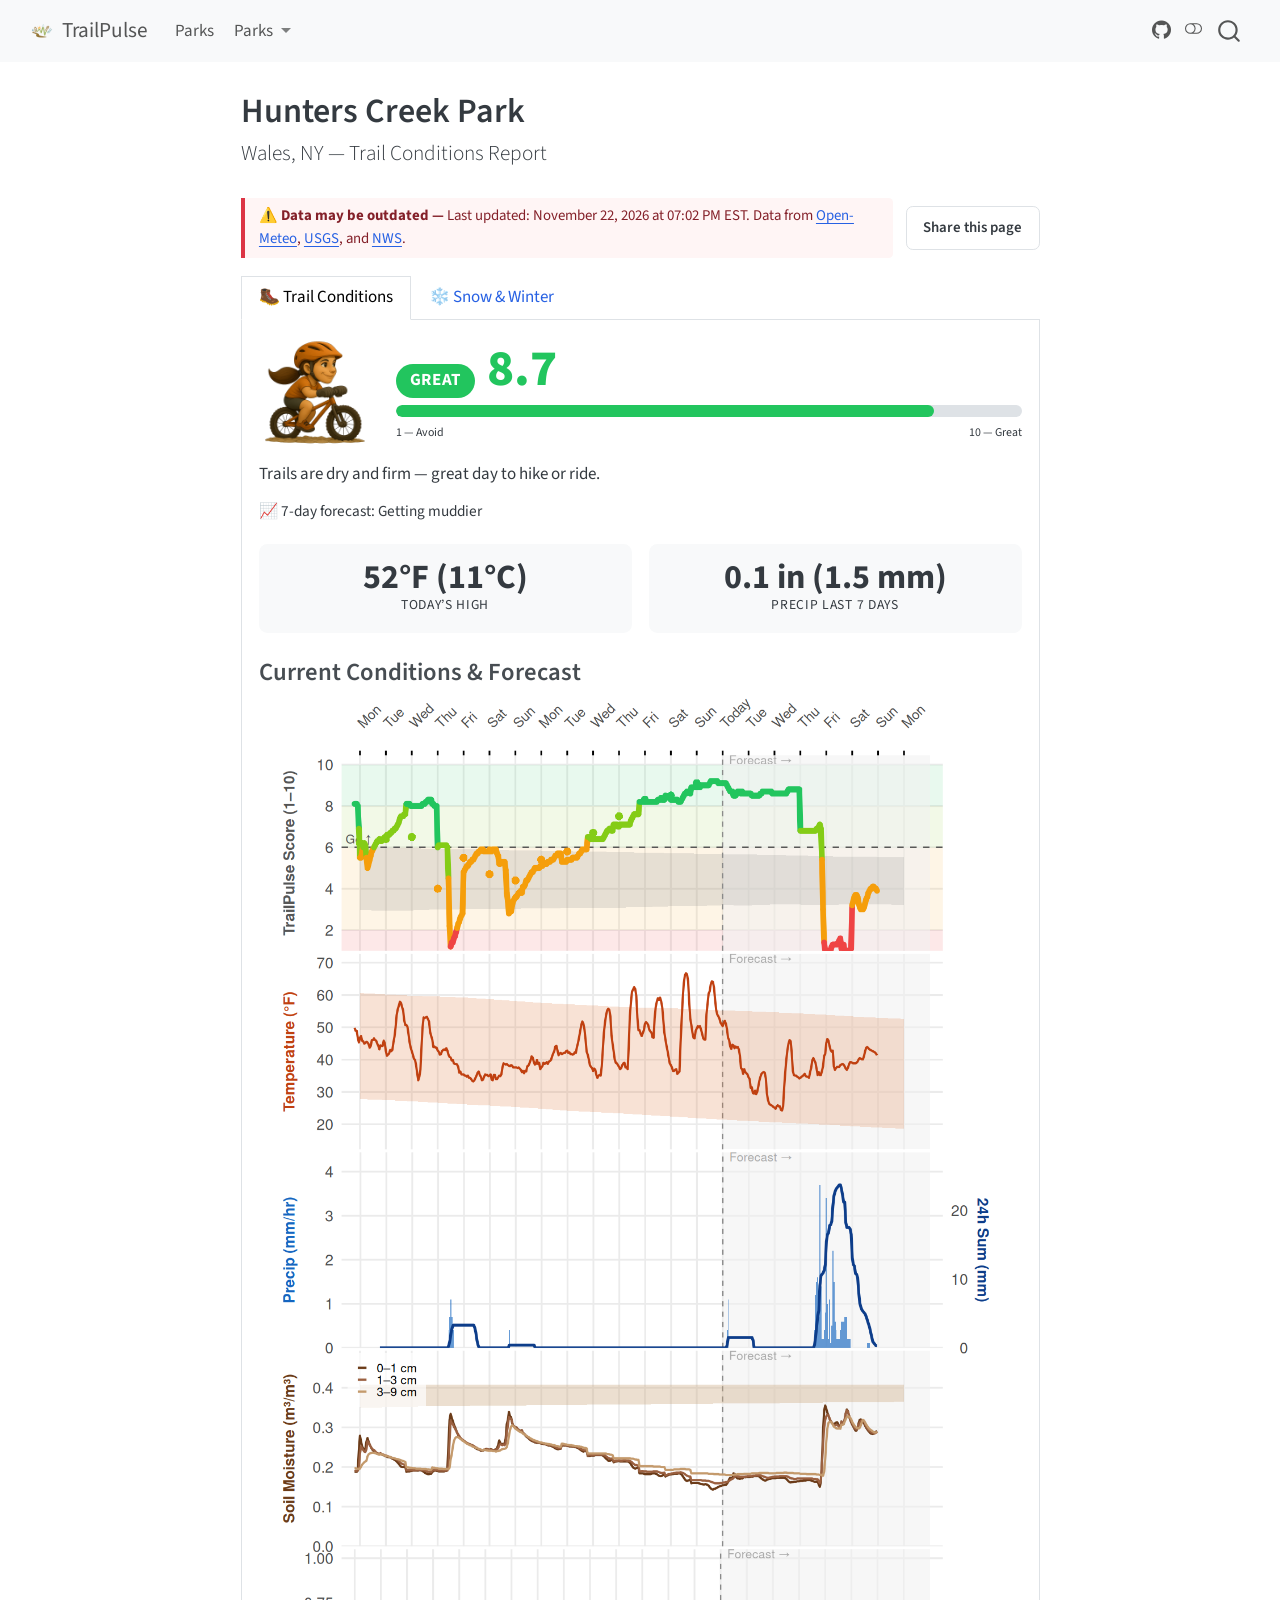
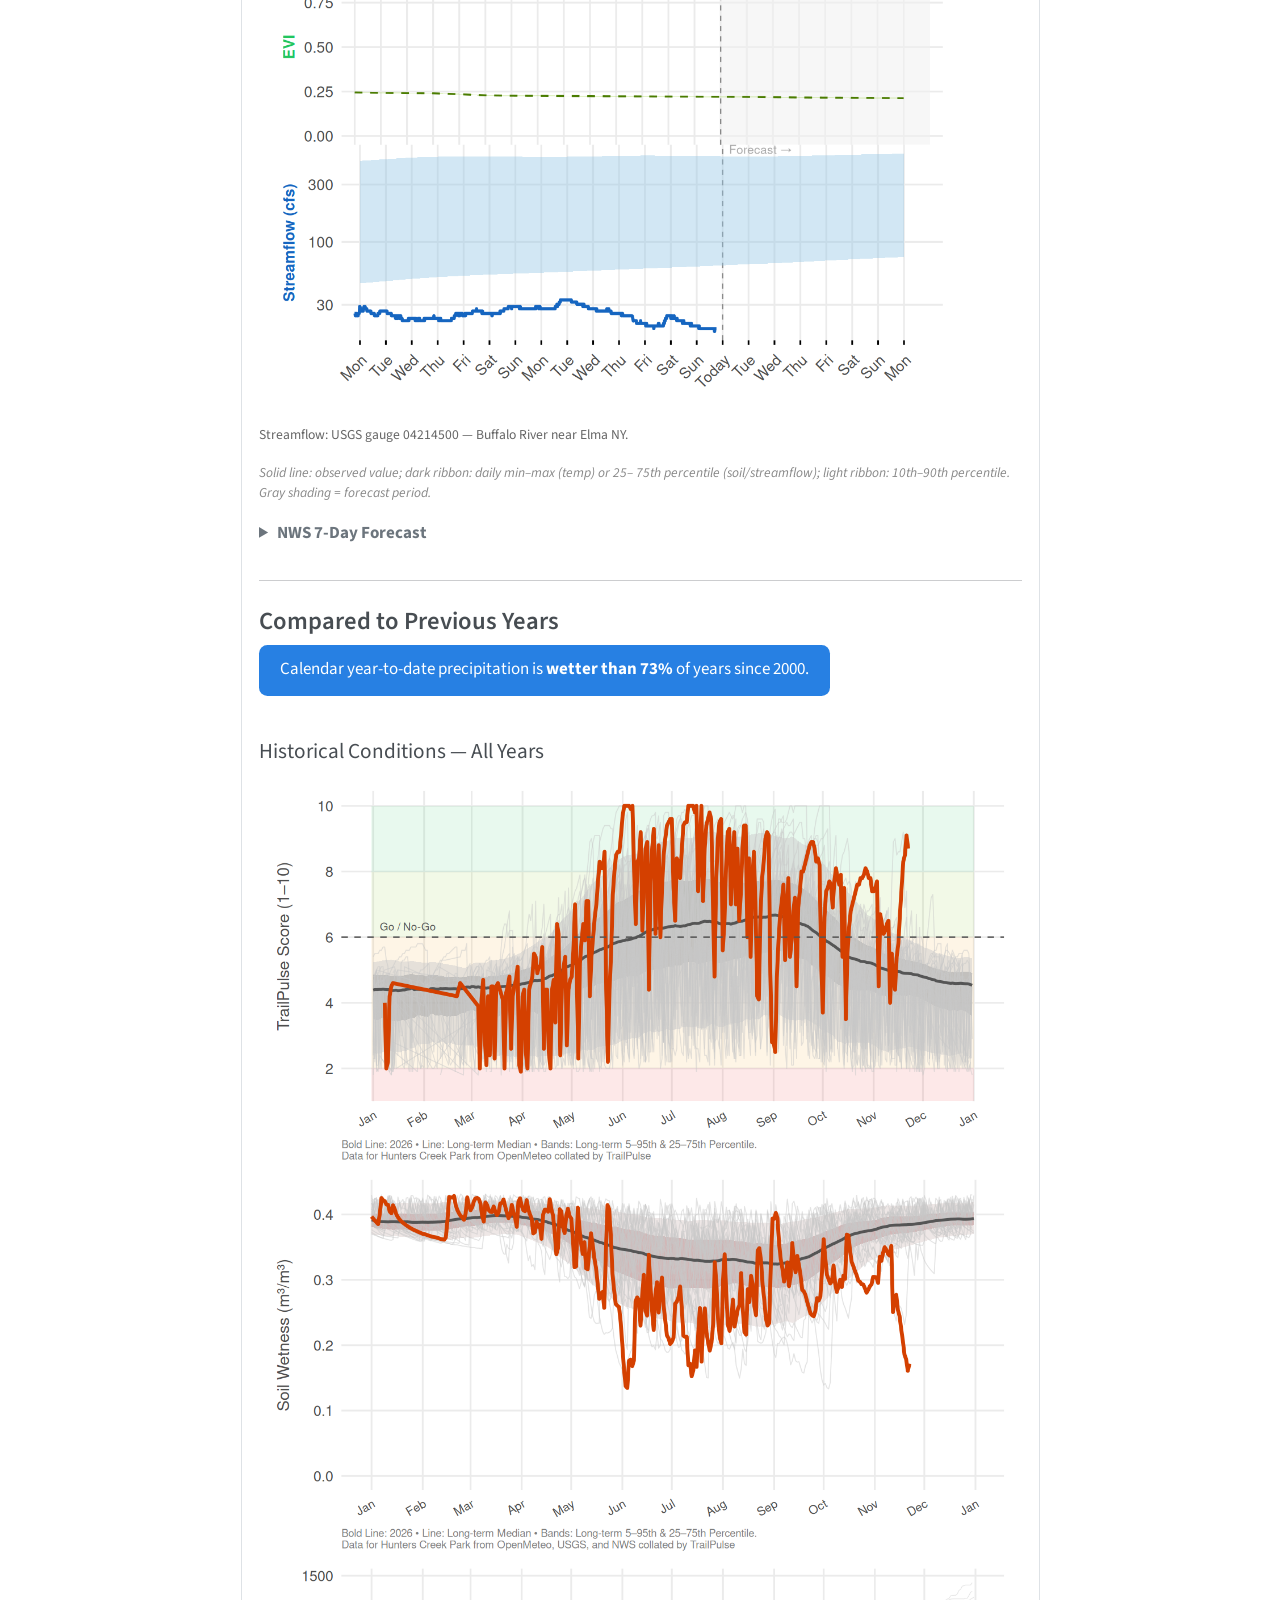
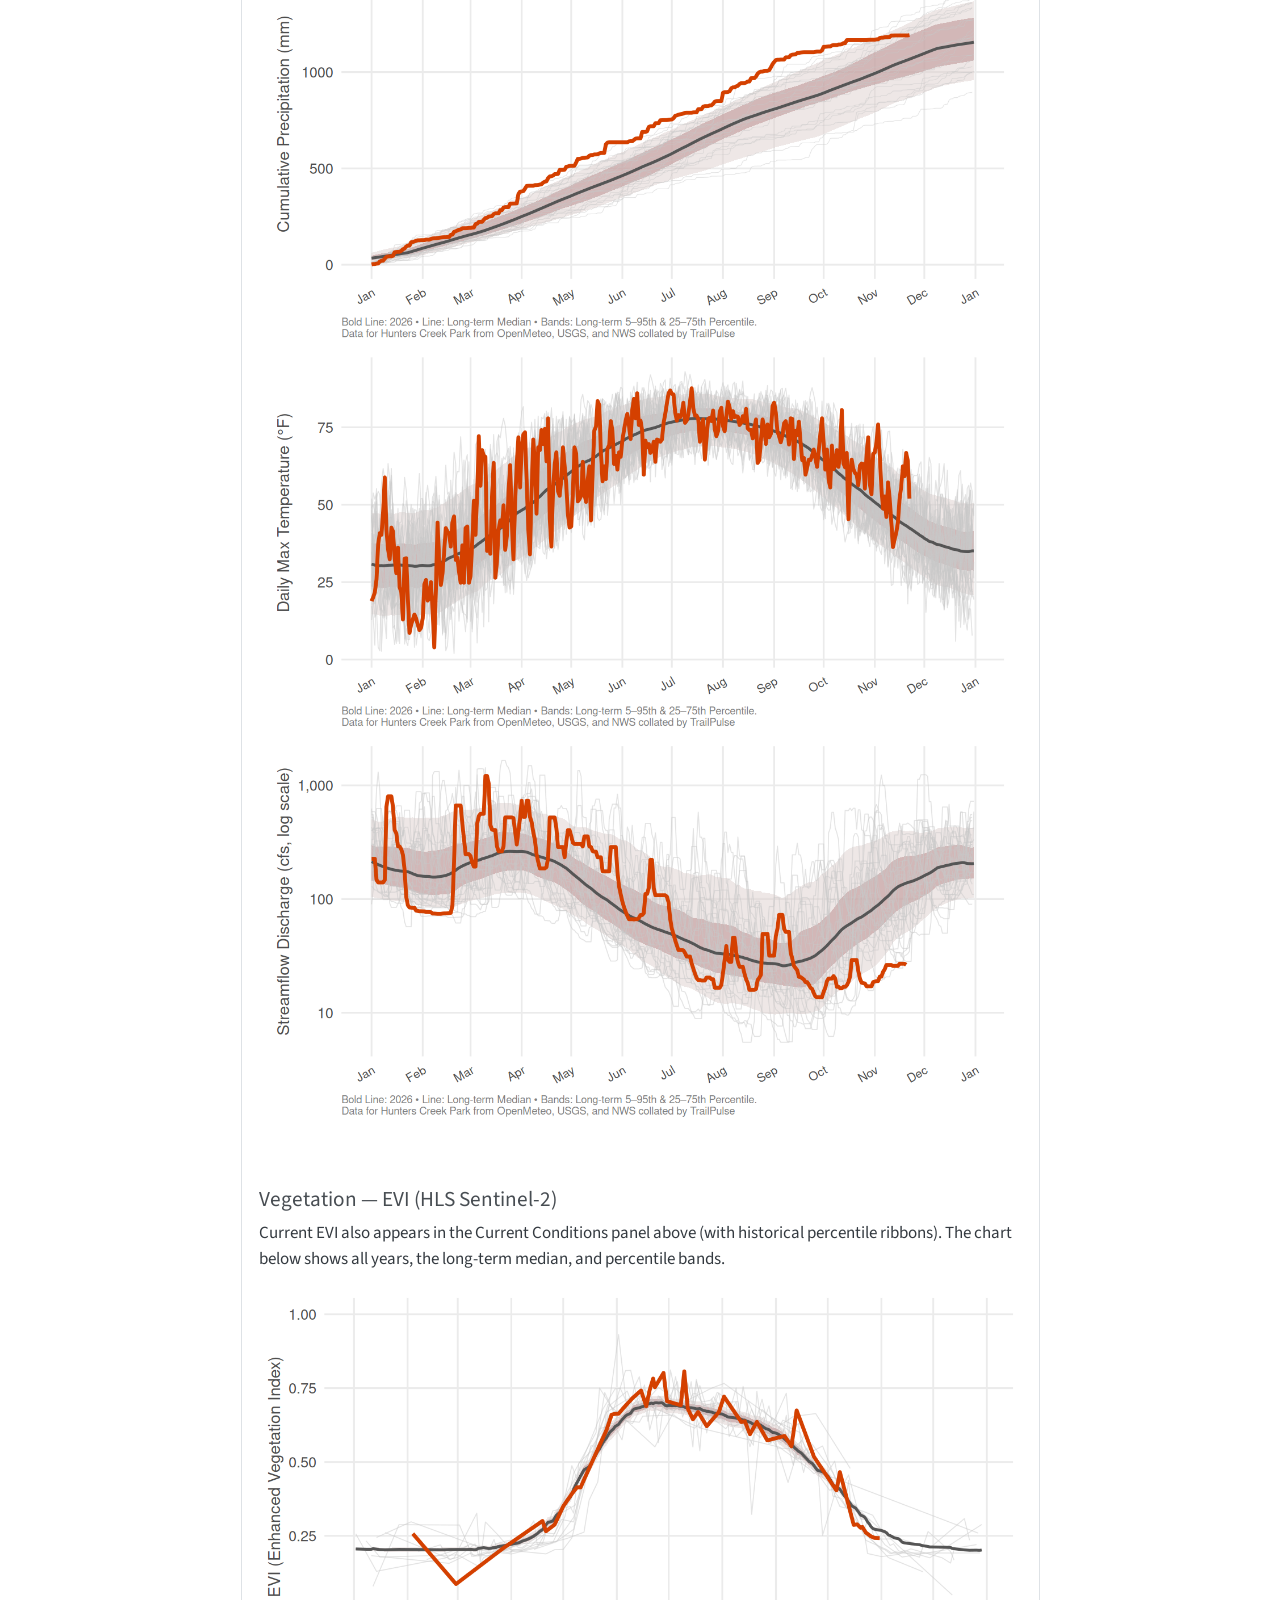
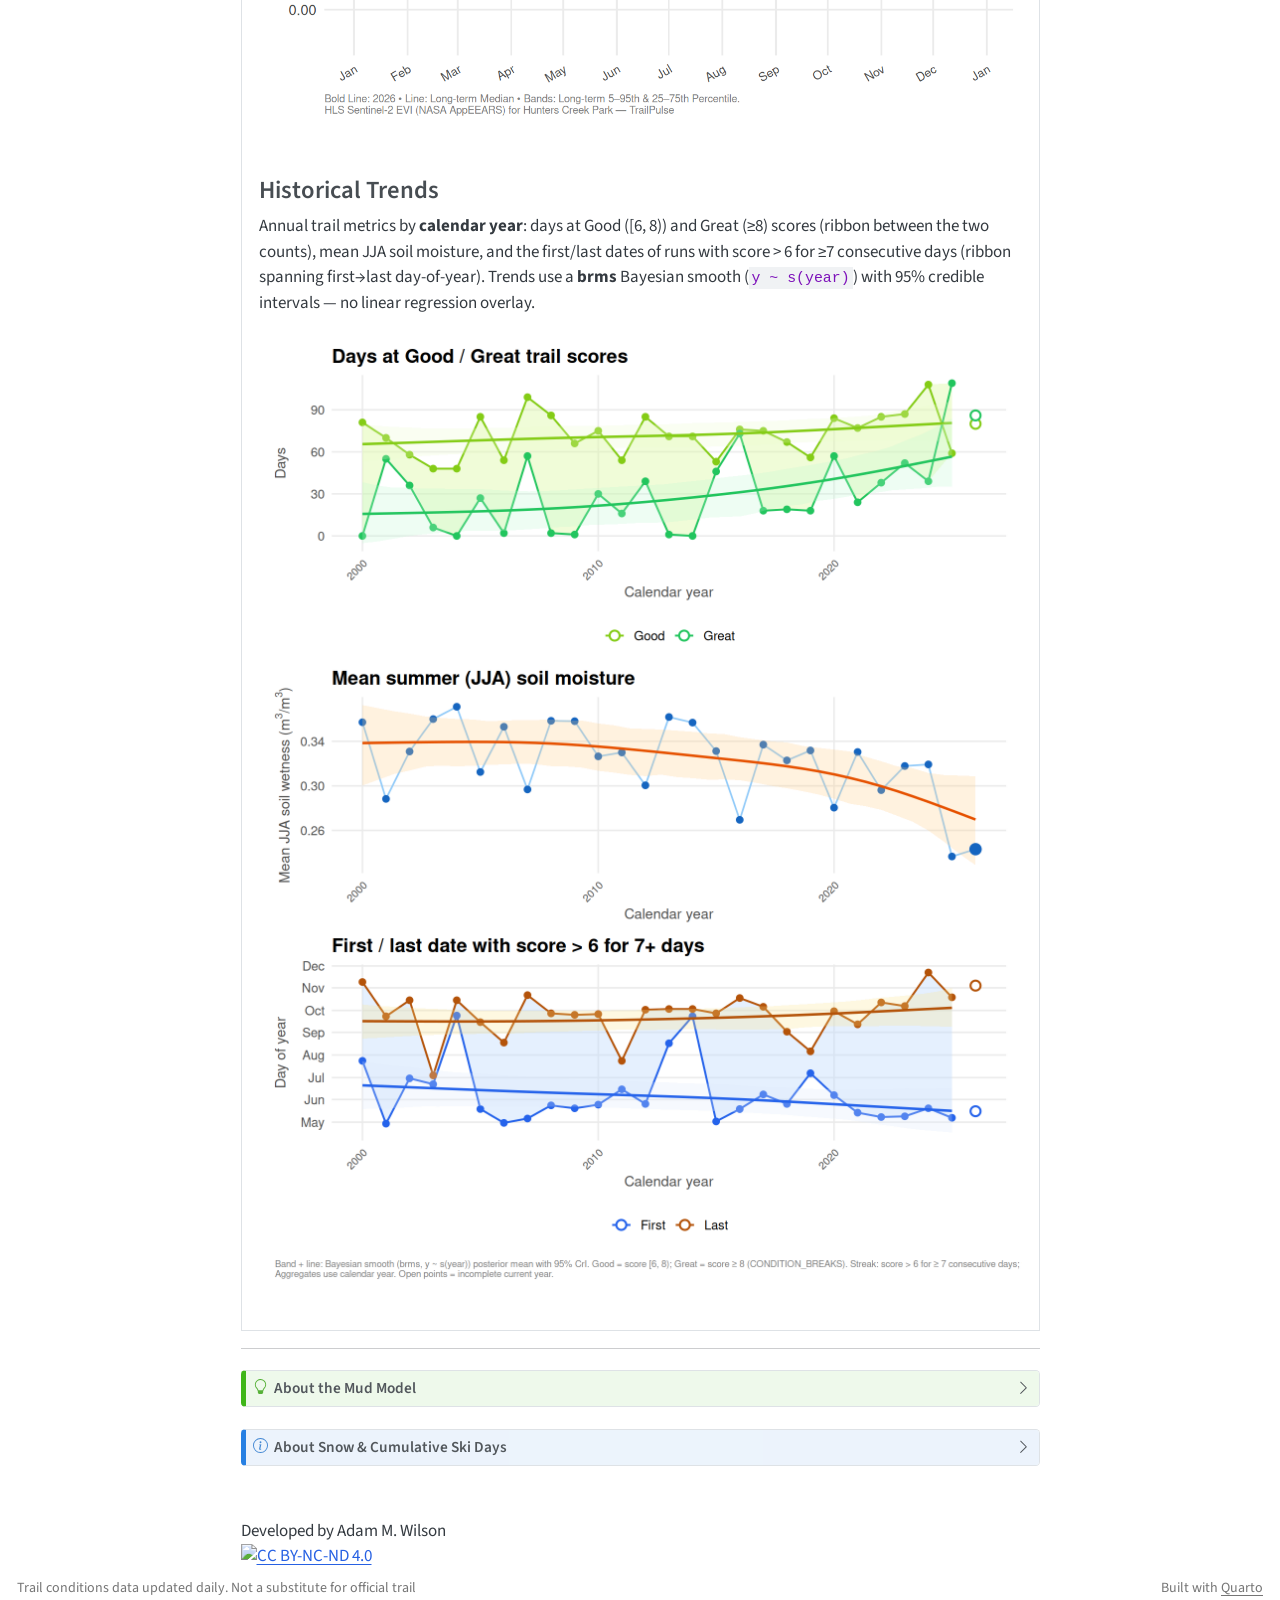
==== parks/hunters-creek/index.html @ b217d34c "Built site for gh-pages" ====
<!DOCTYPE html>
<html xmlns="http://www.w3.org/1999/xhtml" lang="en" xml:lang="en"><head>

<meta charset="utf-8">
<meta name="generator" content="quarto-1.11.9">

<meta name="viewport" content="width=device-width, initial-scale=1.0, user-scalable=yes">


<title>Hunters Creek Park – TrailPulse</title>
<style>
/* Default styles provided by pandoc.
** See https://pandoc.org/MANUAL.html#variables-for-html for config info.
*/
span.smallcaps{font-variant: small-caps;}
div.columns{display: flex; gap: 1.5em;}
div.column{flex: auto;}
@media screen {
div.columns{gap: min(4vw, 1.5em);}
div.column{overflow-x: auto;}
}
div.hanging-indent{margin-left: 1.5em; text-indent: -1.5em;}
ul.task-list{list-style: none;}
ul.task-list li input[type="checkbox"] {
  width: 0.8em;
  margin: 0 0.8em 0.2em -1em; /* quarto-specific, see https://github.com/quarto-dev/quarto-cli/issues/4556 */ 
  vertical-align: middle;
}
</style>


<script src="../../site_libs/quarto-nav/quarto-nav.js"></script>
<script src="../../site_libs/quarto-nav/headroom.min.js"></script>
<script src="../../site_libs/clipboard/clipboard.min.js"></script>
<script src="../../site_libs/quarto-search/autocomplete.umd.js"></script>
<script src="../../site_libs/quarto-search/fuse.min.js"></script>
<script src="../../site_libs/quarto-search/quarto-search.js"></script>
<meta name="quarto:offset" content="../../">
<link href="../../img/favicon.png" rel="icon" type="image/png">
<script src="../../site_libs/quarto-html/quarto.js" type="module"></script>
<script src="../../site_libs/quarto-html/tabsets/tabsets.js" type="module"></script>
<script src="../../site_libs/quarto-html/scrollable-regions/scrollable-regions.js" type="module"></script>
<script src="../../site_libs/quarto-html/popper.min.js"></script>
<script src="../../site_libs/quarto-html/tippy.umd.min.js"></script>
<script src="../../site_libs/quarto-html/anchor.min.js"></script>
<link href="../../site_libs/quarto-html/tippy.css" rel="stylesheet">
<link href="../../site_libs/quarto-html/quarto-syntax-highlighting-63b5708e65d6cd79cd7618c58d0c21e7.css" rel="stylesheet" class="quarto-color-scheme" id="quarto-text-highlighting-styles">
<link href="../../site_libs/quarto-html/quarto-syntax-highlighting-dark-447e42e69aaa9833c0ba1b986f430b20.css" rel="stylesheet" class="quarto-color-scheme quarto-color-alternate" id="quarto-text-highlighting-styles">
<link href="../../site_libs/quarto-html/quarto-syntax-highlighting-63b5708e65d6cd79cd7618c58d0c21e7.css" rel="stylesheet" class="quarto-color-scheme-extra" id="quarto-text-highlighting-styles">
<script src="../../site_libs/bootstrap/bootstrap.min.js"></script>
<link href="../../site_libs/bootstrap/bootstrap-icons.css" rel="stylesheet">
<link href="../../site_libs/bootstrap/bootstrap-ea67d19c76e621e4bbc67ae8277c98bb.min.css" rel="stylesheet" append-hash="true" class="quarto-color-scheme" id="quarto-bootstrap" data-mode="light">
<link href="../../site_libs/bootstrap/bootstrap-dark-d78374ffb415f58d4677e92c01d567e3.min.css" rel="stylesheet" append-hash="true" class="quarto-color-scheme quarto-color-alternate" id="quarto-bootstrap" data-mode="dark">
<link href="../../site_libs/bootstrap/bootstrap-ea67d19c76e621e4bbc67ae8277c98bb.min.css" rel="stylesheet" append-hash="true" class="quarto-color-scheme-extra" id="quarto-bootstrap" data-mode="light">
<script id="quarto-search-options" type="application/json">{
  "location": "navbar",
  "copy-button": false,
  "collapse-after": 3,
  "panel-placement": "end",
  "type": "overlay",
  "limit": 50,
  "keyboard-shortcut": [
    "f",
    "/",
    "s"
  ],
  "show-item-context": false,
  "language": {
    "search-no-results-text": "No results",
    "search-matching-documents-text": "matching documents",
    "search-copy-link-title": "Copy link to search",
    "search-hide-matches-text": "Hide additional matches",
    "search-more-match-text": "more match in this document",
    "search-more-matches-text": "more matches in this document",
    "search-clear-button-title": "Clear",
    "search-text-placeholder": "",
    "search-detached-cancel-button-title": "Cancel",
    "search-submit-button-title": "Submit",
    "search-label": "Search"
  }
}</script>
<script async="" src="https://www.googletagmanager.com/gtag/js?id=G-FHSPP71LBP"></script>

<script type="text/javascript">

window.dataLayer = window.dataLayer || [];
function gtag(){dataLayer.push(arguments);}
gtag('js', new Date());
gtag('config', 'G-FHSPP71LBP', { 'anonymize_ip': true});
</script>
<style>
/* ── TrailPulse custom styles ── */
/* Source of truth for site CSS (_quarto.yml include-in-header).
   Keep include/styles.css in sync when editing. */

/* ── Hero section ── */
.tp-hero {
  display: flex;
  align-items: center;
  gap: 1.5rem;
  margin-bottom: 1.5rem;
}

.tp-hero .tp-face {
  flex-shrink: 0;
}

.tp-hero-text h2 {
  margin-top: 0;
  font-size: 2rem;
}

/* ── Mud/snow level badge ── */
.tp-level-badge {
  display: inline-block;
  padding: 0.35em 0.9em;
  border-radius: 2em;
  font-weight: 700;
  font-size: 1.1em;
  letter-spacing: 0.04em;
  text-transform: uppercase;
  color: #fff;
}

/* Mud level colors */
.mud-0  { background: #d4a96a; } /* Bone Dry   */
.mud-1  { background: #c9a060; } /* Dusty      */
.mud-2  { background: #b8864a; } /* Firm       */
.mud-3  { background: #a06c34; } /* Tacky      */
.mud-4  { background: #8b5a2b; } /* Soft       */
.mud-5  { background: #7a4a22; } /* Muddy      */
.mud-6  { background: #6b3b18; } /* Very Muddy */
.mud-7  { background: #5a2e10; } /* Impassable */

/* Snow level colors */
.snow-0 { background: #b0bec5; } /* Bare       */
.snow-1 { background: #90a4ae; } /* Dusting    */
.snow-2 { background: #64b5f6; } /* Skiable    */
.snow-3 { background: #1e88e5; } /* Good       */
.snow-4 { background: #0d47a1; } /* Powder Day */

/* ── 7-day mini face strip ── */
.tp-forecast-strip {
  display: flex;
  gap: 0.5rem;
  justify-content: space-around;
  flex-wrap: wrap;
  margin: 1rem 0;
}

.tp-forecast-strip--scroll {
  flex-wrap: nowrap;
  justify-content: flex-start;
  width: max-content;
  min-width: 100%;
  margin: 0;
}

.tp-forecast-day {
  display: flex;
  flex-direction: column;
  align-items: center;
  font-size: 0.75rem;
  gap: 0.25rem;
  flex-shrink: 0;
}

.tp-forecast-day .day-label {
  font-weight: 600;
  color: var(--bs-secondary);
}

.tp-forecast-day .mud-label {
  font-size: 0.65rem;
  color: var(--bs-secondary);
}

/* Horizontal scroll wrapper for NWS / forecast strips */
.tp-hscroll {
  overflow-x: auto;
  -webkit-overflow-scrolling: touch;
  margin: 1rem 0;
  padding-bottom: 0.25rem;
}

/* ── Stat badges ── */
.tp-stat-row {
  display: flex;
  gap: 1rem;
  flex-wrap: wrap;
  margin-top: 0.5rem;
}

.tp-stat-box {
  background: var(--bs-light);
  border-radius: 0.5rem;
  padding: 1rem 1.25rem;
  text-align: center;
  flex: 1 1 140px;
  min-width: 120px;
}

.tp-stat-box .stat-value {
  font-size: 2rem;
  font-weight: 700;
  line-height: 1;
}

.tp-stat-box .stat-label {
  font-size: 0.8rem;
  color: var(--bs-secondary);
  text-transform: uppercase;
  letter-spacing: 0.05em;
}

/* ── Percentile badge ── */
.tp-percentile {
  background: var(--bs-primary);
  color: white;
  border-radius: 0.5rem;
  padding: 0.75rem 1.25rem;
  display: inline-block;
  font-size: 1rem;
}

/* ── Forecast boundary line in dygraphs ── */
.dygraph-annotation-container > div {
  border-left: 2px dashed #666 !important;
}

/* ── Park cards on landing page ── */
.tp-park-grid {
  display: grid;
  grid-template-columns: repeat(auto-fill, minmax(min(100%, 280px), 1fr));
  gap: 1.25rem;
  margin-top: 1.5rem;
}

.tp-park-card {
  border: 1px solid var(--bs-border-color);
  border-radius: 0.75rem;
  padding: 1.25rem;
  text-decoration: none;
  color: inherit;
  display: block;
  transition: box-shadow 0.2s;
}

.tp-park-card:hover {
  box-shadow: 0 4px 16px rgba(0,0,0,0.12);
  text-decoration: none;
  color: inherit;
}

.tp-park-card .park-name {
  font-size: 1.2rem;
  font-weight: 700;
  margin-bottom: 0.25rem;
}

.tp-park-card .park-location {
  font-size: 0.85rem;
  color: var(--bs-secondary);
  margin-bottom: 0.75rem;
}

/* ── NWS forecast cards ── */
.nws-forecast-card {
  min-width: 80px;
  max-width: 100px;
  border: 1px solid var(--bs-border-color);
  border-radius: 0.5rem;
  padding: 0.4rem 0.3rem;
  text-align: center;
  display: flex;
  flex-direction: column;
  align-items: center;
  gap: 0.15rem;
  font-size: 0.75rem;
  flex-shrink: 0;
}
.nws-forecast-card .nws-period-name {
  font-weight: 600;
  font-size: 0.8rem;
  color: var(--bs-body-color);
}
.nws-forecast-card .nws-temp {
  font-size: 0.85rem;
  font-weight: 500;
  line-height: 1.2;
}
.nws-forecast-card .nws-precip { color: #1565C0; font-size: 0.75rem; }
.nws-forecast-card .nws-wind   { color: var(--bs-secondary); font-size: 0.7rem; }
.nws-forecast-card .nws-desc {
  font-size: 0.65rem;
  color: var(--bs-secondary);
  max-width: 90px;
  overflow-wrap: break-word;
}
.nws-forecast-card img { width: 48px; height: 48px; border-radius: 4px; }

/* ── Condition card (hero redesign) ── */
.tp-condition-card {
  display: flex;
  flex-direction: column;
  gap: 0.75rem;
  margin-bottom: 1.5rem;
}

.tp-condition-main {
  display: flex;
  align-items: center;
  gap: 1.5rem;
  flex-wrap: wrap;
}

.tp-condition-main > svg {
  width: 160px;
  max-width: 100%;
  height: auto;
  flex-shrink: 0;
}

.tp-score-col {
  flex: 1;
  min-width: 200px;
  display: flex;
  flex-direction: column;
  gap: 0.4rem;
}

.tp-score-header {
  display: flex;
  align-items: baseline;
  gap: 0.75rem;
  flex-wrap: wrap;
}

.tp-score-num {
  font-size: 3rem;
  font-weight: 800;
  line-height: 1;
}

.tp-label-pill {
  display: inline-block;
  padding: 0.25em 0.8em;
  border-radius: 999px;
  font-weight: 700;
  font-size: 1rem;
  text-transform: uppercase;
  letter-spacing: 0.04em;
  color: #fff;
}

.tp-score-bar-bg {
  height: 12px;
  min-height: 12px;
  width: 100%;
  border-radius: 6px;
  background: #dee2e6;
  overflow: hidden;
  flex-shrink: 0;
}

.tp-score-bar-fill {
  height: 12px;
  border-radius: 6px;
  transition: width 0.3s ease;
}

.tp-score-endpoints {
  display: flex;
  justify-content: space-between;
  font-size: 0.7rem;
  color: var(--bs-secondary);
}

/* Condition context row */
.tp-context-row {
  font-size: 0.9rem;
  color: var(--bs-secondary);
}

/* ── Page toolbar: update banner + share ── */
.tp-page-toolbar {
  display: flex;
  align-items: stretch;
  gap: 0.75rem;
  flex-wrap: wrap;
  margin-bottom: 1rem;
}

.tp-page-toolbar .tp-update-banner {
  flex: 1 1 16rem;
  margin-bottom: 0;
}

.tp-share-btn {
  flex: 0 0 auto;
  align-self: center;
  appearance: none;
  border: 1px solid var(--bs-border-color, #ced4da);
  background: var(--bs-body-bg, #fff);
  color: var(--bs-body-color, #212529);
  border-radius: 0.4rem;
  padding: 0.55rem 0.95rem;
  font-size: 0.875rem;
  font-weight: 600;
  line-height: 1.2;
  cursor: pointer;
  min-height: 44px;
  touch-action: manipulation;
}

.tp-share-btn:hover,
.tp-share-btn:focus-visible {
  border-color: var(--bs-primary, #0d6efd);
  color: var(--bs-primary, #0d6efd);
  outline: none;
}

.tp-share-btn:focus-visible {
  box-shadow: 0 0 0 3px rgba(13, 110, 253, 0.25);
}

.tp-share-btn.tp-share-copied {
  border-color: #16a34a;
  color: #15803d;
  background: #dcfce7;
}

/* ── Last-updated banner ── */
.tp-update-banner {
  padding: 0.45rem 0.85rem;
  border-left: 4px solid #0d6efd;
  background: #f0f6ff;
  border-radius: 0 0.25rem 0.25rem 0;
  margin-bottom: 1rem;
  font-size: 0.875rem;
}

.tp-update-banner.tp-stale {
  border-left-color: #dc3545;
  background: #fff5f5;
  color: #842029;
}

.tp-update-banner.tp-stale::before {
  content: "⚠️ Data may be outdated — ";
  font-weight: 700;
}

/* Charts / figures — never overflow viewport */
.cell-output-display,
.quarto-figure,
.figure {
  max-width: 100%;
  overflow-x: auto;
}

.cell-output-display img,
.quarto-figure img,
img.figure-img,
.plotly {
  max-width: 100%;
  height: auto;
}

svg.ggplot,
.cell-output-display svg {
  max-width: 100%;
  height: auto;
}

/* Dark mode overrides */
[data-bs-theme="dark"] .tp-score-bar-bg { background: #495057; }
[data-bs-theme="dark"] .tp-update-banner { background: #1a2840; border-left-color: #4d9fff; }
[data-bs-theme="dark"] .tp-update-banner.tp-stale { background: #3b1219; border-left-color: #f87171; color: #fca5a5; }
[data-bs-theme="dark"] .tp-stat-box { background: var(--bs-secondary-bg, #343a40); }
[data-bs-theme="dark"] .tp-share-btn {
  background: var(--bs-secondary-bg, #343a40);
  border-color: #6c757d;
  color: var(--bs-body-color, #dee2e6);
}
[data-bs-theme="dark"] .tp-share-btn.tp-share-copied {
  background: #14532d;
  border-color: #22c55e;
  color: #86efac;
}

/* ── Phone ── */
@media (max-width: 576px) {
  .tp-condition-main {
    flex-direction: column;
    align-items: flex-start;
    gap: 0.75rem;
  }

  .tp-condition-main > svg {
    width: 88px;
    max-width: 88px;
  }

  .tp-score-col {
    min-width: 0;
    width: 100%;
  }

  .tp-score-num {
    font-size: 2rem;
  }

  .tp-label-pill {
    font-size: 0.85rem;
  }

  .tp-stat-box {
    flex: 1 1 calc(50% - 0.5rem);
    padding: 0.75rem 0.85rem;
  }

  .tp-stat-box .stat-value {
    font-size: 1.35rem;
  }

  .tp-stat-box .stat-label {
    font-size: 0.7rem;
  }

  .tp-percentile {
    display: block;
    width: 100%;
    box-sizing: border-box;
  }

  .tp-forecast-day svg {
    width: 56px !important;
    height: auto !important;
  }

  .tp-page-toolbar {
    flex-direction: column;
    align-items: stretch;
  }

  .tp-share-btn {
    width: 100%;
  }

  .tp-hero-text h2 {
    font-size: 1.5rem;
  }
}

/* ── Tablet ── */
@media (min-width: 577px) and (max-width: 992px) {
  .tp-score-num {
    font-size: 2.5rem;
  }

  .tp-condition-main > svg {
    width: 130px;
  }
}
</style>
<meta property="og:title" content="Hunters Creek Park — Great (8.7/10)">
<meta property="og:description" content="Trail conditions · High 52°F · 0 mm rain (7d) · Getting muddier · Updated Nov 23, 2026">
<meta name="twitter:title" content="Hunters Creek Park — Great (8.7/10)">
<meta name="twitter:description" content="Trail conditions · High 52°F · 0 mm rain (7d) · Getting muddier · Updated Nov 23, 2026">
<meta name="description" content="Trail conditions · High 52°F · 0 mm rain (7d) · Getting muddier · Updated Nov 23, 2026">


<meta property="og:title" content="Hunters Creek Park – TrailPulse">
<meta property="og:description" content="Wales, NY — Trail Conditions Report">
<meta property="og:image" content="https://adammwilson.github.io/TrailPulse/parks/hunters-creek/og-card.png">
<meta property="og:site_name" content="TrailPulse">
<meta property="og:image:height" content="630">
<meta property="og:image:width" content="1200">
<meta name="twitter:title" content="Hunters Creek Park – TrailPulse">
<meta name="twitter:description" content="Wales, NY — Trail Conditions Report">
<meta name="twitter:image" content="https://adammwilson.github.io/TrailPulse/parks/hunters-creek/og-card.png">
<meta name="twitter:card" content="summary_large_image">
</head>

<body class="nav-fixed fullcontent quarto-light"><a id="quarto-skip-link" class="visually-hidden-focusable" href="#quarto-document-content">Skip to main content</a><script id="quarto-html-before-body" type="application/javascript">
    const toggleBodyColorMode = (bsSheetEl) => {
      const mode = bsSheetEl.getAttribute("data-mode");
      const bodyEl = window.document.querySelector("body");
      if (mode === "dark") {
        bodyEl.classList.add("quarto-dark");
        bodyEl.classList.remove("quarto-light");
      } else {
        bodyEl.classList.add("quarto-light");
        bodyEl.classList.remove("quarto-dark");
      }
    }
    const toggleBodyColorPrimary = () => {
      const bsSheetEl = window.document.querySelector("link#quarto-bootstrap:not([rel=disabled-stylesheet])");
      if (bsSheetEl) {
        toggleBodyColorMode(bsSheetEl);
      }
    }
    const setColorSchemeToggle = (alternate) => {
      const toggles = window.document.querySelectorAll('.quarto-color-scheme-toggle');
      for (let i=0; i < toggles.length; i++) {
        const toggle = toggles[i];
        if (toggle) {
          toggle.setAttribute("aria-checked", alternate ? "true" : "false");
          if (alternate) {
            toggle.classList.add("alternate");
          } else {
            toggle.classList.remove("alternate");
          }
        }
      }
    };
    const toggleColorMode = (alternate) => {
      // Switch the stylesheets
      const primaryStylesheets = window.document.querySelectorAll('link.quarto-color-scheme:not(.quarto-color-alternate)');
      const alternateStylesheets = window.document.querySelectorAll('link.quarto-color-scheme.quarto-color-alternate');
      manageTransitions('#quarto-margin-sidebar .nav-link', false);
      if (alternate) {
        // note: dark is layered on light, we don't disable primary!
        enableStylesheet(alternateStylesheets);
        for (const sheetNode of alternateStylesheets) {
          if (sheetNode.id === "quarto-bootstrap") {
            toggleBodyColorMode(sheetNode);
          }
        }
      } else {
        disableStylesheet(alternateStylesheets);
        enableStylesheet(primaryStylesheets)
        toggleBodyColorPrimary();
      }
      manageTransitions('#quarto-margin-sidebar .nav-link', true);
      // Switch the toggles
      setColorSchemeToggle(alternate)
    }
    // Hack to workaround the fact that safari doesn't
    // properly recolor the scrollbar when toggling (#1455).
    // Not run on load: stylesheets are set before first paint there, and
    // scrolling would undo the scroll to a URL fragment (#14973).
    // The one pixel nudge keeps the reader where they were.
    const refreshSafariScrollbar = () => {
      if (navigator.userAgent.indexOf('Safari') > 0 && navigator.userAgent.indexOf('Chrome') == -1) {
        manageTransitions("body", false);
        const scrollY = window.scrollY;
        window.scrollTo(0, scrollY > 0 ? scrollY - 1 : 1);
        setTimeout(() => {
          window.scrollTo(0, scrollY);
          manageTransitions("body", true);
        }, 40);
      }
    }
    const disableStylesheet = (stylesheets) => {
      for (let i=0; i < stylesheets.length; i++) {
        const stylesheet = stylesheets[i];
        stylesheet.rel = 'disabled-stylesheet';
      }
    }
    const enableStylesheet = (stylesheets) => {
      for (let i=0; i < stylesheets.length; i++) {
        const stylesheet = stylesheets[i];
        if(stylesheet.rel !== 'stylesheet') { // for Chrome, which will still FOUC without this check
          stylesheet.rel = 'stylesheet';
        }
      }
    }
    const manageTransitions = (selector, allowTransitions) => {
      const els = window.document.querySelectorAll(selector);
      for (let i=0; i < els.length; i++) {
        const el = els[i];
        if (allowTransitions) {
          el.classList.remove('notransition');
        } else {
          el.classList.add('notransition');
        }
      }
    }
    const isFileUrl = () => {
      return window.location.protocol === 'file:';
    }
    const hasAlternateSentinel = () => {
      let styleSentinel = getColorSchemeSentinel();
      if (styleSentinel !== null) {
        return styleSentinel === "alternate";
      } else {
        return false;
      }
    }
    const setStyleSentinel = (alternate) => {
      const value = alternate ? "alternate" : "default";
      if (!isFileUrl()) {
        window.localStorage.setItem("quarto-color-scheme", value);
      } else {
        localAlternateSentinel = value;
      }
    }
    const getColorSchemeSentinel = () => {
      if (!isFileUrl()) {
        const storageValue = window.localStorage.getItem("quarto-color-scheme");
        return storageValue != null ? storageValue : localAlternateSentinel;
      } else {
        return localAlternateSentinel;
      }
    }
    const toggleGiscusIfUsed = (isAlternate, darkModeDefault) => {
      const baseTheme = document.querySelector('#giscus-base-theme')?.value ?? 'light';
      const alternateTheme = document.querySelector('#giscus-alt-theme')?.value ?? 'dark';
      let newTheme = '';
      if(authorPrefersDark) {
        newTheme = isAlternate ? baseTheme : alternateTheme;
      } else {
        newTheme = isAlternate ? alternateTheme : baseTheme;
      }
      const changeGiscusTheme = () => {
        // From: https://github.com/giscus/giscus/issues/336
        const sendMessage = (message) => {
          const iframe = document.querySelector('iframe.giscus-frame');
          if (!iframe) return;
          iframe.contentWindow.postMessage({ giscus: message }, 'https://giscus.app');
        }
        sendMessage({
          setConfig: {
            theme: newTheme
          }
        });
      }
      const isGiscussLoaded = window.document.querySelector('iframe.giscus-frame') !== null;
      if (isGiscussLoaded) {
        changeGiscusTheme();
      }
    };
    const authorPrefersDark = false;
    const darkModeDefault = authorPrefersDark;
      document.querySelector('link#quarto-text-highlighting-styles.quarto-color-scheme-extra').rel = 'disabled-stylesheet';
      document.querySelector('link#quarto-bootstrap.quarto-color-scheme-extra').rel = 'disabled-stylesheet';
    let localAlternateSentinel = darkModeDefault ? 'alternate' : 'default';
    // Dark / light mode switch
    window.quartoToggleColorScheme = () => {
      // Read the current dark / light value
      let toAlternate = !hasAlternateSentinel();
      toggleColorMode(toAlternate);
      refreshSafariScrollbar();
      setStyleSentinel(toAlternate);
      toggleGiscusIfUsed(toAlternate, darkModeDefault);
      window.dispatchEvent(new Event('resize'));
    };
    // Switch to dark mode if need be
    if (hasAlternateSentinel()) {
      toggleColorMode(true);
    } else {
      toggleColorMode(false);
    }
  </script>

<div id="quarto-search-results"></div>
  <header id="quarto-header" class="headroom fixed-top">
    <nav class="navbar navbar-expand-lg " data-bs-theme="dark" aria-label="Site">
      <div class="navbar-container container-fluid">
      <div class="navbar-brand-container mx-auto">
    <a href="../../index.html" class="navbar-brand navbar-brand-logo">
    <img src="../../img/logo.png" alt="TrailPulse" class="navbar-logo light-content">
    <img src="../../img/logo.png" alt="TrailPulse" class="navbar-logo dark-content">
    </a>
    <a class="navbar-brand" href="../../index.html">
    <span class="navbar-title">TrailPulse</span>
    </a>
  </div>
          <button class="navbar-toggler" type="button" data-bs-toggle="collapse" data-bs-target="#navbarCollapse" aria-controls="navbarCollapse" aria-expanded="false" aria-label="Toggle navigation" onclick="if (window.quartoToggleHeadroom) { window.quartoToggleHeadroom(); }">
  <span class="navbar-toggler-icon"></span>
</button>
          <div class="collapse navbar-collapse" id="navbarCollapse">
            <ul class="navbar-nav navbar-nav-scroll me-auto">
  <li class="nav-item">
    <a class="nav-link" href="../../index.html"> 
<span class="menu-text">Parks</span></a>
  </li>  
  <li class="nav-item dropdown ">
    <a class="nav-link dropdown-toggle" href="#" id="nav-menu-parks" role="link" data-bs-toggle="dropdown" aria-expanded="false">
 <span class="menu-text">Parks</span>
    </a>
    <ul class="dropdown-menu" aria-labelledby="nav-menu-parks">    
        <li>
    <a class="dropdown-item" href="../../parks/hunters-creek/index.html">
 <span class="dropdown-text">Hunters Creek Park</span></a>
  </li>  
        <li>
    <a class="dropdown-item" href="../../parks/sprague-brook/index.html">
 <span class="dropdown-text">Sprague Brook Park</span></a>
  </li>  
    </ul>
  </li>
</ul>
            <ul class="navbar-nav navbar-nav-scroll ms-auto">
  <li class="nav-item compact">
    <a class="nav-link" href="https://github.com/adammwilson/TrailPulse"> <i class="bi bi-github" role="img">
</i> 
<span class="menu-text"></span></a>
  </li>  
</ul>
          </div> <!-- /navcollapse -->
            <div class="quarto-navbar-tools">
  <button type="button" role="switch" aria-checked="false" class="quarto-color-scheme-toggle quarto-navigation-tool  px-1" onclick="window.quartoToggleColorScheme(); return false;" title="Toggle dark mode" aria-label="Toggle dark mode"><i class="bi"></i></button>
</div>
            <div id="quarto-search" class="" title="Search"></div>
      </div> <!-- /container-fluid -->
    </nav>
</header>
<!-- content -->
<div id="quarto-content" class="quarto-container page-columns page-rows-contents page-layout-article page-navbar">
<!-- sidebar -->
<!-- margin-sidebar -->
    
<!-- main -->
<main class="content" id="quarto-document-content" tabindex="-1">


<header id="title-block-header" class="quarto-title-block default">
<div class="quarto-title">
<h1 class="title">Hunters Creek Park</h1>
<p class="subtitle lead">Wales, NY — Trail Conditions Report</p>
</div>



<div class="quarto-title-meta">

    
  
    
  </div>
  


</header>


<div class="tp-page-toolbar">
<div class="tp-update-banner" data-rendered-at="1795392131">
Last updated: November 22, 2026 at 07:02 PM EST. Data from <a href="https://open-meteo.com">Open-Meteo</a>, <a href="https://waterdata.usgs.gov">USGS</a>, and <a href="https://www.weather.gov">NWS</a>.
</div>
<button type="button" class="tp-share-btn" id="tp-share-btn" aria-label="Copy link to this park page">
Share this page
</button>
</div>
<div class="tabset-margin-container"></div><div class="panel-tabset">
<ul class="nav nav-tabs" role="tablist"><li class="nav-item" role="presentation"><a class="nav-link active" id="tabset-1-1-tab" data-bs-toggle="tab" data-bs-target="#tabset-1-1" role="tab" aria-controls="tabset-1-1" aria-selected="true" href="">🥾 Trail Conditions</a></li><li class="nav-item" role="presentation"><a class="nav-link" id="tabset-1-2-tab" data-bs-toggle="tab" data-bs-target="#tabset-1-2" role="tab" aria-controls="tabset-1-2" aria-selected="false" href="">❄️ Snow &amp; Winter</a></li></ul>
<div class="tab-content">
<div id="tabset-1-1" class="tab-pane active" role="tabpanel" aria-labelledby="tabset-1-1-tab">
<div class="tp-condition-card">
<div class="tp-condition-main">
<img src="../../img/mudface/mudface01.png" alt="Great" style="width:112px;height:112px;object-fit:contain;">
<div class="tp-score-col">
<div class="tp-score-header">
<span class="tp-label-pill" style="background:#22c55e">Great</span><span class="tp-score-num" style="color:#22c55e">8.7</span>
</div>
<div class="tp-score-bar-bg">
<div class="tp-score-bar-fill" style="width:86%;background:#22c55e">

</div>
</div>
<div class="tp-score-endpoints">
<span>1 — Avoid</span><span>10 — Great</span>
</div>
</div>
</div>
<p style="margin:0">
Trails are dry and firm — great day to hike or ride.
</p>
<div class="tp-context-row">
📈 7-day forecast: Getting muddier
</div>
<div class="tp-stat-row">
<div class="tp-stat-box">
<div class="stat-value">
52°F (11°C)
</div>
<div class="stat-label">
Today’s High
</div>
</div>
<div class="tp-stat-box">
<div class="stat-value">
0.1 in (1.5 mm)
</div>
<div class="stat-label">
Precip Last 7 Days
</div>
</div>
</div>
</div>
<section id="current-conditions-forecast" class="level3">
<h3 class="anchored" data-anchor-id="current-conditions-forecast">Current Conditions &amp; Forecast</h3>
<div class="cell">
<div class="cell-output-display">
<div>
<figure class="figure">
<p><img src="index_files/figure-html/current-conditions-1.png" class="img-fluid figure-img" style="width:100.0%"></p>
</figure>
</div>
</div>
</div>
<p style="font-size:0.8em;color:#666;margin-top:-0.25rem;">
Streamflow: USGS gauge 04214500 — Buffalo River near Elma NY.
</p>
<p style="font-size:0.8em;color:#888;margin-top:0.2rem;">
<em>Solid line: observed value; dark ribbon: daily min–max (temp) or 25– 75th percentile (soil/streamflow); light ribbon: 10th–90th percentile. Gray shading = forecast period.</em>
</p>
<div class="cell">
<div class="cell-output-display">
<details>
<summary>
<strong>NWS 7-Day Forecast</strong>
</summary>
<div style="margin-top:0.75rem;">
<div class="tp-hscroll">
<div class="tp-forecast-strip tp-forecast-strip--scroll">
<div class="nws-forecast-card">
<div class="nws-period-name">Monday</div>
<img src="https://api.weather.gov/icons/land/day/rain_showers,20/rain_showers,30?size=medium" width="48px" height="48px" alt="Chance Rain Showers" onerror="this.style.display='none'">
<div class="nws-temp">
46°F
<br>
8°C
</div>
<div class="nws-precip">💧 31%</div>
<div class="nws-wind">7 to 10 mph</div>
<div class="nws-desc">Chance Rain Showers</div>
</div>
<div class="nws-forecast-card">
<div class="nws-period-name">Tuesday</div>
<img src="https://api.weather.gov/icons/land/day/sct?size=medium" width="48px" height="48px" alt="Mostly Sunny" onerror="this.style.display='none'">
<div class="nws-temp">
36°F
<br>
2°C
</div>
<div class="nws-precip">💧 12%</div>
<div class="nws-wind">5 mph</div>
<div class="nws-desc">Mostly Sunny</div>
</div>
<div class="nws-forecast-card">
<div class="nws-period-name">Wednesday</div>
<img src="https://api.weather.gov/icons/land/day/sct?size=medium" width="48px" height="48px" alt="Mostly Sunny" onerror="this.style.display='none'">
<div class="nws-temp">
42°F
<br>
6°C
</div>
<div class="nws-wind">2 to 6 mph</div>
<div class="nws-desc">Mostly Sunny</div>
</div>
<div class="nws-forecast-card">
<div class="nws-period-name">Thanksgiving Day</div>
<img src="https://api.weather.gov/icons/land/day/snow,20/snow,60?size=medium" width="48px" height="48px" alt="Rain And Snow Likely" onerror="this.style.display='none'">
<div class="nws-temp">
41°F
<br>
5°C
</div>
<div class="nws-precip">💧 62%</div>
<div class="nws-wind">7 mph</div>
<div class="nws-desc">Rain And Snow Likely</div>
</div>
<div class="nws-forecast-card">
<div class="nws-period-name">Friday</div>
<img src="https://api.weather.gov/icons/land/day/snow,80/snow,50?size=medium" width="48px" height="48px" alt="Rain And Snow then Chance Rain And Snow Showers" onerror="this.style.display='none'">
<div class="nws-temp">
42°F
<br>
6°C
</div>
<div class="nws-precip">💧 77%</div>
<div class="nws-wind">3 to 8 mph</div>
<div class="nws-desc">Rain And Snow then Chance Rain And Snow Showers</div>
</div>
<div class="nws-forecast-card">
<div class="nws-period-name">Saturday</div>
<img src="https://api.weather.gov/icons/land/day/snow,20/snow,30?size=medium" width="48px" height="48px" alt="Chance Rain And Snow Showers" onerror="this.style.display='none'">
<div class="nws-temp">
44°F
<br>
7°C
</div>
<div class="nws-precip">💧 27%</div>
<div class="nws-wind">7 mph</div>
<div class="nws-desc">Chance Rain And Snow Showers</div>
</div>
<div class="nws-forecast-card">
<div class="nws-period-name">Sunday</div>
<img src="https://api.weather.gov/icons/land/day/rain_showers,40/rain_showers,30?size=medium" width="48px" height="48px" alt="Chance Rain Showers" onerror="this.style.display='none'">
<div class="nws-temp">
45°F
<br>
7°C
</div>
<div class="nws-precip">💧 36%</div>
<div class="nws-wind">5 to 8 mph</div>
<div class="nws-desc">Chance Rain Showers</div>
</div>
</div>
</div>
</div>
</details>
</div>
</div>
<hr>
</section>
<section id="compared-to-previous-years" class="level3">
<h3 class="anchored" data-anchor-id="compared-to-previous-years">Compared to Previous Years</h3>
<div class="tp-percentile" style="margin-bottom:1rem;">
Calendar year-to-date precipitation is <strong>wetter than 73%</strong> of years since 2000.
</div>
<section id="historical-conditions-all-years" class="level4">
<h4 class="anchored" data-anchor-id="historical-conditions-all-years">Historical Conditions — All Years</h4>
<div class="cell">
<div class="cell-output-display">
<div>
<figure class="figure">
<p><img src="index_files/figure-html/historical-conditions-1.png" class="img-fluid figure-img" style="width:100.0%"></p>
</figure>
</div>
</div>
</div>
</section>
<section id="vegetation-evi-hls-sentinel-2" class="level4">
<h4 class="anchored" data-anchor-id="vegetation-evi-hls-sentinel-2">Vegetation — EVI (HLS Sentinel-2)</h4>
<p>Current EVI also appears in the Current Conditions panel above (with historical percentile ribbons). The chart below shows all years, the long-term median, and percentile bands.</p>
<div class="cell">
<div class="cell-output-display">
<div>
<figure class="figure">
<p><img src="index_files/figure-html/evi-annual-1.png" class="img-fluid figure-img" style="width:100.0%"></p>
</figure>
</div>
</div>
</div>
</section>
</section>
<section id="historical-trends" class="level3">
<h3 class="anchored" data-anchor-id="historical-trends">Historical Trends</h3>
<p>Annual trail metrics by <strong>calendar year</strong>: days at Good ([6, 8)) and Great (≥8) scores (ribbon between the two counts), mean JJA soil moisture, and the first/last dates of runs with score &gt; 6 for ≥7 consecutive days (ribbon spanning first→last day-of-year). Trends use a <strong>brms</strong> Bayesian smooth (<code>y ~ s(year)</code>) with 95% credible intervals — no linear regression overlay.</p>
<div class="cell">
<div class="cell-output-display">
<div>
<figure class="figure">
<p><img src="index_files/figure-html/historical-trail-trends-1.png" class="img-fluid figure-img" style="width:100.0%"></p>
</figure>
</div>
</div>
</div>
</section>
</div>
<div id="tabset-1-2" class="tab-pane" role="tabpanel" aria-labelledby="tabset-1-2-tab">
<div class="tp-condition-card">
<div class="tp-condition-main">
<img src="../../img/snowface/snowface04.png" alt="Poor/Avoid" style="width:112px;height:112px;object-fit:contain;">
<div class="tp-score-col">
<div class="tp-score-header">
<span class="tp-label-pill" style="background:#ef4444">Avoid</span><span class="tp-score-num" style="color:#ef4444">1</span>
</div>
<div class="tp-score-bar-bg">
<div class="tp-score-bar-fill" style="width:0%;background:#ef4444">

</div>
</div>
<div class="tp-score-endpoints">
<span>1 — Avoid</span><span>10 — Great</span>
</div>
</div>
</div>
<p style="margin:0">
No snow on the ground currently.
</p>
<div class="tp-stat-row">
<div class="tp-stat-box">
<div class="stat-value">
0 cm / 0 in
</div>
<div class="stat-label">
Snow Depth Now
</div>
</div>
<div class="tp-stat-box">
<div class="stat-value">
0 cm / 0 in
</div>
<div class="stat-label">
Season Total
</div>
</div>
<div class="tp-stat-box">
<div class="stat-value">
0
</div>
<div class="stat-label">
Cumulative Ski Days (≥10 cm / 4 in)
</div>
</div>
</div>
</div>
<section id="day-window-7-day-forecast" class="level3">
<h3 class="anchored" data-anchor-id="day-window-7-day-forecast">14-Day Window + 7-Day Forecast</h3>
<div class="cell">
<div class="cell-output-display">
<div>
<figure class="figure">
<p><img src="index_files/figure-html/snow-forecast-chart-1.png" class="img-fluid figure-img" style="width:100.0%"></p>
</figure>
</div>
</div>
</div>
<div class="cell">
<div class="cell-output-display">
<details>
<summary>
<strong>NWS 7-Day Forecast</strong>
</summary>
<div style="margin-top:0.75rem;">
<div class="tp-hscroll">
<div class="tp-forecast-strip tp-forecast-strip--scroll">
<div class="nws-forecast-card">
<div class="nws-period-name">Monday</div>
<img src="https://api.weather.gov/icons/land/day/rain_showers,20/rain_showers,30?size=medium" width="48px" height="48px" alt="Chance Rain Showers" onerror="this.style.display='none'">
<div class="nws-temp">
46°F
<br>
8°C
</div>
<div class="nws-precip">💧 31%</div>
<div class="nws-wind">7 to 10 mph</div>
<div class="nws-desc">Chance Rain Showers</div>
</div>
<div class="nws-forecast-card">
<div class="nws-period-name">Tuesday</div>
<img src="https://api.weather.gov/icons/land/day/sct?size=medium" width="48px" height="48px" alt="Mostly Sunny" onerror="this.style.display='none'">
<div class="nws-temp">
36°F
<br>
2°C
</div>
<div class="nws-precip">💧 12%</div>
<div class="nws-wind">5 mph</div>
<div class="nws-desc">Mostly Sunny</div>
</div>
<div class="nws-forecast-card">
<div class="nws-period-name">Wednesday</div>
<img src="https://api.weather.gov/icons/land/day/sct?size=medium" width="48px" height="48px" alt="Mostly Sunny" onerror="this.style.display='none'">
<div class="nws-temp">
42°F
<br>
6°C
</div>
<div class="nws-wind">2 to 6 mph</div>
<div class="nws-desc">Mostly Sunny</div>
</div>
<div class="nws-forecast-card">
<div class="nws-period-name">Thanksgiving Day</div>
<img src="https://api.weather.gov/icons/land/day/snow,20/snow,60?size=medium" width="48px" height="48px" alt="Rain And Snow Likely" onerror="this.style.display='none'">
<div class="nws-temp">
41°F
<br>
5°C
</div>
<div class="nws-precip">💧 62%</div>
<div class="nws-wind">7 mph</div>
<div class="nws-desc">Rain And Snow Likely</div>
</div>
<div class="nws-forecast-card">
<div class="nws-period-name">Friday</div>
<img src="https://api.weather.gov/icons/land/day/snow,80/snow,50?size=medium" width="48px" height="48px" alt="Rain And Snow then Chance Rain And Snow Showers" onerror="this.style.display='none'">
<div class="nws-temp">
42°F
<br>
6°C
</div>
<div class="nws-precip">💧 77%</div>
<div class="nws-wind">3 to 8 mph</div>
<div class="nws-desc">Rain And Snow then Chance Rain And Snow Showers</div>
</div>
<div class="nws-forecast-card">
<div class="nws-period-name">Saturday</div>
<img src="https://api.weather.gov/icons/land/day/snow,20/snow,30?size=medium" width="48px" height="48px" alt="Chance Rain And Snow Showers" onerror="this.style.display='none'">
<div class="nws-temp">
44°F
<br>
7°C
</div>
<div class="nws-precip">💧 27%</div>
<div class="nws-wind">7 mph</div>
<div class="nws-desc">Chance Rain And Snow Showers</div>
</div>
<div class="nws-forecast-card">
<div class="nws-period-name">Sunday</div>
<img src="https://api.weather.gov/icons/land/day/rain_showers,40/rain_showers,30?size=medium" width="48px" height="48px" alt="Chance Rain Showers" onerror="this.style.display='none'">
<div class="nws-temp">
45°F
<br>
7°C
</div>
<div class="nws-precip">💧 36%</div>
<div class="nws-wind">5 to 8 mph</div>
<div class="nws-desc">Chance Rain Showers</div>
</div>
</div>
</div>
</div>
</details>
</div>
</div>
<hr>
</section>
<section id="compared-to-previous-winters" class="level3">
<h3 class="anchored" data-anchor-id="compared-to-previous-winters">Compared to Previous Winters</h3>
<p style="font-size:0.85em;color:#666;margin-bottom:0.75rem;">
Winter season aggregates use <strong>Sep–May</strong> (not calendar year). Trail-tab precip percentiles remain calendar YTD.
</p>
<div class="tp-percentile" style="margin-bottom:1rem;">
Season-to-date snowfall is <strong>less snowy than 0%</strong> of winters since 2000.
</div>
<div class="tp-percentile" style="margin-bottom:1rem;">
0 cumulative ski days (≥10 cm / 4 in) so far — more than <strong>0%</strong> of seasons by this date.
</div>
<section id="cumulative-snowfall-all-seasons" class="level4">
<h4 class="anchored" data-anchor-id="cumulative-snowfall-all-seasons">Cumulative Snowfall — All Seasons</h4>
<div class="cell">
<div class="cell-output-display">
<div>
<figure class="figure">
<p><img src="index_files/figure-html/snowfall-spaghetti-1.png" class="img-fluid figure-img" style="width:100.0%"></p>
</figure>
</div>
</div>
</div>
</section>
<section id="mean-7-day-snowfall-all-seasons" class="level4">
<h4 class="anchored" data-anchor-id="mean-7-day-snowfall-all-seasons">Mean 7-Day Snowfall — All Seasons</h4>
<div class="cell">
<div class="cell-output-display">
<div>
<figure class="figure">
<p><img src="index_files/figure-html/snowfall-7d-spaghetti-1.png" class="img-fluid figure-img" style="width:100.0%"></p>
</figure>
</div>
</div>
</div>
</section>
<section id="mean-7-day-snow-depth-all-seasons" class="level4">
<h4 class="anchored" data-anchor-id="mean-7-day-snow-depth-all-seasons">Mean 7-Day Snow Depth — All Seasons</h4>
<div class="cell">
<div class="cell-output-display">
<div>
<figure class="figure">
<p><img src="index_files/figure-html/snow-depth-7d-spaghetti-1.png" class="img-fluid figure-img" style="width:100.0%"></p>
</figure>
</div>
</div>
</div>
</section>
<section id="cumulative-ski-days-all-seasons" class="level4">
<h4 class="anchored" data-anchor-id="cumulative-ski-days-all-seasons">Cumulative Ski Days — All Seasons</h4>
<div class="cell">
<div class="cell-output-display">
<div>
<figure class="figure">
<p><img src="index_files/figure-html/ski-days-spaghetti-1.png" class="img-fluid figure-img" style="width:100.0%"></p>
</figure>
</div>
</div>
</div>
</section>
<section id="snow-depth-snowfall-by-winter" class="level4">
<h4 class="anchored" data-anchor-id="snow-depth-snowfall-by-winter">Snow Depth &amp; Snowfall by Winter</h4>
<div class="cell">
<div class="cell-output-display">
<div>
<figure class="figure">
<p><img src="index_files/figure-html/snow-season-facets-1.png" class="img-fluid figure-img" style="width:100.0%"></p>
</figure>
</div>
</div>
</div>
</section>
</section>
<section id="historical-trends-1" class="level3">
<h3 class="anchored" data-anchor-id="historical-trends-1">Historical Trends</h3>
<p>Winter-season (Sep–May) annual metrics with a Bayesian <strong>brms</strong> smooth (<code>y ~ s(year)</code>, 95% CrI) only — no linear regression. Panels (top→bottom): total snowfall; days with snow on the ground (depth &gt; 0); cumulative ski days (≥ park threshold); peak depth; mean DJFM (Dec–Mar) depth; White Holidays mean depth (Dec 25–Jan 2); first→last day with snow &gt; 10 cm (ribbon). Current incomplete season is shown as a point but excluded from the smooths.</p>
<div class="cell">
<div class="cell-output-display">
<div>
<figure class="figure">
<p><img src="index_files/figure-html/historical-ski-trends-1.png" class="img-fluid figure-img" style="width:100.0%"></p>
</figure>
</div>
</div>
</div>
</section>
</div>
</div>
</div>
<hr>
<div class="callout callout-style-default callout-tip callout-titled">
<div class="callout-header d-flex align-content-center collapsed" data-bs-toggle="collapse" data-bs-target=".callout-1-contents" aria-controls="callout-1" aria-expanded="false" aria-label="Toggle callout">
<div class="callout-icon-container">
<i class="callout-icon"></i>
</div>
<div class="callout-title-container flex-fill">
<span class="screen-reader-only">Tip</span>About the Mud Model
</div>
<div class="callout-btn-toggle d-inline-block border-0 py-1 ps-1 pe-0 float-end"><i class="callout-toggle"></i></div>
</div>
<div id="callout-1" class="callout-1-contents callout-collapse collapse">
<div class="callout-body-container callout-body">
<p>Trail muddiness is estimated from a weighted composite of the top 9 cm of soil moisture (ERA5-Land reanalysis for history, Open-Meteo model for forecast days).</p>
<p><strong>Scoring:</strong> A site-specific scale factor is applied to soil wetness, then a logistic sigmoid converts it to an internal 0–10 mud index (0 = bone dry, 10 = impassable). A precipitation boost applies when rainfall exceeds 5 mm in the prior 24 h. The displayed <strong>1–10 trail condition score</strong> inverts the mud index (score = 11 − mud index), so 10 = Great conditions and 1 = Avoid.</p>
<p><strong>Frozen:</strong> flagged when the 3-day rolling mean of shallow soil temperature (0–7 cm) drops to or below 0°C; single cold air-temperature spikes alone do not trigger it.</p>
<p>Calibration parameters (<code>midpoint</code>, <code>steepness</code>, <code>precip_boost</code>, <code>soil_moisture_scale</code>) are set per park in <code>data/parks.yml</code>. The model has not been validated against field observations — treat scores as estimates, especially near level boundaries.</p>
</div>
</div>
</div>
<div class="callout callout-style-default callout-note callout-titled">
<div class="callout-header d-flex align-content-center collapsed" data-bs-toggle="collapse" data-bs-target=".callout-2-contents" aria-controls="callout-2" aria-expanded="false" aria-label="Toggle callout">
<div class="callout-icon-container">
<i class="callout-icon"></i>
</div>
<div class="callout-title-container flex-fill">
<span class="screen-reader-only">Note</span>About Snow &amp; Cumulative Ski Days
</div>
<div class="callout-btn-toggle d-inline-block border-0 py-1 ps-1 pe-0 float-end"><i class="callout-toggle"></i></div>
</div>
<div id="callout-2" class="callout-2-contents callout-collapse collapse">
<div class="callout-body-container callout-body">
<p>Winter stats use the park snow season from <code>data/parks.yml</code> (default <strong>Sep–May</strong>). A <strong>day with snow</strong> (Historical Trends) is any day with mean snow depth <strong>&gt; 0 cm</strong>. A <strong>ski day</strong> counts toward <strong>cumulative ski days</strong> when daily mean snow depth is at or above the park threshold (default <strong>10 cm / 4 in</strong>, park-configurable). <strong>White Holidays</strong> = mean depth Dec 25–Jan 2; <strong>DJFM</strong> = mean depth Dec–Mar. First/last cover days use depth <strong>&gt; 10 cm</strong>. Condition labels use the Avoid→Great snow-score scale (Good typically needs ~10+ cm). Season labels use the September start year (e.g.&nbsp;2024–25).</p>
</div>
</div>
</div>



</main> <!-- /main -->
<!-- give the footer some space -->
<br>
<br>

<footer id="site-footer">
  <div id="footer1"> Developed by Adam M. Wilson</div>
  <div id="footer2">
  <a rel="license" property="http://creativecommons.org/ns#license" href="https://creativecommons.org/licenses/by-nc-nd/4.0/"><img src="https://licensebuttons.net/l/by-nc-nd/4.0/88x31.png" alt="CC BY-NC-ND 4.0"></a>
  </div>
</footer>

<script>
(function () {
  var banner = document.querySelector('.tp-update-banner');
  if (!banner) return;
  var renderedAt = parseInt(banner.getAttribute('data-rendered-at'), 10);
  if (!renderedAt) return;
  var ageHours = (Date.now() / 1000 - renderedAt) / 3600;
  if (ageHours > 24) {
    banner.classList.add('tp-stale');
  }
})();

/* Park panel-tabset: #snow / #trail hash (also ?tab=), seasonal default, Share URL */
(function () {
  var panel = document.querySelector('.panel-tabset');
  if (!panel) return;

  function tabKeyFromText(text) {
    text = text || '';
    if (/Snow/i.test(text)) return 'snow';
    if (/Trail/i.test(text)) return 'trail';
    return null;
  }

  function findTabLink(key) {
    var links = panel.querySelectorAll('.nav-link');
    for (var i = 0; i < links.length; i++) {
      if (tabKeyFromText(links[i].textContent) === key) return links[i];
    }
    return null;
  }

  function activeTabKey() {
    var active = panel.querySelector('.nav-link.active');
    return tabKeyFromText(active && active.textContent) || 'trail';
  }

  function tabFromLocation() {
    var h = (window.location.hash || '').replace(/^#/, '').toLowerCase();
    if (h === 'snow' || h === 'trail') return h;
    try {
      var q = new URLSearchParams(window.location.search).get('tab');
      if (q) {
        q = String(q).toLowerCase();
        if (q === 'snow' || q === 'trail') return q;
      }
    } catch (e) { /* ignore */ }
    return null;
  }

  function setTabHash(key, replace) {
    if (key !== 'snow' && key !== 'trail') return;
    var hash = '#' + key;
    if (window.location.hash === hash) return;
    try {
      if (replace) {
        history.replaceState(null, '', hash);
      } else {
        history.pushState(null, '', hash);
      }
    } catch (e) {
      window.location.hash = key;
    }
  }

  function activateTab(key, syncHash) {
    var link = findTabLink(key);
    if (!link) return;
    if (!link.classList.contains('active')) {
      link.click();
    }
    if (syncHash) setTabHash(key, true);
  }

  function applyInitialTab() {
    var fromUrl = tabFromLocation();
    if (fromUrl) {
      activateTab(fromUrl, true);
      return;
    }
    if (window.TP_DEFAULT_SNOW_TAB) {
      activateTab('snow', true);
      return;
    }
    setTabHash(activeTabKey(), true);
  }

  function onTabShown(ev) {
    var t = ev.target;
    if (!t || !panel.contains(t)) return;
    var key = tabKeyFromText(t.textContent);
    if (key) setTabHash(key, true);
  }

  panel.addEventListener('shown.bs.tab', onTabShown);
  panel.addEventListener('click', function (ev) {
    var link = ev.target && ev.target.closest ? ev.target.closest('.nav-link') : null;
    if (!link || !panel.contains(link)) return;
    var key = tabKeyFromText(link.textContent);
    if (key) {
      window.setTimeout(function () { setTabHash(key, true); }, 0);
    }
  });

  window.addEventListener('hashchange', function () {
    var key = tabFromLocation();
    if (key) activateTab(key, false);
  });

  if (document.readyState === 'loading') {
    document.addEventListener('DOMContentLoaded', applyInitialTab);
  } else {
    applyInitialTab();
  }

  window.TP_activeParkTab = activeTabKey;
})();

/* Share this page — copy absolute park URL including current tab hash */
(function () {
  var btn = document.getElementById('tp-share-btn');
  if (!btn) return;
  var idleLabel = btn.textContent;

  function parkShareUrl() {
    var origin = window.location.origin;
    var path = window.location.pathname || '/';
    path = path.replace(/index\.html?$/i, '');
    if (path.charAt(path.length - 1) !== '/') path += '/';
    var tab = (typeof window.TP_activeParkTab === 'function')
      ? window.TP_activeParkTab()
      : ((window.location.hash || '').replace(/^#/, '') || 'trail');
    if (tab !== 'snow' && tab !== 'trail') tab = 'trail';
    var hash = '#' + tab;
    if (origin && origin !== 'null') return origin + path + hash;
    var base = window.location.href.split('#')[0].split('?')[0];
    return base.replace(/index\.html?$/i, '') + hash;
  }

  function setFeedback(text, ok) {
    btn.textContent = text;
    btn.classList.toggle('tp-share-copied', !!ok);
    window.setTimeout(function () {
      btn.textContent = idleLabel;
      btn.classList.remove('tp-share-copied');
    }, 2000);
  }

  function fallbackCopy(text) {
    var ta = document.createElement('textarea');
    ta.value = text;
    ta.setAttribute('readonly', '');
    ta.style.position = 'fixed';
    ta.style.left = '-9999px';
    document.body.appendChild(ta);
    ta.select();
    var ok = false;
    try { ok = document.execCommand('copy'); } catch (e) { ok = false; }
    document.body.removeChild(ta);
    return ok;
  }

  btn.addEventListener('click', function () {
    var url = parkShareUrl();
    if (navigator.clipboard && navigator.clipboard.writeText) {
      navigator.clipboard.writeText(url).then(function () {
        setFeedback('Link copied', true);
      }).catch(function () {
        var ok = fallbackCopy(url);
        setFeedback(ok ? 'Link copied' : 'Copy failed', ok);
      });
      return;
    }
    var ok = fallbackCopy(url);
    setFeedback(ok ? 'Link copied' : 'Copy failed', ok);
  });
})();
</script>
<script id="quarto-html-after-body" type="application/javascript">
  window.document.addEventListener("DOMContentLoaded", function (event) {
    // Ensure there is a toggle, if there isn't float one in the top right
    if (window.document.querySelector('.quarto-color-scheme-toggle') === null) {
      const toggle = window.document.createElement('button');
      toggle.type = "button";
      toggle.setAttribute("role", "switch");
      toggle.setAttribute("aria-checked", "false");
      toggle.classList.add('top-right');
      toggle.classList.add('quarto-color-scheme-toggle');
      toggle.setAttribute("aria-label", "Toggle dark mode");
      toggle.onclick = function() { try { window.quartoToggleColorScheme(); } catch {} return false; };
      const i = window.document.createElement("i");
      i.classList.add('bi');
      toggle.appendChild(i);
      // Put the toggle in a landmark of its own, so that landmark navigation
      // can reach it.
      //
      // The container is always a fresh direct child of body, and the toggle is
      // never moved into page furniture that the theme or the author controls.
      // The toggle is positioned against the page, so any ancestor that
      // establishes a containing block captures it: a positioned element or a
      // grid for position: absolute, and transform, filter, will-change or
      // contain for position: fixed. A direct child of body has none of these
      // to inherit, and the shift when one appears is silent and visual.
      //
      // ARIA says a document should have at most one banner, and axe reports a
      // duplicate whether or not the banners carry distinct labels. So use a
      // header when the page has no banner yet, and a named region otherwise.
      //
      // A header is a banner wherever it sits, unless it is inside sectioning
      // content, so this cannot just look at the children of body: a custom
      // page layout wraps the title block header in a plain div. An explicit
      // role="banner" always counts.
      const sectioning = 'article, aside, main, nav, section, [role="article"], [role="complementary"], [role="main"], [role="navigation"], [role="region"]';
      const hasBanner = Array.from(
        window.document.querySelectorAll('header:not([role]), [role="banner"]')
      ).some(function(el) {
        return el.hasAttribute("role") || el.closest(sectioning) === null;
      });
      const container = window.document.createElement(hasBanner ? "div" : "header");
      if (hasBanner) {
        container.setAttribute("role", "region");
        container.setAttribute("aria-label", "Toggle dark mode");
      }
      container.classList.add('quarto-color-scheme-toggle-container');
      container.appendChild(toggle);
      window.document.body.appendChild(container);
    }
    setColorSchemeToggle(hasAlternateSentinel())
    const icon = "";
    const anchorJS = new window.AnchorJS();
    anchorJS.options = {
      placement: 'right',
      icon: icon
    };
    anchorJS.add('.anchored');
    const isCodeAnnotation = (el) => {
      for (const clz of el.classList) {
        if (clz.startsWith('code-annotation-')) {                     
          return true;
        }
      }
      return false;
    }
    const onCopySuccess = function(e) {
      // button target
      const button = e.trigger;
      // don't keep focus
      button.blur();
      // flash "checked"
      button.classList.add('code-copy-button-checked');
      var currentTitle = button.getAttribute("title");
      button.setAttribute("title", "Copied!");
      let tooltip;
      if (window.bootstrap) {
        button.setAttribute("data-bs-toggle", "tooltip");
        button.setAttribute("data-bs-placement", "left");
        button.setAttribute("data-bs-title", "Copied!");
        tooltip = new bootstrap.Tooltip(button, 
          { trigger: "manual", 
            customClass: "code-copy-button-tooltip",
            offset: [0, -8]});
        tooltip.show();    
      }
      setTimeout(function() {
        if (tooltip) {
          tooltip.hide();
          button.removeAttribute("data-bs-title");
          button.removeAttribute("data-bs-toggle");
          button.removeAttribute("data-bs-placement");
        }
        button.setAttribute("title", currentTitle);
        button.classList.remove('code-copy-button-checked');
      }, 1000);
      // clear code selection
      e.clearSelection();
    }
    const getTextToCopy = function(trigger) {
      const outerScaffold = trigger.parentElement.cloneNode(true);
      const codeEl = outerScaffold.querySelector('code');
      for (const childEl of codeEl.children) {
        if (isCodeAnnotation(childEl)) {
          childEl.remove();
        }
      }
      return codeEl.innerText;
    }
    const clipboard = new window.ClipboardJS('.code-copy-button:not([data-in-quarto-modal])', {
      text: getTextToCopy
    });
    clipboard.on('success', onCopySuccess);
    if (window.document.getElementById('quarto-embedded-source-code-modal')) {
      const clipboardModal = new window.ClipboardJS('.code-copy-button[data-in-quarto-modal]', {
        text: getTextToCopy,
        container: window.document.getElementById('quarto-embedded-source-code-modal')
      });
      clipboardModal.on('success', onCopySuccess);
    }
      var localhostRegex = new RegExp(/^(?:http|https):\/\/localhost\:?[0-9]*\//);
      var mailtoRegex = new RegExp(/^mailto:/);
        var filterRegex = new RegExp("https:\/\/adammwilson\.github\.io\/TrailPulse");
      var isInternal = (href) => {
          return filterRegex.test(href) || localhostRegex.test(href) || mailtoRegex.test(href);
      }
      // Inspect non-navigation links and adorn them if external
      window.quartoDecorateExternalLinks = function (root) {
     var links = (root || window.document).querySelectorAll('a[href]:not(.nav-link):not(.navbar-brand):not(.toc-action):not(.sidebar-link):not(.sidebar-item-toggle):not(.pagination-link):not(.no-external):not([aria-hidden]):not(.dropdown-item):not(.quarto-navigation-tool):not(.about-link)');
      for (var i=0; i<links.length; i++) {
        const link = links[i];
        if (!isInternal(link.href)) {
          // undo the damage that might have been done by quarto-nav.js in the case of
          // links that we want to consider external
          if (link.dataset.originalHref !== undefined) {
            link.href = link.dataset.originalHref;
          }
          if (!link.classList.contains('no-external-icon')) {
          }
        }
      }
      };
      window.quartoDecorateExternalLinks(window.document);
    // Esc closes the popup (WCAG 1.4.13) and focus leaving both trigger and
    // popup closes it (WCAG 2.4.11); tippy handles neither for interactive popups.
    const hideOnEscAndFocusOut = {
      name: 'hideOnEscAndFocusOut',
      defaultValue: true,
      fn(instance) {
        const dismiss = () => {
          // A show scheduled by the trigger delay would otherwise reopen it
          instance.clearDelayTimeouts();
          instance.hide();
        };
        const onKeyDown = (event) => {
          if (event.key !== 'Escape') {
            return;
          }
          // Keep Esc from also reaching page handlers (e.g. reveal.js overview),
          // except an open reveal.js slide menu, which Esc should close too.
          // The menu handles keys only when its keyboard option is on.
          const menuHandlesEsc = window.Reveal?.getPlugin?.('menu')?.isOpen() &&
            window.Reveal.getConfig().menu?.keyboard !== false;
          if (!menuHandlesEsc) {
            event.stopPropagation();
          }
          if (instance.popper.contains(window.document.activeElement)) {
            // Disabled while refocusing so the focus trigger does not reopen it
            instance.disable();
            instance.reference.focus();
            instance.enable();
          }
          dismiss();
        };
        const onFocusOut = (event) => {
          const target = event.relatedTarget;
          if (target && !instance.reference.contains(target) &&
              !instance.popper.contains(target)) {
            dismiss();
          }
        };
        // On the trigger too: a click trigger (code-annotations: select) has no
        // blur handling. Attached for the instance's lifetime so leaving the
        // trigger also cancels a show still pending on the trigger delay.
        instance.reference.addEventListener('focusout', onFocusOut);
        return {
          onShow() {
            window.document.addEventListener('keydown', onKeyDown, true);
            instance.popper.addEventListener('focusout', onFocusOut);
          },
          onHide() {
            window.document.removeEventListener('keydown', onKeyDown, true);
            instance.popper.removeEventListener('focusout', onFocusOut);
          },
          onDestroy() {
            instance.reference.removeEventListener('focusout', onFocusOut);
          },
        };
      },
    };
    function tippyHover(el, contentFn, onTriggerFn, onUntriggerFn) {
      const config = {
        allowHTML: true,
        maxWidth: 500,
        delay: 100,
        arrow: false,
        appendTo: function(el) {
            return el.parentElement;
        },
        interactive: true,
        interactiveBorder: 10,
        theme: 'quarto',
        placement: 'bottom-start',
        plugins: [hideOnEscAndFocusOut],
      };
      if (contentFn) {
        config.content = contentFn;
      }
      if (onTriggerFn) {
        config.onTrigger = onTriggerFn;
      }
      if (onUntriggerFn) {
        config.onUntrigger = onUntriggerFn;
      }
      window.tippy(el, config); 
    }
    const noterefs = window.document.querySelectorAll('a[role="doc-noteref"]');
    for (var i=0; i<noterefs.length; i++) {
      const ref = noterefs[i];
      tippyHover(ref, function() {
        // use id or data attribute instead here
        let href = ref.getAttribute('data-footnote-href') || ref.getAttribute('href');
        try { href = new URL(href).hash; } catch {}
        const id = href.replace(/^#\/?/, "");
        const note = window.document.getElementById(id);
        if (note) {
          return note.innerHTML;
        } else {
          return "";
        }
      });
    }
    const xrefs = window.document.querySelectorAll('a.quarto-xref');
    const processXRef = (id, note) => {
      // Strip column container classes
      const stripColumnClz = (el) => {
        el.classList.remove("page-full", "page-columns");
        if (el.children) {
          for (const child of el.children) {
            stripColumnClz(child);
          }
        }
      }
      stripColumnClz(note)
      if (id === null || id.startsWith('sec-')) {
        // Special case sections, only their first couple elements
        const container = document.createElement("div");
        if (note.children && note.children.length > 2) {
          container.appendChild(note.children[0].cloneNode(true));
          for (let i = 1; i < note.children.length; i++) {
            const child = note.children[i];
            if (child.tagName === "P" && child.innerText === "") {
              continue;
            } else {
              container.appendChild(child.cloneNode(true));
              break;
            }
          }
          if (window.Quarto?.typesetMath) {
            window.Quarto.typesetMath(container);
          }
          return container.innerHTML
        } else {
          if (window.Quarto?.typesetMath) {
            window.Quarto.typesetMath(note);
          }
          return note.innerHTML;
        }
      } else {
        // Remove any anchor links if they are present
        const anchorLink = note.querySelector('a.anchorjs-link');
        if (anchorLink) {
          anchorLink.remove();
        }
        if (window.Quarto?.typesetMath) {
          window.Quarto.typesetMath(note);
        }
        if (note.classList.contains("callout")) {
          return note.outerHTML;
        } else {
          return note.innerHTML;
        }
      }
    }
    for (var i=0; i<xrefs.length; i++) {
      const xref = xrefs[i];
      tippyHover(xref, undefined, function(instance) {
        instance.disable();
        let url = xref.getAttribute('href');
        let hash = undefined; 
        if (url.startsWith('#')) {
          hash = url;
        } else {
          try { hash = new URL(url).hash; } catch {}
        }
        if (hash) {
          const id = hash.replace(/^#\/?/, "");
          const note = window.document.getElementById(id);
          if (note !== null) {
            try {
              const html = processXRef(id, note.cloneNode(true));
              instance.setContent(html);
            } finally {
              instance.enable();
              instance.show();
            }
          } else {
            // See if we can fetch this
            fetch(url.split('#')[0])
            .then(res => res.text())
            .then(html => {
              const parser = new DOMParser();
              const htmlDoc = parser.parseFromString(html, "text/html");
              const note = htmlDoc.getElementById(id);
              if (note !== null) {
                const html = processXRef(id, note);
                instance.setContent(html);
              } 
            }).finally(() => {
              instance.enable();
              instance.show();
            });
          }
        } else {
          // See if we can fetch a full url (with no hash to target)
          // This is a special case and we should probably do some content thinning / targeting
          fetch(url)
          .then(res => res.text())
          .then(html => {
            const parser = new DOMParser();
            const htmlDoc = parser.parseFromString(html, "text/html");
            const note = htmlDoc.querySelector('main.content');
            if (note !== null) {
              // This should only happen for chapter cross references
              // (since there is no id in the URL)
              // remove the first header
              if (note.children.length > 0 && note.children[0].tagName === "HEADER") {
                note.children[0].remove();
              }
              const html = processXRef(null, note);
              instance.setContent(html);
            } 
          }).finally(() => {
            instance.enable();
            instance.show();
          });
        }
      }, function(instance) {
      });
    }
        let selectedAnnoteEl;
        const selectorForAnnotation = ( cell, annotation) => {
          let cellAttr = 'data-code-cell="' + cell + '"';
          let lineAttr = 'data-code-annotation="' +  annotation + '"';
          const selector = 'span[' + cellAttr + '][' + lineAttr + ']';
          return selector;
        }
        const selectCodeLines = (annoteEl) => {
          const doc = window.document;
          const targetCell = annoteEl.getAttribute("data-target-cell");
          const targetAnnotation = annoteEl.getAttribute("data-target-annotation");
          const annoteSpan = window.document.querySelector(selectorForAnnotation(targetCell, targetAnnotation));
          const lines = annoteSpan.getAttribute("data-code-lines").split(",");
          const lineIds = lines.map((line) => {
            return targetCell + "-" + line;
          })
          // Each band is positioned against its own containing block, which is
          // not the offsetParent of the lines, so place it from client rects.
          const placeBand = (band, firstEl, lastEl, codeBlock) => {
            const container = band.offsetParent;
            if (container === null) {
              return;
            }
            const containerRect = container.getBoundingClientRect();
            // Reveal.js scales slides with a transform, so convert client
            // pixels back to the CSS pixels of the container.
            const scale = containerRect.height / container.offsetHeight || 1;
            const firstRect = firstEl.getBoundingClientRect();
            const lastRect = lastEl.getBoundingClientRect();
            const top = (firstRect.top - containerRect.top) / scale - container.clientTop + container.scrollTop;
            const height = (lastRect.bottom - firstRect.top) / scale;
            band.style.top = top - 2 + "px";
            band.style.height = height + 4 + "px";
            if (codeBlock) {
              // Without the copy button wrapper, the containing block is wider
              // than the code block, so span the code block explicitly.
              const blockRect = codeBlock.getBoundingClientRect();
              band.style.left = (blockRect.left - containerRect.left) / scale - container.clientLeft + container.scrollLeft + "px";
              band.style.width = blockRect.width / scale + "px";
            }
          };
          if (lineIds.length > 0) {
            const el = window.document.getElementById(lineIds[0]);
            const lastEl = window.document.getElementById(lineIds[lineIds.length - 1]);
            const parent = el.parentElement.parentElement;
            // cook up a div (if necessary) and position it
            let div = window.document.getElementById("code-annotation-line-highlight");
            if (div === null) {
              div = window.document.createElement("div");
              div.setAttribute("id", "code-annotation-line-highlight");
              div.style.position = 'absolute';
              parent.appendChild(div);
            }
            placeBand(div, el, lastEl, parent.closest("div.sourceCode") || parent);
            let gutterDiv = window.document.getElementById("code-annotation-line-highlight-gutter");
            if (gutterDiv === null) {
              gutterDiv = window.document.createElement("div");
              gutterDiv.setAttribute("id", "code-annotation-line-highlight-gutter");
              gutterDiv.style.position = 'absolute';
              const codeCell = window.document.getElementById(targetCell);
              const gutter = codeCell.querySelector('.code-annotation-gutter');
              gutter.appendChild(gutterDiv);
            }
            placeBand(gutterDiv, el, lastEl);
            selectedAnnoteEl = annoteEl;
          }
        };
        const unselectCodeLines = () => {
          const elementsIds = ["code-annotation-line-highlight", "code-annotation-line-highlight-gutter"];
          elementsIds.forEach((elId) => {
            const div = window.document.getElementById(elId);
            if (div) {
              div.remove();
            }
          });
          selectedAnnoteEl = undefined;
        };
          // Handle positioning of the toggle
      window.addEventListener(
        "resize",
        throttle(() => {
          elRect = undefined;
          if (selectedAnnoteEl) {
            selectCodeLines(selectedAnnoteEl);
          }
        }, 10)
      );
      function throttle(fn, ms) {
      let throttle = false;
      let timer;
        return (...args) => {
          if(!throttle) { // first call gets through
              fn.apply(this, args);
              throttle = true;
          } else { // all the others get throttled
              if(timer) clearTimeout(timer); // cancel #2
              timer = setTimeout(() => {
                fn.apply(this, args);
                timer = throttle = false;
              }, ms);
          }
        };
      }
        // Attach click handler to the DT
        const annoteDls = window.document.querySelectorAll('dt[data-target-cell]');
        for (const annoteDlNode of annoteDls) {
          annoteDlNode.addEventListener('click', (event) => {
            const clickedEl = event.target;
            if (clickedEl !== selectedAnnoteEl) {
              unselectCodeLines();
              const activeEl = window.document.querySelector('dt[data-target-cell].code-annotation-active');
              if (activeEl) {
                activeEl.classList.remove('code-annotation-active');
              }
              selectCodeLines(clickedEl);
              clickedEl.classList.add('code-annotation-active');
            } else {
              // Unselect the line
              unselectCodeLines();
              clickedEl.classList.remove('code-annotation-active');
            }
          });
        }
    const findCites = (el) => {
      const parentEl = el.parentElement;
      if (parentEl) {
        const cites = parentEl.dataset.cites;
        if (cites) {
          return {
            el,
            cites: cites.split(' ')
          };
        } else {
          return findCites(el.parentElement)
        }
      } else {
        return undefined;
      }
    };
    var bibliorefs = window.document.querySelectorAll('a[role="doc-biblioref"]');
    for (var i=0; i<bibliorefs.length; i++) {
      const ref = bibliorefs[i];
      const citeInfo = findCites(ref);
      if (citeInfo) {
        tippyHover(citeInfo.el, function() {
          var popup = window.document.createElement('div');
          citeInfo.cites.forEach(function(cite) {
            var citeDiv = window.document.createElement('div');
            citeDiv.classList.add('hanging-indent');
            citeDiv.classList.add('csl-entry');
            var biblioDiv = window.document.getElementById('ref-' + cite);
            if (biblioDiv) {
              citeDiv.innerHTML = biblioDiv.innerHTML;
            }
            popup.appendChild(citeDiv);
          });
          return popup.innerHTML;
        });
      }
    }
  });
  </script>
  <script type="application/javascript">
  window.quartoScrollableRegionsLabels = {"code":"Scrollable code","output":"Scrollable output"};
  </script>
</div> <!-- /content -->
<footer class="footer">
  <div class="nav-footer">
    <div class="nav-footer-left">
<p>Trail conditions data updated daily. Not a substitute for official trail status.</p>
</div>   
    <div class="nav-footer-center">
      &nbsp;
    </div>
    <div class="nav-footer-right">
<p>Built with <a href="https://quarto.org">Quarto</a></p>
</div>
  </div>
</footer>




</body></html>
---- site_libs/quarto-html/tippy.css ----
.tippy-box[data-animation=fade][data-state=hidden]{opacity:0}[data-tippy-root]{max-width:calc(100vw - 10px)}.tippy-box{position:relative;background-color:#333;color:#fff;border-radius:4px;font-size:14px;line-height:1.4;white-space:normal;outline:0;transition-property:transform,visibility,opacity}.tippy-box[data-placement^=top]>.tippy-arrow{bottom:0}.tippy-box[data-placement^=top]>.tippy-arrow:before{bottom:-7px;left:0;border-width:8px 8px 0;border-top-color:initial;transform-origin:center top}.tippy-box[data-placement^=bottom]>.tippy-arrow{top:0}.tippy-box[data-placement^=bottom]>.tippy-arrow:before{top:-7px;left:0;border-width:0 8px 8px;border-bottom-color:initial;transform-origin:center bottom}.tippy-box[data-placement^=left]>.tippy-arrow{right:0}.tippy-box[data-placement^=left]>.tippy-arrow:before{border-width:8px 0 8px 8px;border-left-color:initial;right:-7px;transform-origin:center left}.tippy-box[data-placement^=right]>.tippy-arrow{left:0}.tippy-box[data-placement^=right]>.tippy-arrow:before{left:-7px;border-width:8px 8px 8px 0;border-right-color:initial;transform-origin:center right}.tippy-box[data-inertia][data-state=visible]{transition-timing-function:cubic-bezier(.54,1.5,.38,1.11)}.tippy-arrow{width:16px;height:16px;color:#333}.tippy-arrow:before{content:"";position:absolute;border-color:transparent;border-style:solid}.tippy-content{position:relative;padding:5px 9px;z-index:1}
---- site_libs/quarto-html/quarto-syntax-highlighting-63b5708e65d6cd79cd7618c58d0c21e7.css ----
/* quarto syntax highlight colors */
:root {
  --quarto-hl-ot-color: #003B4F;
  --quarto-hl-at-color: #657422;
  --quarto-hl-ss-color: #20794D;
  --quarto-hl-an-color: #5E5E5E;
  --quarto-hl-fu-color: #4758AB;
  --quarto-hl-st-color: #20794D;
  --quarto-hl-cf-color: #003B4F;
  --quarto-hl-op-color: #5E5E5E;
  --quarto-hl-er-color: #AD0000;
  --quarto-hl-bn-color: #AD0000;
  --quarto-hl-al-color: #AD0000;
  --quarto-hl-va-color: #111111;
  --quarto-hl-bu-color: inherit;
  --quarto-hl-ex-color: inherit;
  --quarto-hl-pp-color: #AD0000;
  --quarto-hl-in-color: #5E5E5E;
  --quarto-hl-vs-color: #20794D;
  --quarto-hl-wa-color: #5E5E5E;
  --quarto-hl-do-color: #5E5E5E;
  --quarto-hl-im-color: #00769E;
  --quarto-hl-ch-color: #20794D;
  --quarto-hl-dt-color: #AD0000;
  --quarto-hl-fl-color: #AD0000;
  --quarto-hl-co-color: #5E5E5E;
  --quarto-hl-cv-color: #5E5E5E;
  --quarto-hl-cn-color: #8f5902;
  --quarto-hl-sc-color: #5E5E5E;
  --quarto-hl-dv-color: #AD0000;
  --quarto-hl-kw-color: #003B4F;
}

/* other quarto variables */
:root {
  --quarto-font-monospace: SFMono-Regular, Menlo, Monaco, Consolas, "Liberation Mono", "Courier New", monospace;
}

/* syntax highlight based on Pandoc's rules */
pre > code.sourceCode > span {
  color: #003B4F;
}

code.sourceCode > span {
  color: #003B4F;
}

div.sourceCode,
div.sourceCode pre.sourceCode {
  color: #003B4F;
}

/* Normal */
code span {
  color: #003B4F;
}

/* Alert */
code span.al {
  color: #AD0000;
  font-style: inherit;
}

/* Annotation */
code span.an {
  color: #5E5E5E;
  font-style: inherit;
}

/* Attribute */
code span.at {
  color: #657422;
  font-style: inherit;
}

/* BaseN */
code span.bn {
  color: #AD0000;
  font-style: inherit;
}

/* BuiltIn */
code span.bu {
  font-style: inherit;
}

/* ControlFlow */
code span.cf {
  color: #003B4F;
  font-weight: bold;
  font-style: inherit;
}

/* Char */
code span.ch {
  color: #20794D;
  font-style: inherit;
}

/* Constant */
code span.cn {
  color: #8f5902;
  font-style: inherit;
}

/* Comment */
code span.co {
  color: #5E5E5E;
  font-style: inherit;
}

/* CommentVar */
code span.cv {
  color: #5E5E5E;
  font-style: italic;
}

/* Documentation */
code span.do {
  color: #5E5E5E;
  font-style: italic;
}

/* DataType */
code span.dt {
  color: #AD0000;
  font-style: inherit;
}

/* DecVal */
code span.dv {
  color: #AD0000;
  font-style: inherit;
}

/* Error */
code span.er {
  color: #AD0000;
  font-style: inherit;
}

/* Extension */
code span.ex {
  font-style: inherit;
}

/* Float */
code span.fl {
  color: #AD0000;
  font-style: inherit;
}

/* Function */
code span.fu {
  color: #4758AB;
  font-style: inherit;
}

/* Import */
code span.im {
  color: #00769E;
  font-style: inherit;
}

/* Information */
code span.in {
  color: #5E5E5E;
  font-style: inherit;
}

/* Keyword */
code span.kw {
  color: #003B4F;
  font-weight: bold;
  font-style: inherit;
}

/* Operator */
code span.op {
  color: #5E5E5E;
  font-style: inherit;
}

/* Other */
code span.ot {
  color: #003B4F;
  font-style: inherit;
}

/* Preprocessor */
code span.pp {
  color: #AD0000;
  font-style: inherit;
}

/* SpecialChar */
code span.sc {
  color: #5E5E5E;
  font-style: inherit;
}

/* SpecialString */
code span.ss {
  color: #20794D;
  font-style: inherit;
}

/* String */
code span.st {
  color: #20794D;
  font-style: inherit;
}

/* Variable */
code span.va {
  color: #111111;
  font-style: inherit;
}

/* VerbatimString */
code span.vs {
  color: #20794D;
  font-style: inherit;
}

/* Warning */
code span.wa {
  color: #5E5E5E;
  font-style: italic;
}

.prevent-inlining {
  content: "</";
}

/*# sourceMappingURL=054cc16b9e9817627be6994582d2ffb5.css.map */
---- site_libs/quarto-html/quarto-syntax-highlighting-dark-447e42e69aaa9833c0ba1b986f430b20.css ----
/* quarto syntax highlight colors */
:root {
  --quarto-hl-al-color: #f07178;
  --quarto-hl-an-color: #d4d0ab;
  --quarto-hl-at-color: #00e0e0;
  --quarto-hl-bn-color: #d4d0ab;
  --quarto-hl-bu-color: #abe338;
  --quarto-hl-ch-color: #abe338;
  --quarto-hl-co-color: #f8f8f2;
  --quarto-hl-cv-color: #ffd700;
  --quarto-hl-cn-color: #ffd700;
  --quarto-hl-cf-color: #ffa07a;
  --quarto-hl-dt-color: #ffa07a;
  --quarto-hl-dv-color: #d4d0ab;
  --quarto-hl-do-color: #f8f8f2;
  --quarto-hl-er-color: #f07178;
  --quarto-hl-ex-color: #00e0e0;
  --quarto-hl-fl-color: #d4d0ab;
  --quarto-hl-fu-color: #ffa07a;
  --quarto-hl-im-color: #abe338;
  --quarto-hl-in-color: #d4d0ab;
  --quarto-hl-kw-color: #ffa07a;
  --quarto-hl-op-color: #ffa07a;
  --quarto-hl-ot-color: #00e0e0;
  --quarto-hl-pp-color: #dcc6e0;
  --quarto-hl-re-color: #00e0e0;
  --quarto-hl-sc-color: #abe338;
  --quarto-hl-ss-color: #abe338;
  --quarto-hl-st-color: #abe338;
  --quarto-hl-va-color: #00e0e0;
  --quarto-hl-vs-color: #abe338;
  --quarto-hl-wa-color: #dcc6e0;
}

/* other quarto variables */
:root {
  --quarto-font-monospace: SFMono-Regular, Menlo, Monaco, Consolas, "Liberation Mono", "Courier New", monospace;
}

/* syntax highlight based on Pandoc's rules */
pre > code.sourceCode > span {
  color: #f8f8f2;
}

code.sourceCode > span {
  color: #f8f8f2;
}

div.sourceCode,
div.sourceCode pre.sourceCode {
  color: #f8f8f2;
}

/* Normal */
code span {
  color: #f8f8f2;
}

/* Alert */
code span.al {
  color: #f07178;
}

/* Annotation */
code span.an {
  color: #d4d0ab;
}

/* Attribute */
code span.at {
  color: #00e0e0;
}

/* BaseN */
code span.bn {
  color: #d4d0ab;
}

/* BuiltIn */
code span.bu {
  color: #abe338;
}

/* ControlFlow */
code span.cf {
  font-weight: bold;
  color: #ffa07a;
}

/* Char */
code span.ch {
  color: #abe338;
}

/* Constant */
code span.cn {
  color: #ffd700;
}

/* Comment */
code span.co {
  font-style: italic;
  color: #f8f8f2;
}

/* CommentVar */
code span.cv {
  color: #ffd700;
}

/* Documentation */
code span.do {
  color: #f8f8f2;
}

/* DataType */
code span.dt {
  color: #ffa07a;
}

/* DecVal */
code span.dv {
  color: #d4d0ab;
}

/* Error */
code span.er {
  color: #f07178;
  text-decoration: underline;
}

/* Extension */
code span.ex {
  font-weight: bold;
  color: #00e0e0;
}

/* Float */
code span.fl {
  color: #d4d0ab;
}

/* Function */
code span.fu {
  color: #ffa07a;
}

/* Import */
code span.im {
  color: #abe338;
}

/* Information */
code span.in {
  color: #d4d0ab;
}

/* Keyword */
code span.kw {
  font-weight: bold;
  color: #ffa07a;
}

/* Operator */
code span.op {
  color: #ffa07a;
}

/* Other */
code span.ot {
  color: #00e0e0;
}

/* Preprocessor */
code span.pp {
  color: #dcc6e0;
}

/* RegionMarker */
code span.re {
  background-color: #f8f8f2;
  color: #00e0e0;
}

/* SpecialChar */
code span.sc {
  color: #abe338;
}

/* SpecialString */
code span.ss {
  color: #abe338;
}

/* String */
code span.st {
  color: #abe338;
}

/* Variable */
code span.va {
  color: #00e0e0;
}

/* VerbatimString */
code span.vs {
  color: #abe338;
}

/* Warning */
code span.wa {
  color: #dcc6e0;
}

.prevent-inlining {
  content: "</";
}

/*# sourceMappingURL=be8e1111c2b710f7c3a4926ffa2967aa.css.map */
---- site_libs/quarto-html/quarto-syntax-highlighting-63b5708e65d6cd79cd7618c58d0c21e7.css ----
/* quarto syntax highlight colors */
:root {
  --quarto-hl-ot-color: #003B4F;
  --quarto-hl-at-color: #657422;
  --quarto-hl-ss-color: #20794D;
  --quarto-hl-an-color: #5E5E5E;
  --quarto-hl-fu-color: #4758AB;
  --quarto-hl-st-color: #20794D;
  --quarto-hl-cf-color: #003B4F;
  --quarto-hl-op-color: #5E5E5E;
  --quarto-hl-er-color: #AD0000;
  --quarto-hl-bn-color: #AD0000;
  --quarto-hl-al-color: #AD0000;
  --quarto-hl-va-color: #111111;
  --quarto-hl-bu-color: inherit;
  --quarto-hl-ex-color: inherit;
  --quarto-hl-pp-color: #AD0000;
  --quarto-hl-in-color: #5E5E5E;
  --quarto-hl-vs-color: #20794D;
  --quarto-hl-wa-color: #5E5E5E;
  --quarto-hl-do-color: #5E5E5E;
  --quarto-hl-im-color: #00769E;
  --quarto-hl-ch-color: #20794D;
  --quarto-hl-dt-color: #AD0000;
  --quarto-hl-fl-color: #AD0000;
  --quarto-hl-co-color: #5E5E5E;
  --quarto-hl-cv-color: #5E5E5E;
  --quarto-hl-cn-color: #8f5902;
  --quarto-hl-sc-color: #5E5E5E;
  --quarto-hl-dv-color: #AD0000;
  --quarto-hl-kw-color: #003B4F;
}

/* other quarto variables */
:root {
  --quarto-font-monospace: SFMono-Regular, Menlo, Monaco, Consolas, "Liberation Mono", "Courier New", monospace;
}

/* syntax highlight based on Pandoc's rules */
pre > code.sourceCode > span {
  color: #003B4F;
}

code.sourceCode > span {
  color: #003B4F;
}

div.sourceCode,
div.sourceCode pre.sourceCode {
  color: #003B4F;
}

/* Normal */
code span {
  color: #003B4F;
}

/* Alert */
code span.al {
  color: #AD0000;
  font-style: inherit;
}

/* Annotation */
code span.an {
  color: #5E5E5E;
  font-style: inherit;
}

/* Attribute */
code span.at {
  color: #657422;
  font-style: inherit;
}

/* BaseN */
code span.bn {
  color: #AD0000;
  font-style: inherit;
}

/* BuiltIn */
code span.bu {
  font-style: inherit;
}

/* ControlFlow */
code span.cf {
  color: #003B4F;
  font-weight: bold;
  font-style: inherit;
}

/* Char */
code span.ch {
  color: #20794D;
  font-style: inherit;
}

/* Constant */
code span.cn {
  color: #8f5902;
  font-style: inherit;
}

/* Comment */
code span.co {
  color: #5E5E5E;
  font-style: inherit;
}

/* CommentVar */
code span.cv {
  color: #5E5E5E;
  font-style: italic;
}

/* Documentation */
code span.do {
  color: #5E5E5E;
  font-style: italic;
}

/* DataType */
code span.dt {
  color: #AD0000;
  font-style: inherit;
}

/* DecVal */
code span.dv {
  color: #AD0000;
  font-style: inherit;
}

/* Error */
code span.er {
  color: #AD0000;
  font-style: inherit;
}

/* Extension */
code span.ex {
  font-style: inherit;
}

/* Float */
code span.fl {
  color: #AD0000;
  font-style: inherit;
}

/* Function */
code span.fu {
  color: #4758AB;
  font-style: inherit;
}

/* Import */
code span.im {
  color: #00769E;
  font-style: inherit;
}

/* Information */
code span.in {
  color: #5E5E5E;
  font-style: inherit;
}

/* Keyword */
code span.kw {
  color: #003B4F;
  font-weight: bold;
  font-style: inherit;
}

/* Operator */
code span.op {
  color: #5E5E5E;
  font-style: inherit;
}

/* Other */
code span.ot {
  color: #003B4F;
  font-style: inherit;
}

/* Preprocessor */
code span.pp {
  color: #AD0000;
  font-style: inherit;
}

/* SpecialChar */
code span.sc {
  color: #5E5E5E;
  font-style: inherit;
}

/* SpecialString */
code span.ss {
  color: #20794D;
  font-style: inherit;
}

/* String */
code span.st {
  color: #20794D;
  font-style: inherit;
}

/* Variable */
code span.va {
  color: #111111;
  font-style: inherit;
}

/* VerbatimString */
code span.vs {
  color: #20794D;
  font-style: inherit;
}

/* Warning */
code span.wa {
  color: #5E5E5E;
  font-style: italic;
}

.prevent-inlining {
  content: "</";
}

/*# sourceMappingURL=054cc16b9e9817627be6994582d2ffb5.css.map */
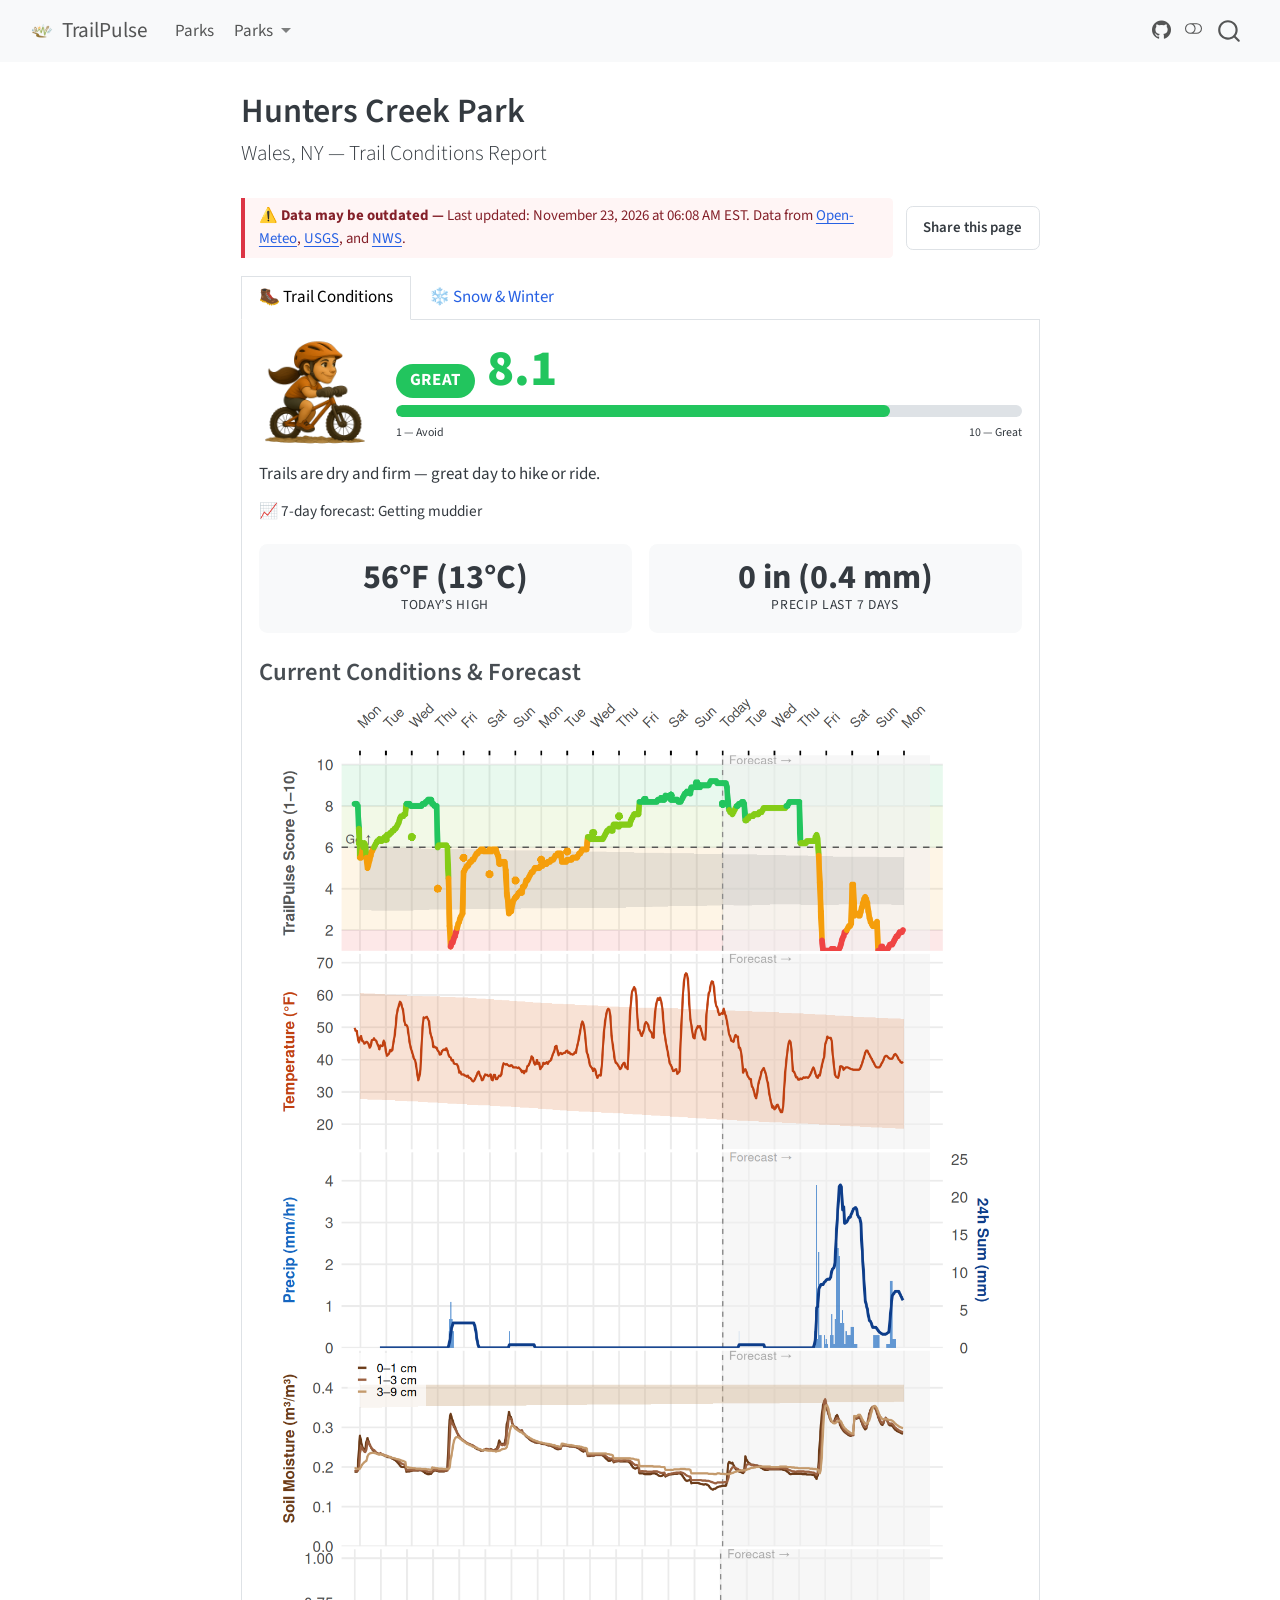
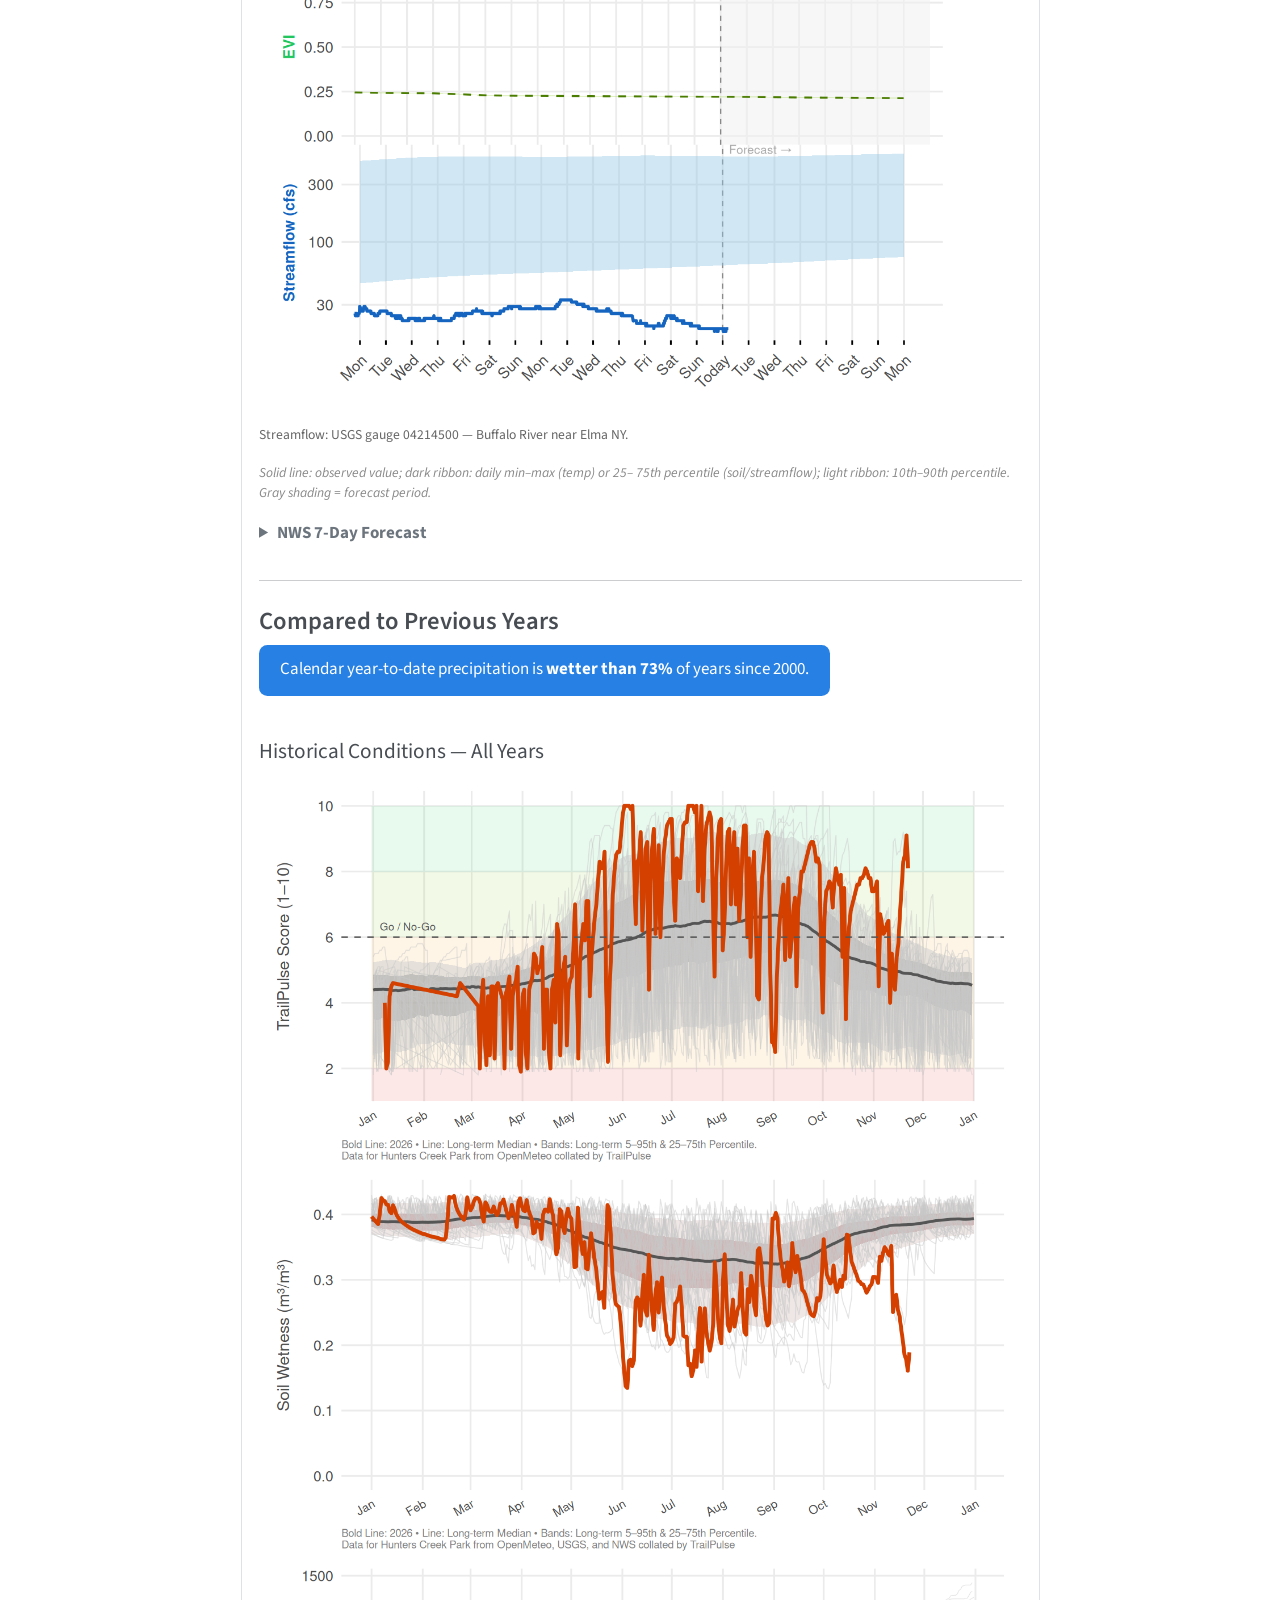
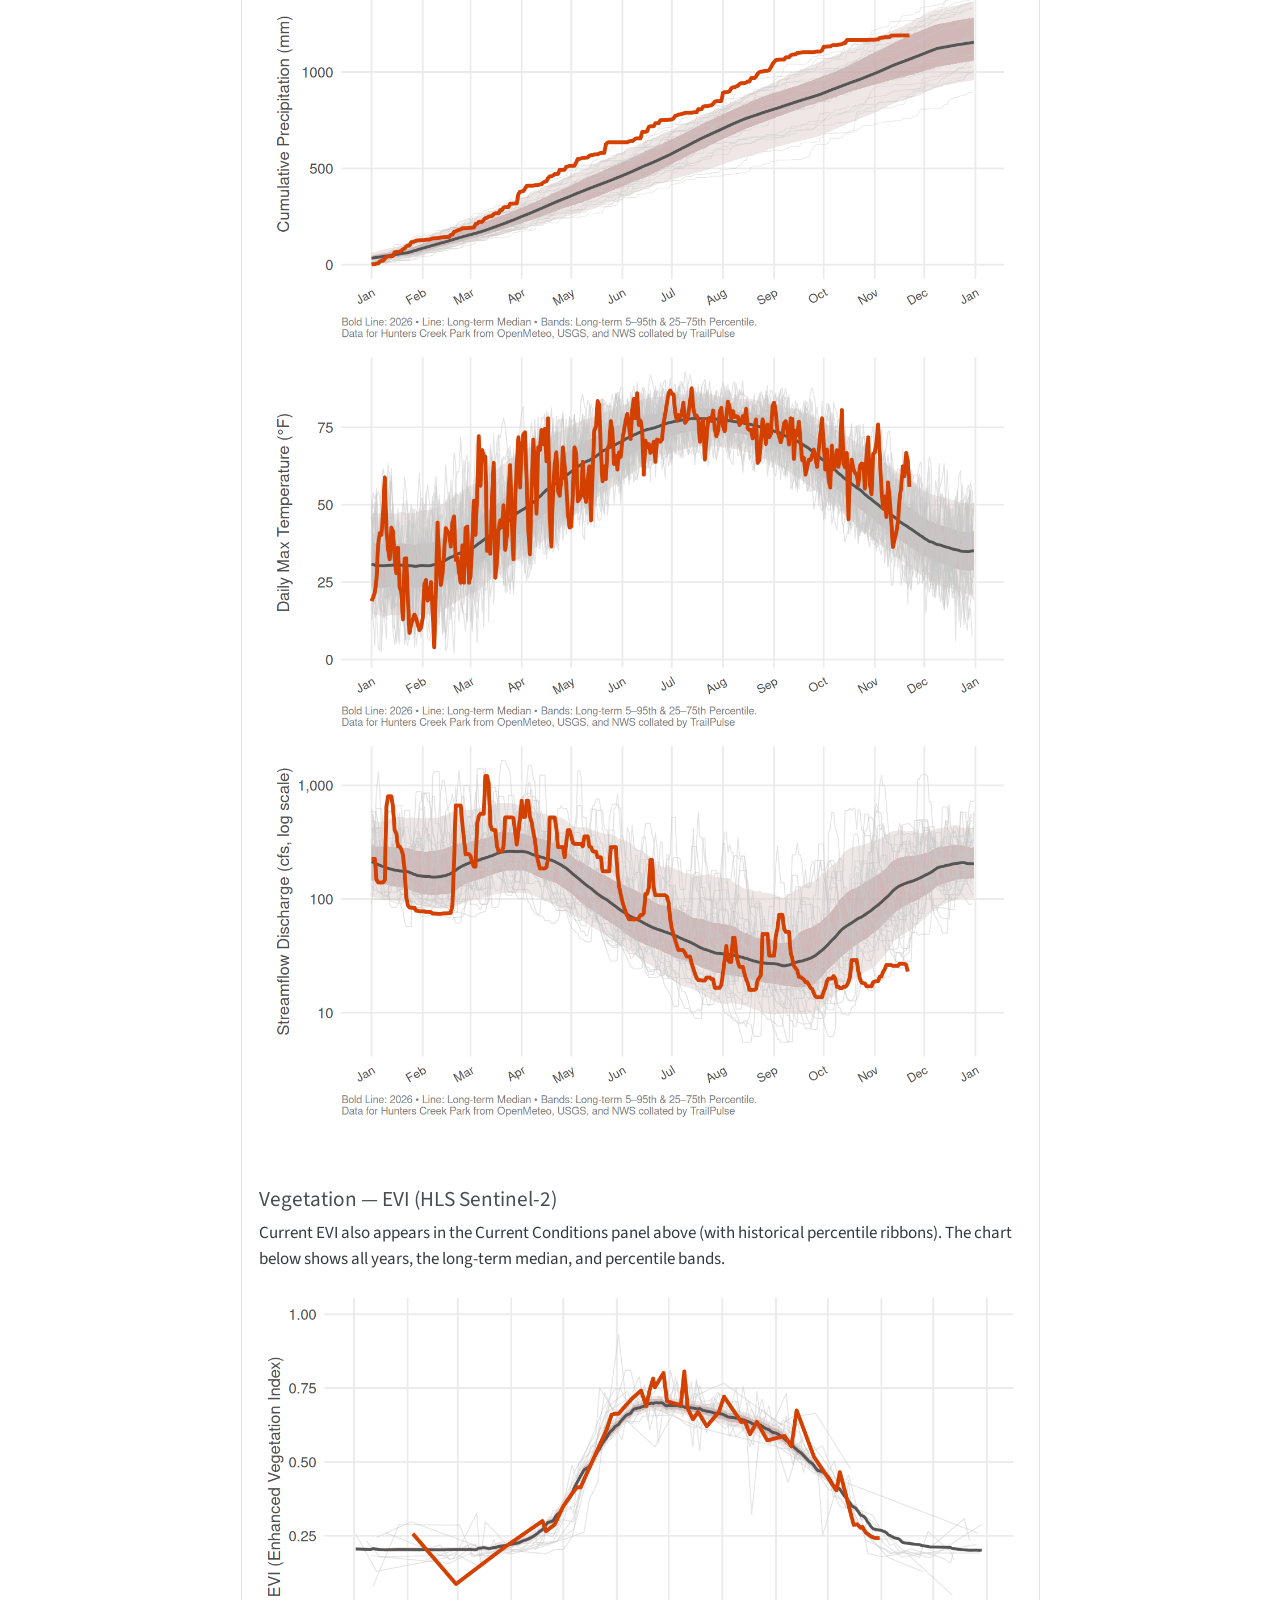
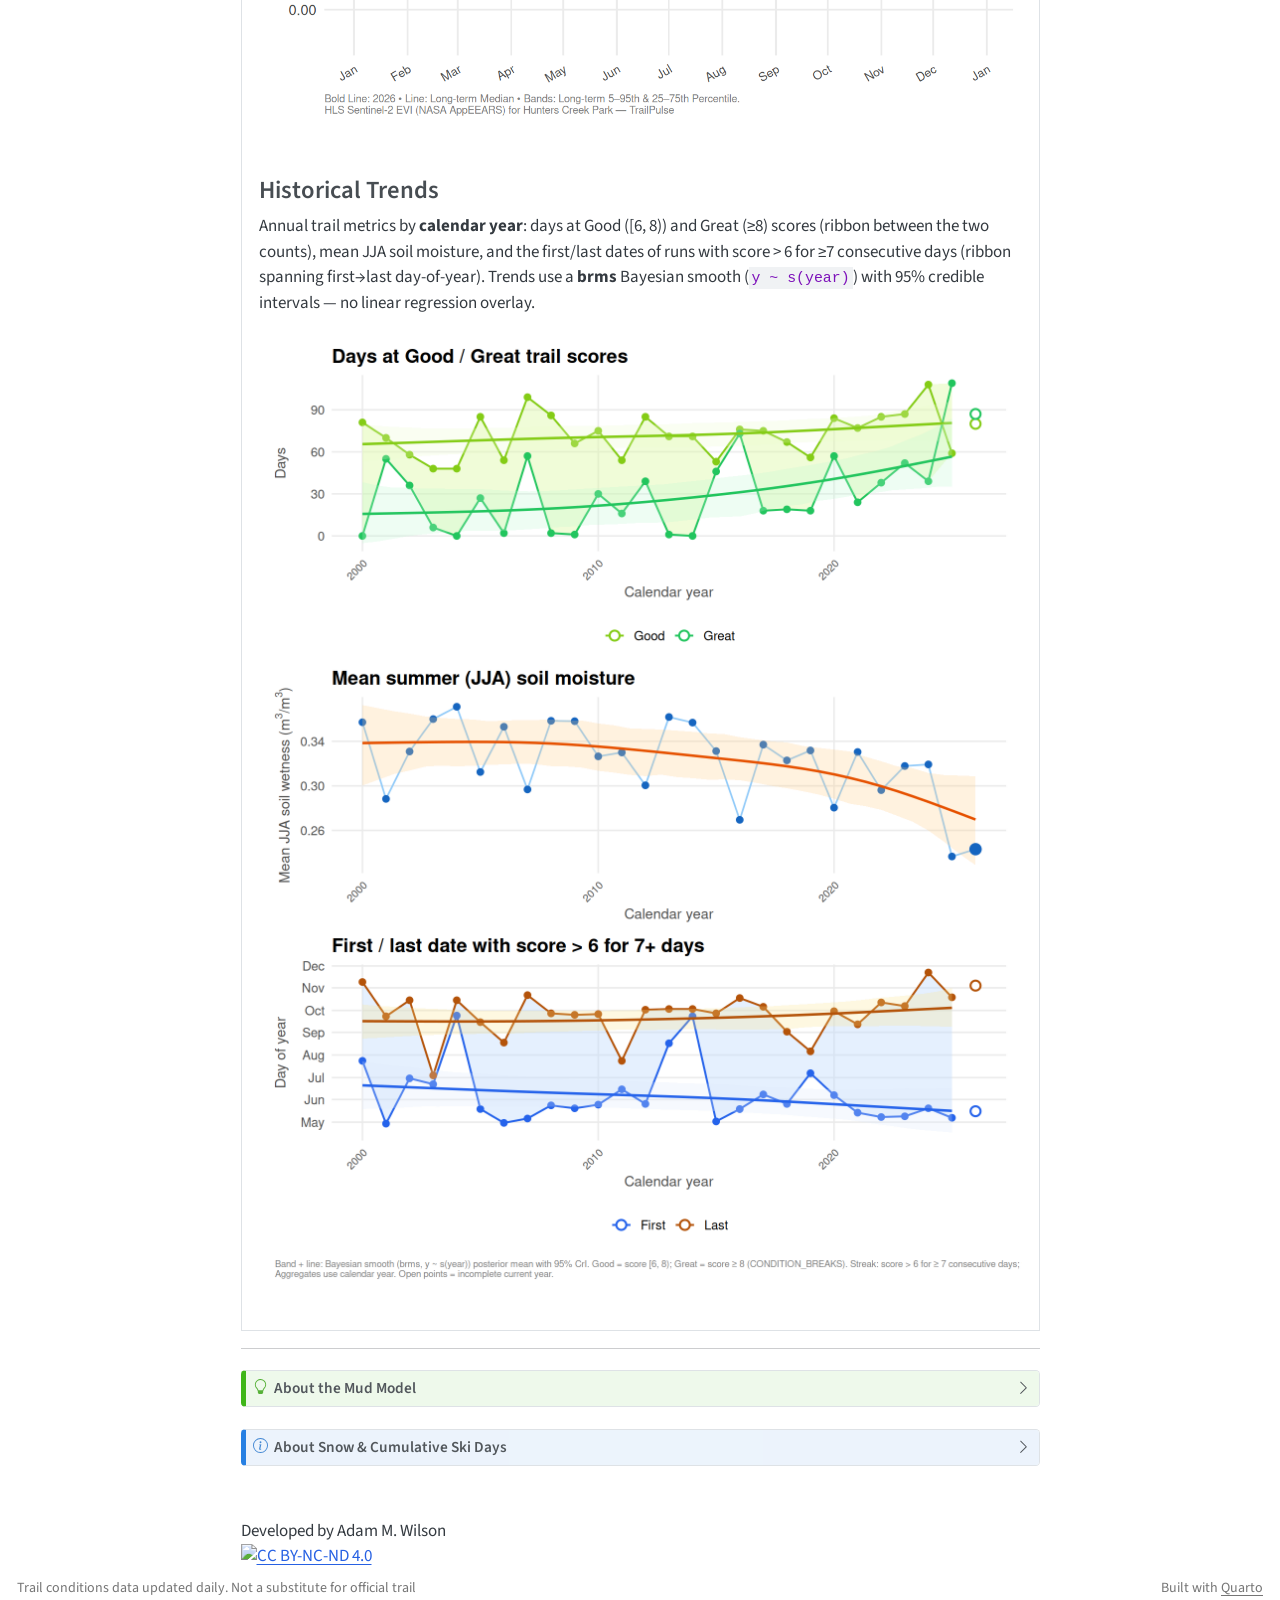
==== commit 7138476d: "Built site for gh-pages" ====
--- a/parks/hunters-creek/index.html
+++ b/parks/hunters-creek/index.html
@@ -49,9 +49,9 @@
 <link href="../../site_libs/quarto-html/quarto-syntax-highlighting-63b5708e65d6cd79cd7618c58d0c21e7.css" rel="stylesheet" class="quarto-color-scheme-extra" id="quarto-text-highlighting-styles">
 <script src="../../site_libs/bootstrap/bootstrap.min.js"></script>
 <link href="../../site_libs/bootstrap/bootstrap-icons.css" rel="stylesheet">
-<link href="../../site_libs/bootstrap/bootstrap-ea67d19c76e621e4bbc67ae8277c98bb.min.css" rel="stylesheet" append-hash="true" class="quarto-color-scheme" id="quarto-bootstrap" data-mode="light">
-<link href="../../site_libs/bootstrap/bootstrap-dark-d78374ffb415f58d4677e92c01d567e3.min.css" rel="stylesheet" append-hash="true" class="quarto-color-scheme quarto-color-alternate" id="quarto-bootstrap" data-mode="dark">
-<link href="../../site_libs/bootstrap/bootstrap-ea67d19c76e621e4bbc67ae8277c98bb.min.css" rel="stylesheet" append-hash="true" class="quarto-color-scheme-extra" id="quarto-bootstrap" data-mode="light">
+<link href="../../site_libs/bootstrap/bootstrap-3191446cf01d07254cce00ea98dcb138.min.css" rel="stylesheet" append-hash="true" class="quarto-color-scheme" id="quarto-bootstrap" data-mode="light">
+<link href="../../site_libs/bootstrap/bootstrap-dark-01ff0db6beb894ce1e8b5cbee5b9b6d6.min.css" rel="stylesheet" append-hash="true" class="quarto-color-scheme quarto-color-alternate" id="quarto-bootstrap" data-mode="dark">
+<link href="../../site_libs/bootstrap/bootstrap-3191446cf01d07254cce00ea98dcb138.min.css" rel="stylesheet" append-hash="true" class="quarto-color-scheme-extra" id="quarto-bootstrap" data-mode="light">
 <script id="quarto-search-options" type="application/json">{
   "location": "navbar",
   "copy-button": false,
@@ -564,11 +564,11 @@
   }
 }
 </style>
-<meta property="og:title" content="Hunters Creek Park — Great (8.7/10)">
-<meta property="og:description" content="Trail conditions · High 52°F · 0 mm rain (7d) · Getting muddier · Updated Nov 23, 2026">
-<meta name="twitter:title" content="Hunters Creek Park — Great (8.7/10)">
-<meta name="twitter:description" content="Trail conditions · High 52°F · 0 mm rain (7d) · Getting muddier · Updated Nov 23, 2026">
-<meta name="description" content="Trail conditions · High 52°F · 0 mm rain (7d) · Getting muddier · Updated Nov 23, 2026">
+<meta property="og:title" content="Hunters Creek Park — Great (8.1/10)">
+<meta property="og:description" content="Trail conditions · High 56°F · 0 mm rain (7d) · Getting muddier · Updated Nov 23, 2026">
+<meta name="twitter:title" content="Hunters Creek Park — Great (8.1/10)">
+<meta name="twitter:description" content="Trail conditions · High 56°F · 0 mm rain (7d) · Getting muddier · Updated Nov 23, 2026">
+<meta name="description" content="Trail conditions · High 56°F · 0 mm rain (7d) · Getting muddier · Updated Nov 23, 2026">
 
 
 <meta property="og:title" content="Hunters Creek Park – TrailPulse">
@@ -838,8 +838,8 @@
 
 
 <div class="tp-page-toolbar">
-<div class="tp-update-banner" data-rendered-at="1795392131">
-Last updated: November 22, 2026 at 07:02 PM EST. Data from <a href="https://open-meteo.com">Open-Meteo</a>, <a href="https://waterdata.usgs.gov">USGS</a>, and <a href="https://www.weather.gov">NWS</a>.
+<div class="tp-update-banner" data-rendered-at="1795432129">
+Last updated: November 23, 2026 at 06:08 AM EST. Data from <a href="https://open-meteo.com">Open-Meteo</a>, <a href="https://waterdata.usgs.gov">USGS</a>, and <a href="https://www.weather.gov">NWS</a>.
 </div>
 <button type="button" class="tp-share-btn" id="tp-share-btn" aria-label="Copy link to this park page">
 Share this page
@@ -854,10 +854,10 @@
 <img src="../../img/mudface/mudface01.png" alt="Great" style="width:112px;height:112px;object-fit:contain;">
 <div class="tp-score-col">
 <div class="tp-score-header">
-<span class="tp-label-pill" style="background:#22c55e">Great</span><span class="tp-score-num" style="color:#22c55e">8.7</span>
+<span class="tp-label-pill" style="background:#22c55e">Great</span><span class="tp-score-num" style="color:#22c55e">8.1</span>
 </div>
 <div class="tp-score-bar-bg">
-<div class="tp-score-bar-fill" style="width:86%;background:#22c55e">
+<div class="tp-score-bar-fill" style="width:79%;background:#22c55e">
 
 </div>
 </div>
@@ -875,7 +875,7 @@
 <div class="tp-stat-row">
 <div class="tp-stat-box">
 <div class="stat-value">
-52°F (11°C)
+56°F (13°C)
 </div>
 <div class="stat-label">
 Today’s High
@@ -883,7 +883,7 @@
 </div>
 <div class="tp-stat-box">
 <div class="stat-value">
-0.1 in (1.5 mm)
+0 in (0.4 mm)
 </div>
 <div class="stat-label">
 Precip Last 7 Days
@@ -918,15 +918,15 @@
 <div class="tp-hscroll">
 <div class="tp-forecast-strip tp-forecast-strip--scroll">
 <div class="nws-forecast-card">
-<div class="nws-period-name">Monday</div>
+<div class="nws-period-name">Today</div>
 <img src="https://api.weather.gov/icons/land/day/rain_showers,20/rain_showers,30?size=medium" width="48px" height="48px" alt="Chance Rain Showers" onerror="this.style.display='none'">
 <div class="nws-temp">
 46°F
 <br>
 8°C
 </div>
-<div class="nws-precip">💧 31%</div>
-<div class="nws-wind">7 to 10 mph</div>
+<div class="nws-precip">💧 30%</div>
+<div class="nws-wind">8 to 12 mph</div>
 <div class="nws-desc">Chance Rain Showers</div>
 </div>
 <div class="nws-forecast-card">
@@ -937,7 +937,7 @@
 <br>
 2°C
 </div>
-<div class="nws-precip">💧 12%</div>
+<div class="nws-precip">💧 10%</div>
 <div class="nws-wind">5 mph</div>
 <div class="nws-desc">Mostly Sunny</div>
 </div>
@@ -949,55 +949,55 @@
 <br>
 6°C
 </div>
-<div class="nws-wind">2 to 6 mph</div>
+<div class="nws-wind">6 mph</div>
 <div class="nws-desc">Mostly Sunny</div>
 </div>
 <div class="nws-forecast-card">
 <div class="nws-period-name">Thanksgiving Day</div>
-<img src="https://api.weather.gov/icons/land/day/snow,20/snow,60?size=medium" width="48px" height="48px" alt="Rain And Snow Likely" onerror="this.style.display='none'">
-<div class="nws-temp">
-41°F
-<br>
-5°C
-</div>
-<div class="nws-precip">💧 62%</div>
-<div class="nws-wind">7 mph</div>
-<div class="nws-desc">Rain And Snow Likely</div>
-</div>
-<div class="nws-forecast-card">
-<div class="nws-period-name">Friday</div>
-<img src="https://api.weather.gov/icons/land/day/snow,80/snow,50?size=medium" width="48px" height="48px" alt="Rain And Snow then Chance Rain And Snow Showers" onerror="this.style.display='none'">
+<img src="https://api.weather.gov/icons/land/day/snow,20/snow,70?size=medium" width="48px" height="48px" alt="Slight Chance Rain And Snow" onerror="this.style.display='none'">
 <div class="nws-temp">
 42°F
 <br>
 6°C
 </div>
-<div class="nws-precip">💧 77%</div>
-<div class="nws-wind">3 to 8 mph</div>
-<div class="nws-desc">Rain And Snow then Chance Rain And Snow Showers</div>
+<div class="nws-precip">💧 74%</div>
+<div class="nws-wind">9 mph</div>
+<div class="nws-desc">Slight Chance Rain And Snow</div>
+</div>
+<div class="nws-forecast-card">
+<div class="nws-period-name">Friday</div>
+<img src="https://api.weather.gov/icons/land/day/rain_showers,100/rain_showers,90?size=medium" width="48px" height="48px" alt="Rain Showers" onerror="this.style.display='none'">
+<div class="nws-temp">
+42°F
+<br>
+6°C
+</div>
+<div class="nws-precip">💧 95%</div>
+<div class="nws-wind">10 mph</div>
+<div class="nws-desc">Rain Showers</div>
 </div>
 <div class="nws-forecast-card">
 <div class="nws-period-name">Saturday</div>
-<img src="https://api.weather.gov/icons/land/day/snow,20/snow,30?size=medium" width="48px" height="48px" alt="Chance Rain And Snow Showers" onerror="this.style.display='none'">
+<img src="https://api.weather.gov/icons/land/day/rain_showers,30/rain_showers,40?size=medium" width="48px" height="48px" alt="Chance Rain Showers" onerror="this.style.display='none'">
 <div class="nws-temp">
-44°F
+43°F
 <br>
-7°C
-</div>
-<div class="nws-precip">💧 27%</div>
-<div class="nws-wind">7 mph</div>
-<div class="nws-desc">Chance Rain And Snow Showers</div>
+6°C
+</div>
+<div class="nws-precip">💧 36%</div>
+<div class="nws-wind">8 mph</div>
+<div class="nws-desc">Chance Rain Showers</div>
 </div>
 <div class="nws-forecast-card">
 <div class="nws-period-name">Sunday</div>
-<img src="https://api.weather.gov/icons/land/day/rain_showers,40/rain_showers,30?size=medium" width="48px" height="48px" alt="Chance Rain Showers" onerror="this.style.display='none'">
+<img src="https://api.weather.gov/icons/land/day/rain_showers,30?size=medium" width="48px" height="48px" alt="Chance Rain Showers" onerror="this.style.display='none'">
 <div class="nws-temp">
 45°F
 <br>
 7°C
 </div>
-<div class="nws-precip">💧 36%</div>
-<div class="nws-wind">5 to 8 mph</div>
+<div class="nws-precip">💧 30%</div>
+<div class="nws-wind">8 mph</div>
 <div class="nws-desc">Chance Rain Showers</div>
 </div>
 </div>
@@ -1122,15 +1122,15 @@
 <div class="tp-hscroll">
 <div class="tp-forecast-strip tp-forecast-strip--scroll">
 <div class="nws-forecast-card">
-<div class="nws-period-name">Monday</div>
+<div class="nws-period-name">Today</div>
 <img src="https://api.weather.gov/icons/land/day/rain_showers,20/rain_showers,30?size=medium" width="48px" height="48px" alt="Chance Rain Showers" onerror="this.style.display='none'">
 <div class="nws-temp">
 46°F
 <br>
 8°C
 </div>
-<div class="nws-precip">💧 31%</div>
-<div class="nws-wind">7 to 10 mph</div>
+<div class="nws-precip">💧 30%</div>
+<div class="nws-wind">8 to 12 mph</div>
 <div class="nws-desc">Chance Rain Showers</div>
 </div>
 <div class="nws-forecast-card">
@@ -1141,7 +1141,7 @@
 <br>
 2°C
 </div>
-<div class="nws-precip">💧 12%</div>
+<div class="nws-precip">💧 10%</div>
 <div class="nws-wind">5 mph</div>
 <div class="nws-desc">Mostly Sunny</div>
 </div>
@@ -1153,55 +1153,55 @@
 <br>
 6°C
 </div>
-<div class="nws-wind">2 to 6 mph</div>
+<div class="nws-wind">6 mph</div>
 <div class="nws-desc">Mostly Sunny</div>
 </div>
 <div class="nws-forecast-card">
 <div class="nws-period-name">Thanksgiving Day</div>
-<img src="https://api.weather.gov/icons/land/day/snow,20/snow,60?size=medium" width="48px" height="48px" alt="Rain And Snow Likely" onerror="this.style.display='none'">
-<div class="nws-temp">
-41°F
-<br>
-5°C
-</div>
-<div class="nws-precip">💧 62%</div>
-<div class="nws-wind">7 mph</div>
-<div class="nws-desc">Rain And Snow Likely</div>
-</div>
-<div class="nws-forecast-card">
-<div class="nws-period-name">Friday</div>
-<img src="https://api.weather.gov/icons/land/day/snow,80/snow,50?size=medium" width="48px" height="48px" alt="Rain And Snow then Chance Rain And Snow Showers" onerror="this.style.display='none'">
+<img src="https://api.weather.gov/icons/land/day/snow,20/snow,70?size=medium" width="48px" height="48px" alt="Slight Chance Rain And Snow" onerror="this.style.display='none'">
 <div class="nws-temp">
 42°F
 <br>
 6°C
 </div>
-<div class="nws-precip">💧 77%</div>
-<div class="nws-wind">3 to 8 mph</div>
-<div class="nws-desc">Rain And Snow then Chance Rain And Snow Showers</div>
+<div class="nws-precip">💧 74%</div>
+<div class="nws-wind">9 mph</div>
+<div class="nws-desc">Slight Chance Rain And Snow</div>
+</div>
+<div class="nws-forecast-card">
+<div class="nws-period-name">Friday</div>
+<img src="https://api.weather.gov/icons/land/day/rain_showers,100/rain_showers,90?size=medium" width="48px" height="48px" alt="Rain Showers" onerror="this.style.display='none'">
+<div class="nws-temp">
+42°F
+<br>
+6°C
+</div>
+<div class="nws-precip">💧 95%</div>
+<div class="nws-wind">10 mph</div>
+<div class="nws-desc">Rain Showers</div>
 </div>
 <div class="nws-forecast-card">
 <div class="nws-period-name">Saturday</div>
-<img src="https://api.weather.gov/icons/land/day/snow,20/snow,30?size=medium" width="48px" height="48px" alt="Chance Rain And Snow Showers" onerror="this.style.display='none'">
+<img src="https://api.weather.gov/icons/land/day/rain_showers,30/rain_showers,40?size=medium" width="48px" height="48px" alt="Chance Rain Showers" onerror="this.style.display='none'">
 <div class="nws-temp">
-44°F
+43°F
 <br>
-7°C
-</div>
-<div class="nws-precip">💧 27%</div>
-<div class="nws-wind">7 mph</div>
-<div class="nws-desc">Chance Rain And Snow Showers</div>
+6°C
+</div>
+<div class="nws-precip">💧 36%</div>
+<div class="nws-wind">8 mph</div>
+<div class="nws-desc">Chance Rain Showers</div>
 </div>
 <div class="nws-forecast-card">
 <div class="nws-period-name">Sunday</div>
-<img src="https://api.weather.gov/icons/land/day/rain_showers,40/rain_showers,30?size=medium" width="48px" height="48px" alt="Chance Rain Showers" onerror="this.style.display='none'">
+<img src="https://api.weather.gov/icons/land/day/rain_showers,30?size=medium" width="48px" height="48px" alt="Chance Rain Showers" onerror="this.style.display='none'">
 <div class="nws-temp">
 45°F
 <br>
 7°C
 </div>
-<div class="nws-precip">💧 36%</div>
-<div class="nws-wind">5 to 8 mph</div>
+<div class="nws-precip">💧 30%</div>
+<div class="nws-wind">8 mph</div>
 <div class="nws-desc">Chance Rain Showers</div>
 </div>
 </div>
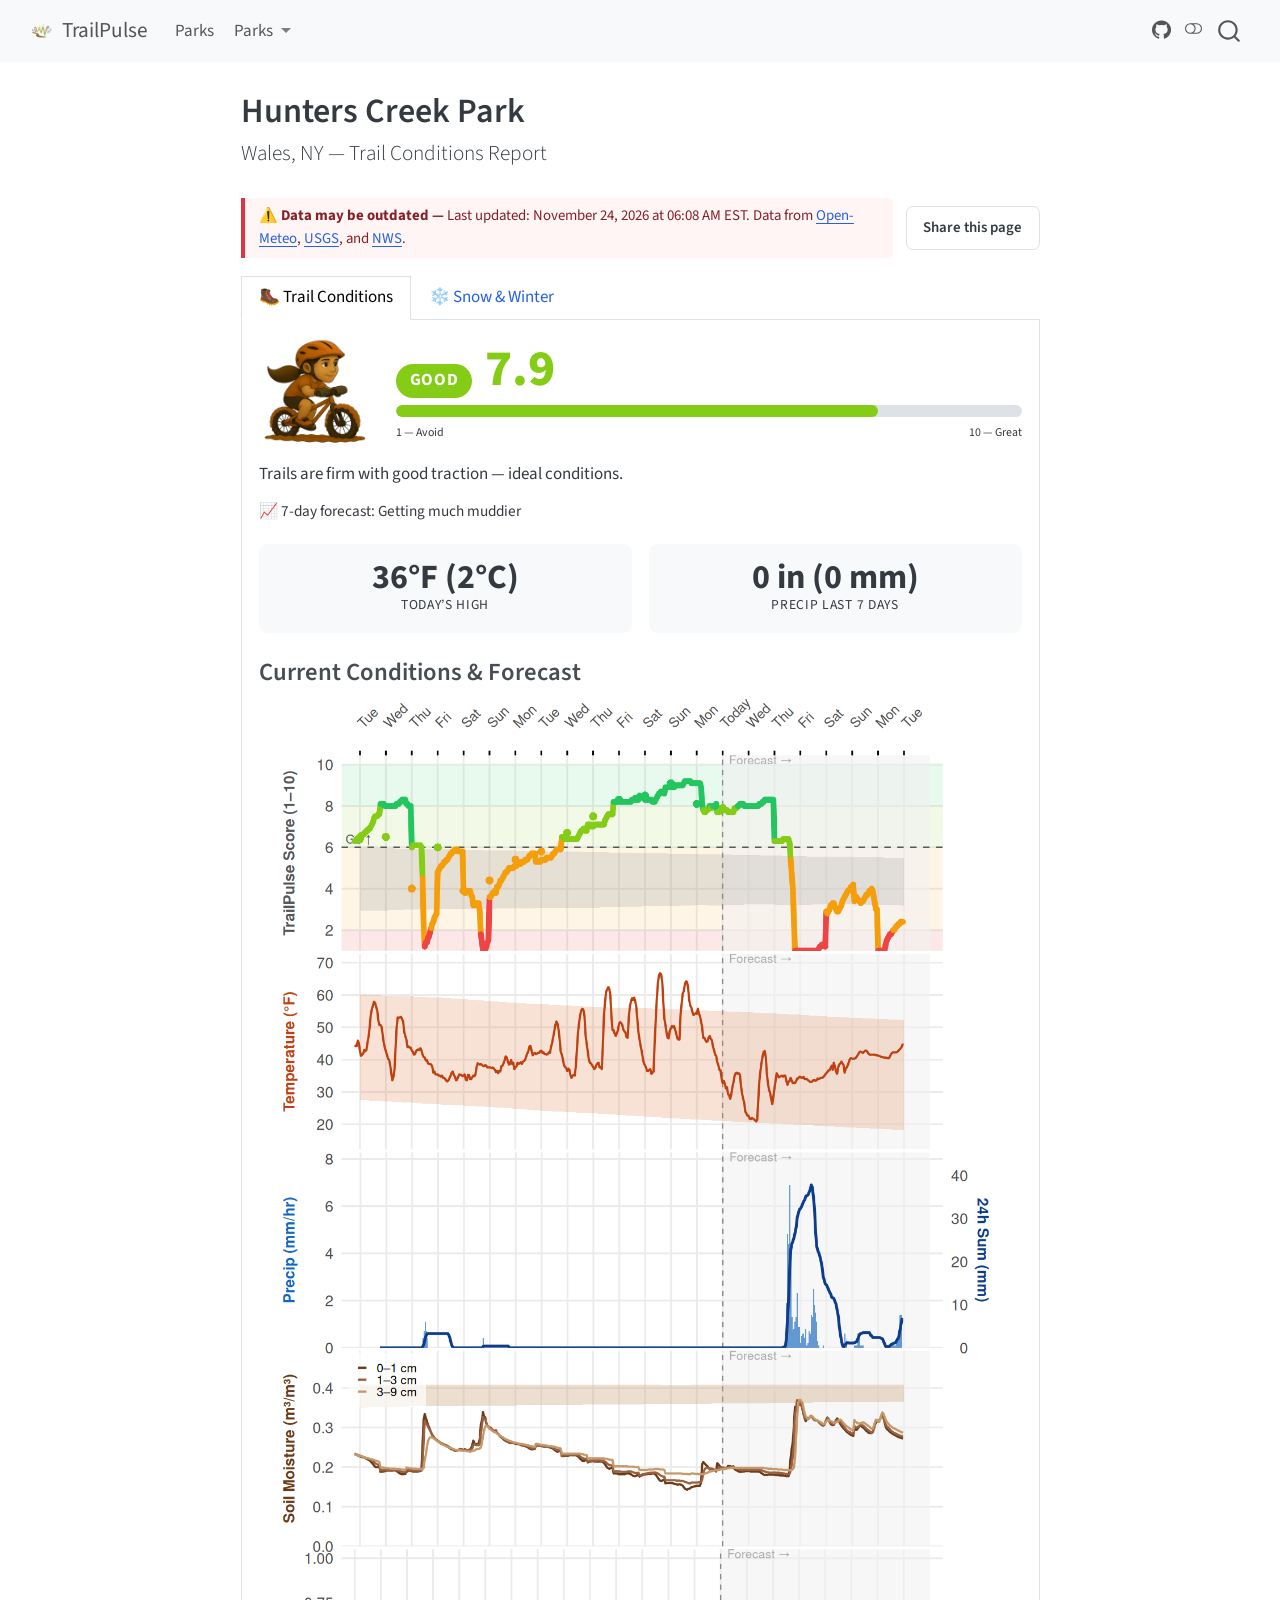
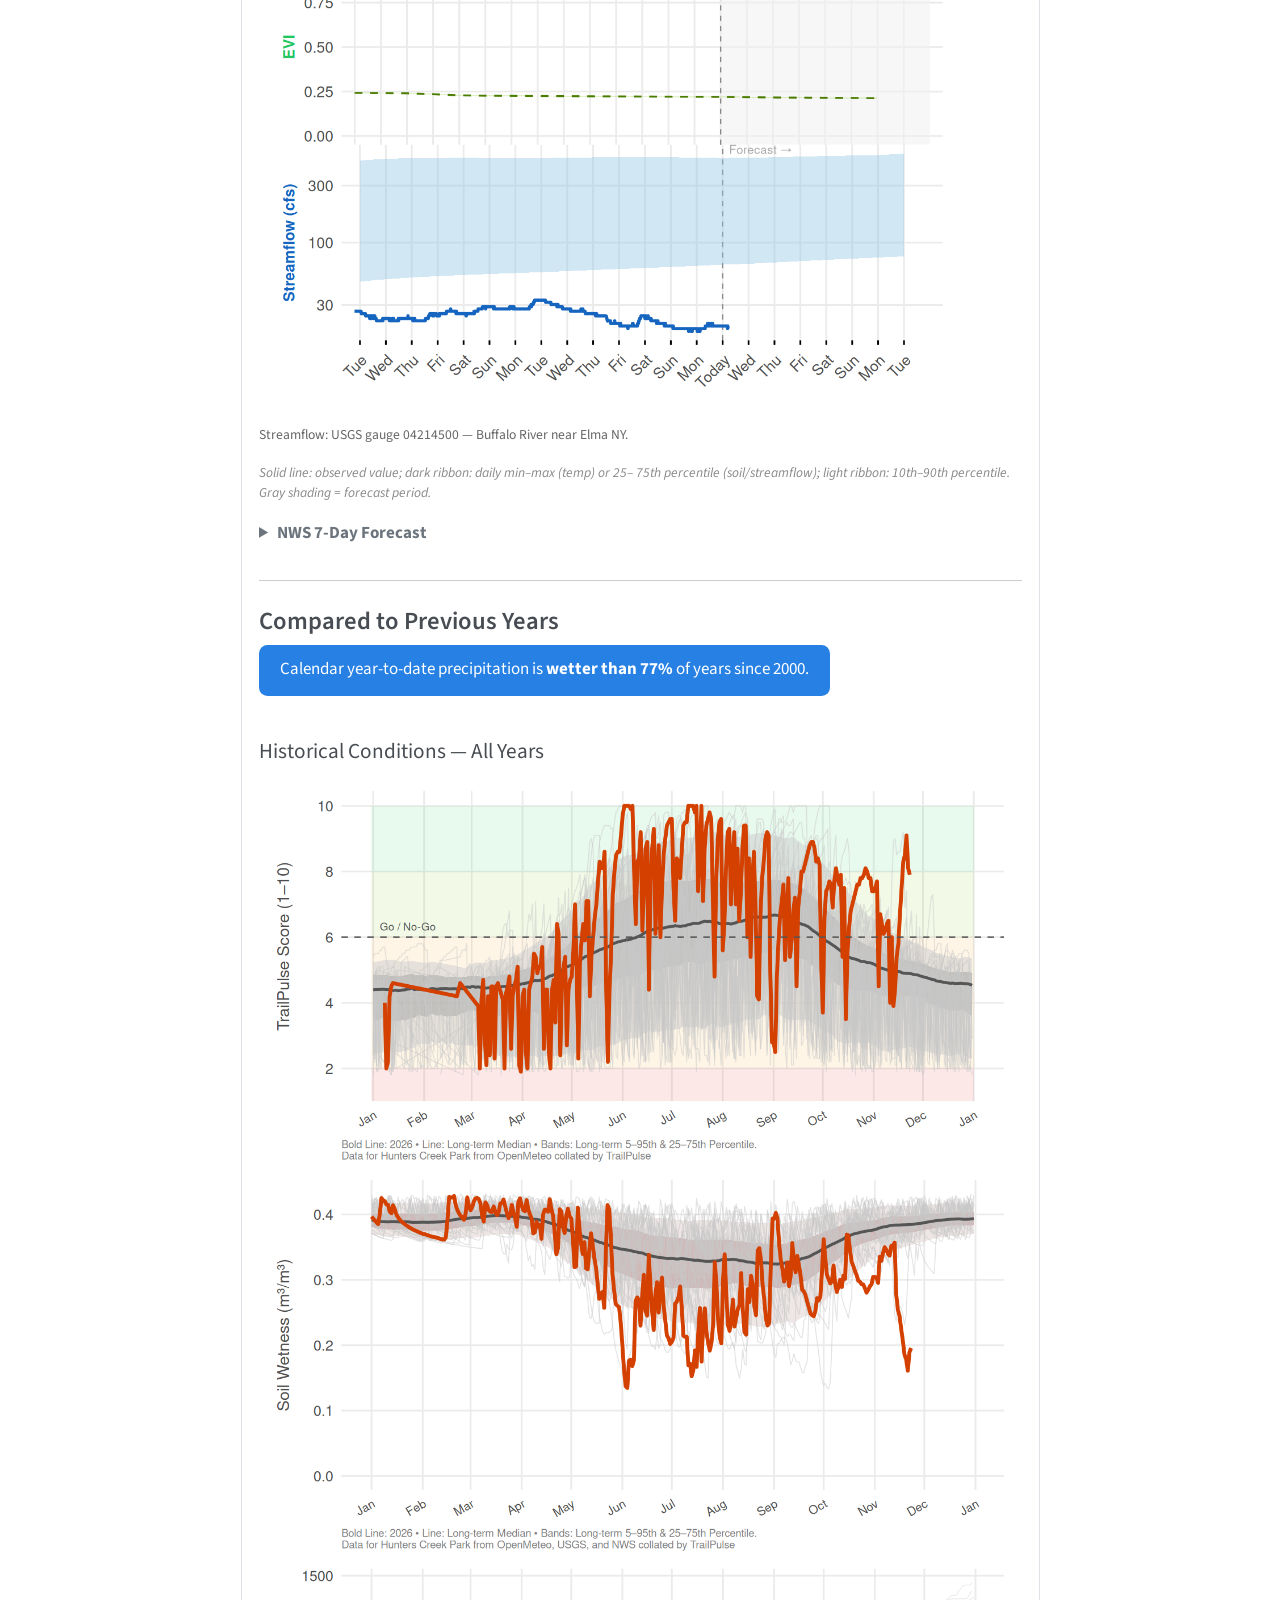
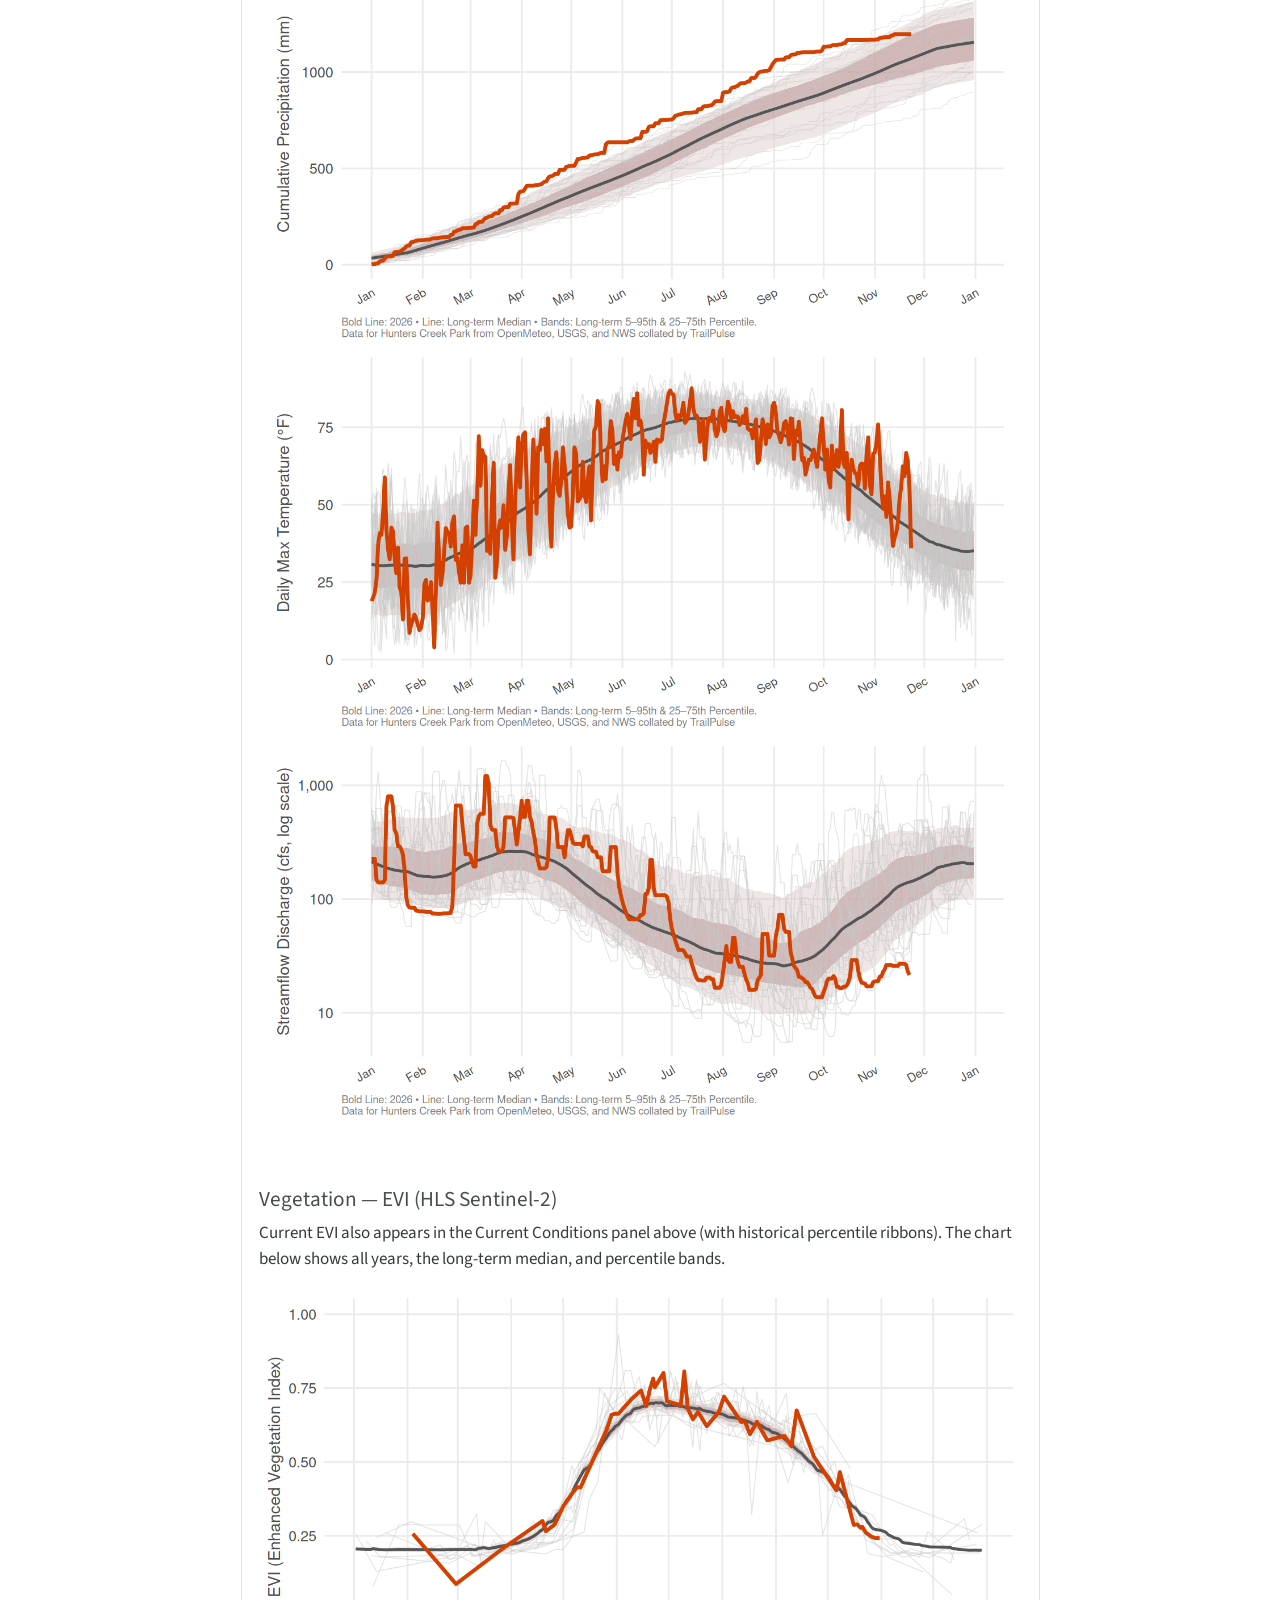
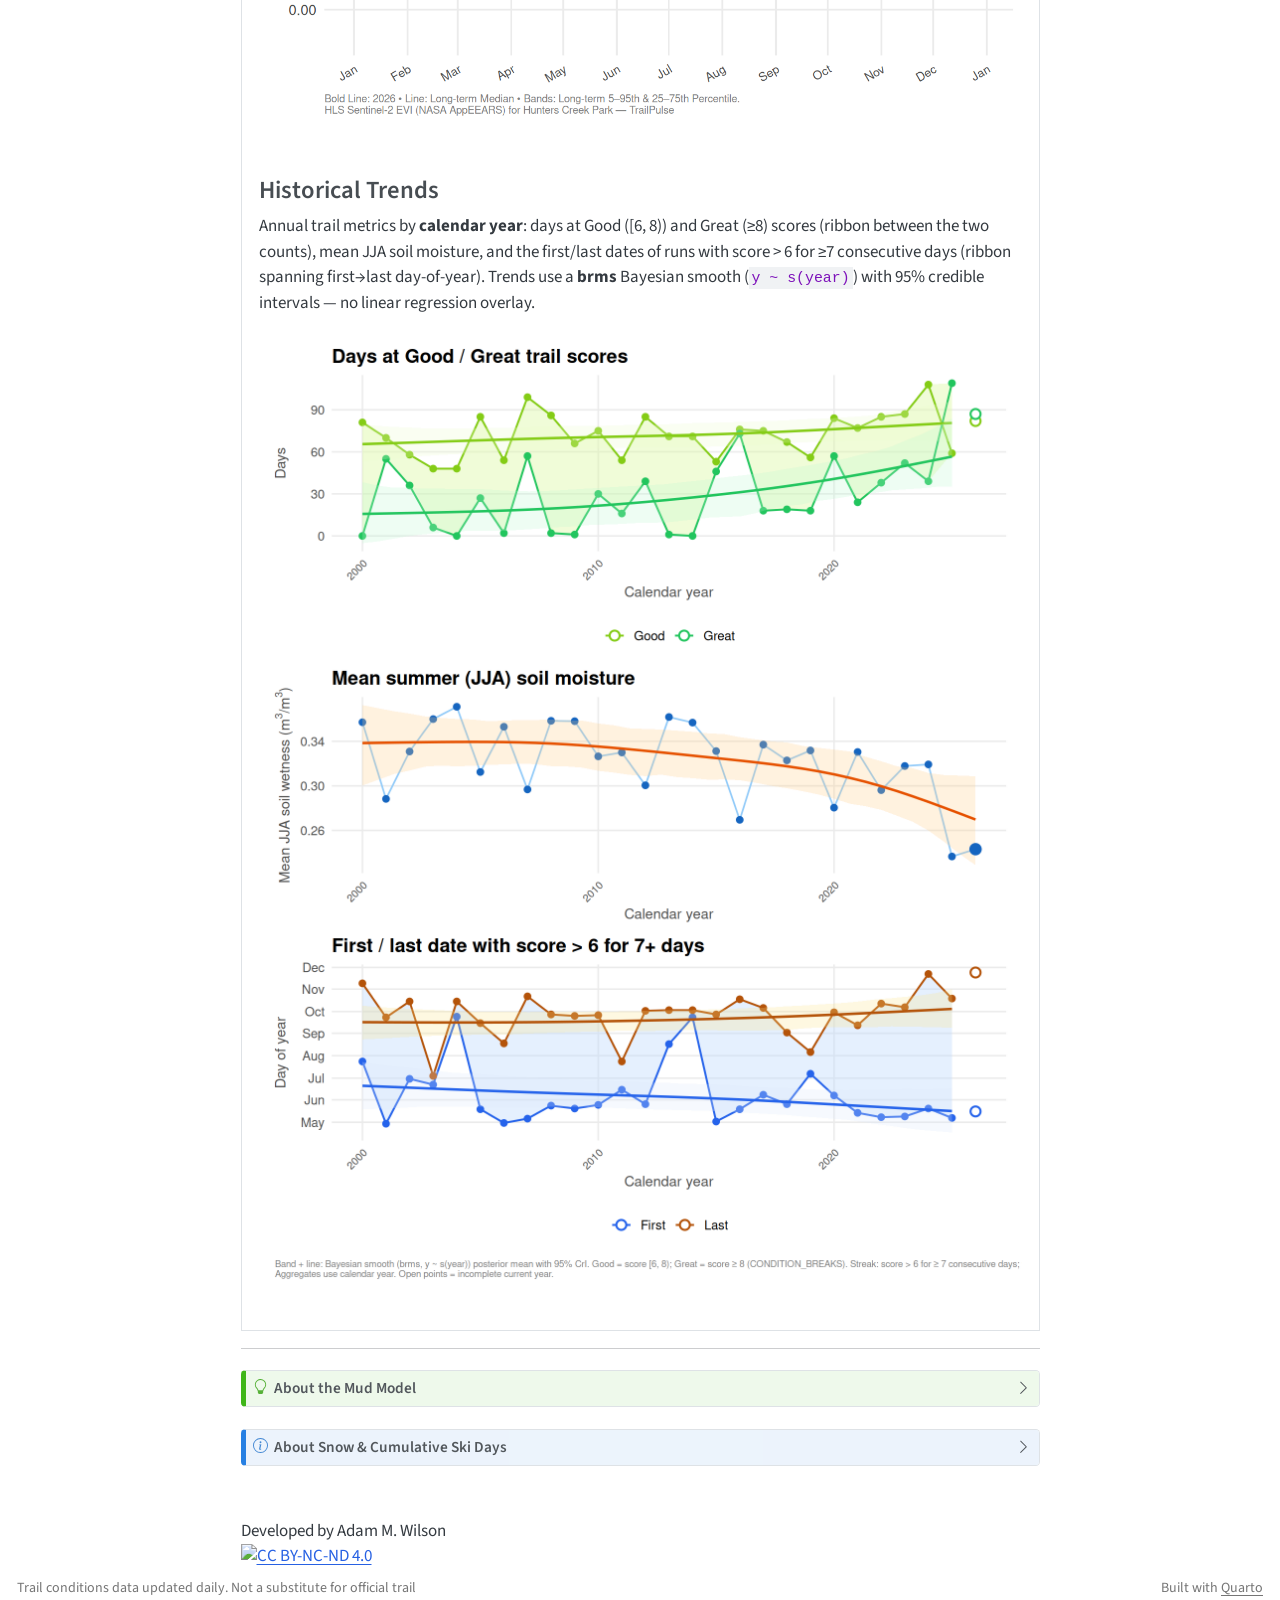
==== commit 1649652b: "Built site for gh-pages" ====
--- a/parks/hunters-creek/index.html
+++ b/parks/hunters-creek/index.html
@@ -49,9 +49,9 @@
 <link href="../../site_libs/quarto-html/quarto-syntax-highlighting-63b5708e65d6cd79cd7618c58d0c21e7.css" rel="stylesheet" class="quarto-color-scheme-extra" id="quarto-text-highlighting-styles">
 <script src="../../site_libs/bootstrap/bootstrap.min.js"></script>
 <link href="../../site_libs/bootstrap/bootstrap-icons.css" rel="stylesheet">
-<link href="../../site_libs/bootstrap/bootstrap-3191446cf01d07254cce00ea98dcb138.min.css" rel="stylesheet" append-hash="true" class="quarto-color-scheme" id="quarto-bootstrap" data-mode="light">
-<link href="../../site_libs/bootstrap/bootstrap-dark-01ff0db6beb894ce1e8b5cbee5b9b6d6.min.css" rel="stylesheet" append-hash="true" class="quarto-color-scheme quarto-color-alternate" id="quarto-bootstrap" data-mode="dark">
-<link href="../../site_libs/bootstrap/bootstrap-3191446cf01d07254cce00ea98dcb138.min.css" rel="stylesheet" append-hash="true" class="quarto-color-scheme-extra" id="quarto-bootstrap" data-mode="light">
+<link href="../../site_libs/bootstrap/bootstrap-ea67d19c76e621e4bbc67ae8277c98bb.min.css" rel="stylesheet" append-hash="true" class="quarto-color-scheme" id="quarto-bootstrap" data-mode="light">
+<link href="../../site_libs/bootstrap/bootstrap-dark-d78374ffb415f58d4677e92c01d567e3.min.css" rel="stylesheet" append-hash="true" class="quarto-color-scheme quarto-color-alternate" id="quarto-bootstrap" data-mode="dark">
+<link href="../../site_libs/bootstrap/bootstrap-ea67d19c76e621e4bbc67ae8277c98bb.min.css" rel="stylesheet" append-hash="true" class="quarto-color-scheme-extra" id="quarto-bootstrap" data-mode="light">
 <script id="quarto-search-options" type="application/json">{
   "location": "navbar",
   "copy-button": false,
@@ -564,11 +564,11 @@
   }
 }
 </style>
-<meta property="og:title" content="Hunters Creek Park — Great (8.1/10)">
-<meta property="og:description" content="Trail conditions · High 56°F · 0 mm rain (7d) · Getting muddier · Updated Nov 23, 2026">
-<meta name="twitter:title" content="Hunters Creek Park — Great (8.1/10)">
-<meta name="twitter:description" content="Trail conditions · High 56°F · 0 mm rain (7d) · Getting muddier · Updated Nov 23, 2026">
-<meta name="description" content="Trail conditions · High 56°F · 0 mm rain (7d) · Getting muddier · Updated Nov 23, 2026">
+<meta property="og:title" content="Hunters Creek Park — Good (7.9/10)">
+<meta property="og:description" content="Trail conditions · High 36°F · 0 mm rain (7d) · Getting much muddier · Updated Nov 24, 2026">
+<meta name="twitter:title" content="Hunters Creek Park — Good (7.9/10)">
+<meta name="twitter:description" content="Trail conditions · High 36°F · 0 mm rain (7d) · Getting much muddier · Updated Nov 24, 2026">
+<meta name="description" content="Trail conditions · High 36°F · 0 mm rain (7d) · Getting much muddier · Updated Nov 24, 2026">
 
 
 <meta property="og:title" content="Hunters Creek Park – TrailPulse">
@@ -838,8 +838,8 @@
 
 
 <div class="tp-page-toolbar">
-<div class="tp-update-banner" data-rendered-at="1795432129">
-Last updated: November 23, 2026 at 06:08 AM EST. Data from <a href="https://open-meteo.com">Open-Meteo</a>, <a href="https://waterdata.usgs.gov">USGS</a>, and <a href="https://www.weather.gov">NWS</a>.
+<div class="tp-update-banner" data-rendered-at="1795518492">
+Last updated: November 24, 2026 at 06:08 AM EST. Data from <a href="https://open-meteo.com">Open-Meteo</a>, <a href="https://waterdata.usgs.gov">USGS</a>, and <a href="https://www.weather.gov">NWS</a>.
 </div>
 <button type="button" class="tp-share-btn" id="tp-share-btn" aria-label="Copy link to this park page">
 Share this page
@@ -851,13 +851,13 @@
 <div id="tabset-1-1" class="tab-pane active" role="tabpanel" aria-labelledby="tabset-1-1-tab">
 <div class="tp-condition-card">
 <div class="tp-condition-main">
-<img src="../../img/mudface/mudface01.png" alt="Great" style="width:112px;height:112px;object-fit:contain;">
+<img src="../../img/mudface/mudface02.png" alt="Good" style="width:112px;height:112px;object-fit:contain;">
 <div class="tp-score-col">
 <div class="tp-score-header">
-<span class="tp-label-pill" style="background:#22c55e">Great</span><span class="tp-score-num" style="color:#22c55e">8.1</span>
+<span class="tp-label-pill" style="background:#84cc16">Good</span><span class="tp-score-num" style="color:#84cc16">7.9</span>
 </div>
 <div class="tp-score-bar-bg">
-<div class="tp-score-bar-fill" style="width:79%;background:#22c55e">
+<div class="tp-score-bar-fill" style="width:77%;background:#84cc16">
 
 </div>
 </div>
@@ -867,15 +867,15 @@
 </div>
 </div>
 <p style="margin:0">
-Trails are dry and firm — great day to hike or ride.
+Trails are firm with good traction — ideal conditions.
 </p>
 <div class="tp-context-row">
-📈 7-day forecast: Getting muddier
+📈 7-day forecast: Getting much muddier
 </div>
 <div class="tp-stat-row">
 <div class="tp-stat-box">
 <div class="stat-value">
-56°F (13°C)
+36°F (2°C)
 </div>
 <div class="stat-label">
 Today’s High
@@ -883,7 +883,7 @@
 </div>
 <div class="tp-stat-box">
 <div class="stat-value">
-0 in (0.4 mm)
+0 in (0 mm)
 </div>
 <div class="stat-label">
 Precip Last 7 Days
@@ -919,26 +919,14 @@
 <div class="tp-forecast-strip tp-forecast-strip--scroll">
 <div class="nws-forecast-card">
 <div class="nws-period-name">Today</div>
-<img src="https://api.weather.gov/icons/land/day/rain_showers,20/rain_showers,30?size=medium" width="48px" height="48px" alt="Chance Rain Showers" onerror="this.style.display='none'">
-<div class="nws-temp">
-46°F
-<br>
-8°C
-</div>
-<div class="nws-precip">💧 30%</div>
-<div class="nws-wind">8 to 12 mph</div>
-<div class="nws-desc">Chance Rain Showers</div>
-</div>
-<div class="nws-forecast-card">
-<div class="nws-period-name">Tuesday</div>
 <img src="https://api.weather.gov/icons/land/day/sct?size=medium" width="48px" height="48px" alt="Mostly Sunny" onerror="this.style.display='none'">
 <div class="nws-temp">
 36°F
 <br>
 2°C
 </div>
-<div class="nws-precip">💧 10%</div>
-<div class="nws-wind">5 mph</div>
+<div class="nws-precip">💧 8%</div>
+<div class="nws-wind">2 to 6 mph</div>
 <div class="nws-desc">Mostly Sunny</div>
 </div>
 <div class="nws-forecast-card">
@@ -949,56 +937,68 @@
 <br>
 6°C
 </div>
-<div class="nws-wind">6 mph</div>
+<div class="nws-wind">2 to 6 mph</div>
 <div class="nws-desc">Mostly Sunny</div>
 </div>
 <div class="nws-forecast-card">
 <div class="nws-period-name">Thanksgiving Day</div>
-<img src="https://api.weather.gov/icons/land/day/snow,20/snow,70?size=medium" width="48px" height="48px" alt="Slight Chance Rain And Snow" onerror="this.style.display='none'">
+<img src="https://api.weather.gov/icons/land/day/ovc/rain,80?size=medium" width="48px" height="48px" alt="Cloudy then Light Rain" onerror="this.style.display='none'">
+<div class="nws-temp">
+41°F
+<br>
+5°C
+</div>
+<div class="nws-precip">💧 75%</div>
+<div class="nws-wind">6 to 10 mph</div>
+<div class="nws-desc">Cloudy then Light Rain</div>
+</div>
+<div class="nws-forecast-card">
+<div class="nws-period-name">Friday</div>
+<img src="https://api.weather.gov/icons/land/day/rain,100/rain_showers,90?size=medium" width="48px" height="48px" alt="Light Rain then Rain Showers" onerror="this.style.display='none'">
 <div class="nws-temp">
 42°F
 <br>
 6°C
 </div>
-<div class="nws-precip">💧 74%</div>
+<div class="nws-precip">💧 98%</div>
 <div class="nws-wind">9 mph</div>
-<div class="nws-desc">Slight Chance Rain And Snow</div>
-</div>
-<div class="nws-forecast-card">
-<div class="nws-period-name">Friday</div>
-<img src="https://api.weather.gov/icons/land/day/rain_showers,100/rain_showers,90?size=medium" width="48px" height="48px" alt="Rain Showers" onerror="this.style.display='none'">
-<div class="nws-temp">
-42°F
-<br>
-6°C
-</div>
-<div class="nws-precip">💧 95%</div>
-<div class="nws-wind">10 mph</div>
-<div class="nws-desc">Rain Showers</div>
+<div class="nws-desc">Light Rain then Rain Showers</div>
 </div>
 <div class="nws-forecast-card">
 <div class="nws-period-name">Saturday</div>
-<img src="https://api.weather.gov/icons/land/day/rain_showers,30/rain_showers,40?size=medium" width="48px" height="48px" alt="Chance Rain Showers" onerror="this.style.display='none'">
+<img src="https://api.weather.gov/icons/land/day/rain_showers,50/rain_showers,40?size=medium" width="48px" height="48px" alt="Chance Rain Showers" onerror="this.style.display='none'">
 <div class="nws-temp">
 43°F
 <br>
 6°C
 </div>
-<div class="nws-precip">💧 36%</div>
-<div class="nws-wind">8 mph</div>
+<div class="nws-precip">💧 51%</div>
+<div class="nws-wind">10 mph</div>
 <div class="nws-desc">Chance Rain Showers</div>
 </div>
 <div class="nws-forecast-card">
 <div class="nws-period-name">Sunday</div>
-<img src="https://api.weather.gov/icons/land/day/rain_showers,30?size=medium" width="48px" height="48px" alt="Chance Rain Showers" onerror="this.style.display='none'">
+<img src="https://api.weather.gov/icons/land/day/rain_showers,30/rain_showers,40?size=medium" width="48px" height="48px" alt="Chance Rain Showers" onerror="this.style.display='none'">
 <div class="nws-temp">
-45°F
+48°F
+<br>
+9°C
+</div>
+<div class="nws-precip">💧 41%</div>
+<div class="nws-wind">9 mph</div>
+<div class="nws-desc">Chance Rain Showers</div>
+</div>
+<div class="nws-forecast-card">
+<div class="nws-period-name">Monday</div>
+<img src="https://api.weather.gov/icons/land/day/rain_showers,60/rain_showers,50?size=medium" width="48px" height="48px" alt="Rain Showers Likely" onerror="this.style.display='none'">
+<div class="nws-temp">
+44°F
 <br>
 7°C
 </div>
-<div class="nws-precip">💧 30%</div>
-<div class="nws-wind">8 mph</div>
-<div class="nws-desc">Chance Rain Showers</div>
+<div class="nws-precip">💧 59%</div>
+<div class="nws-wind">9 mph</div>
+<div class="nws-desc">Rain Showers Likely</div>
 </div>
 </div>
 </div>
@@ -1011,7 +1011,7 @@
 <section id="compared-to-previous-years" class="level3">
 <h3 class="anchored" data-anchor-id="compared-to-previous-years">Compared to Previous Years</h3>
 <div class="tp-percentile" style="margin-bottom:1rem;">
-Calendar year-to-date precipitation is <strong>wetter than 73%</strong> of years since 2000.
+Calendar year-to-date precipitation is <strong>wetter than 77%</strong> of years since 2000.
 </div>
 <section id="historical-conditions-all-years" class="level4">
 <h4 class="anchored" data-anchor-id="historical-conditions-all-years">Historical Conditions — All Years</h4>
@@ -1085,7 +1085,7 @@
 </div>
 <div class="tp-stat-box">
 <div class="stat-value">
-0 cm / 0 in
+0 cm / 0.1 in
 </div>
 <div class="stat-label">
 Season Total
@@ -1123,26 +1123,14 @@
 <div class="tp-forecast-strip tp-forecast-strip--scroll">
 <div class="nws-forecast-card">
 <div class="nws-period-name">Today</div>
-<img src="https://api.weather.gov/icons/land/day/rain_showers,20/rain_showers,30?size=medium" width="48px" height="48px" alt="Chance Rain Showers" onerror="this.style.display='none'">
-<div class="nws-temp">
-46°F
-<br>
-8°C
-</div>
-<div class="nws-precip">💧 30%</div>
-<div class="nws-wind">8 to 12 mph</div>
-<div class="nws-desc">Chance Rain Showers</div>
-</div>
-<div class="nws-forecast-card">
-<div class="nws-period-name">Tuesday</div>
 <img src="https://api.weather.gov/icons/land/day/sct?size=medium" width="48px" height="48px" alt="Mostly Sunny" onerror="this.style.display='none'">
 <div class="nws-temp">
 36°F
 <br>
 2°C
 </div>
-<div class="nws-precip">💧 10%</div>
-<div class="nws-wind">5 mph</div>
+<div class="nws-precip">💧 8%</div>
+<div class="nws-wind">2 to 6 mph</div>
 <div class="nws-desc">Mostly Sunny</div>
 </div>
 <div class="nws-forecast-card">
@@ -1153,56 +1141,68 @@
 <br>
 6°C
 </div>
-<div class="nws-wind">6 mph</div>
+<div class="nws-wind">2 to 6 mph</div>
 <div class="nws-desc">Mostly Sunny</div>
 </div>
 <div class="nws-forecast-card">
 <div class="nws-period-name">Thanksgiving Day</div>
-<img src="https://api.weather.gov/icons/land/day/snow,20/snow,70?size=medium" width="48px" height="48px" alt="Slight Chance Rain And Snow" onerror="this.style.display='none'">
+<img src="https://api.weather.gov/icons/land/day/ovc/rain,80?size=medium" width="48px" height="48px" alt="Cloudy then Light Rain" onerror="this.style.display='none'">
+<div class="nws-temp">
+41°F
+<br>
+5°C
+</div>
+<div class="nws-precip">💧 75%</div>
+<div class="nws-wind">6 to 10 mph</div>
+<div class="nws-desc">Cloudy then Light Rain</div>
+</div>
+<div class="nws-forecast-card">
+<div class="nws-period-name">Friday</div>
+<img src="https://api.weather.gov/icons/land/day/rain,100/rain_showers,90?size=medium" width="48px" height="48px" alt="Light Rain then Rain Showers" onerror="this.style.display='none'">
 <div class="nws-temp">
 42°F
 <br>
 6°C
 </div>
-<div class="nws-precip">💧 74%</div>
+<div class="nws-precip">💧 98%</div>
 <div class="nws-wind">9 mph</div>
-<div class="nws-desc">Slight Chance Rain And Snow</div>
-</div>
-<div class="nws-forecast-card">
-<div class="nws-period-name">Friday</div>
-<img src="https://api.weather.gov/icons/land/day/rain_showers,100/rain_showers,90?size=medium" width="48px" height="48px" alt="Rain Showers" onerror="this.style.display='none'">
-<div class="nws-temp">
-42°F
-<br>
-6°C
-</div>
-<div class="nws-precip">💧 95%</div>
-<div class="nws-wind">10 mph</div>
-<div class="nws-desc">Rain Showers</div>
+<div class="nws-desc">Light Rain then Rain Showers</div>
 </div>
 <div class="nws-forecast-card">
 <div class="nws-period-name">Saturday</div>
-<img src="https://api.weather.gov/icons/land/day/rain_showers,30/rain_showers,40?size=medium" width="48px" height="48px" alt="Chance Rain Showers" onerror="this.style.display='none'">
+<img src="https://api.weather.gov/icons/land/day/rain_showers,50/rain_showers,40?size=medium" width="48px" height="48px" alt="Chance Rain Showers" onerror="this.style.display='none'">
 <div class="nws-temp">
 43°F
 <br>
 6°C
 </div>
-<div class="nws-precip">💧 36%</div>
-<div class="nws-wind">8 mph</div>
+<div class="nws-precip">💧 51%</div>
+<div class="nws-wind">10 mph</div>
 <div class="nws-desc">Chance Rain Showers</div>
 </div>
 <div class="nws-forecast-card">
 <div class="nws-period-name">Sunday</div>
-<img src="https://api.weather.gov/icons/land/day/rain_showers,30?size=medium" width="48px" height="48px" alt="Chance Rain Showers" onerror="this.style.display='none'">
+<img src="https://api.weather.gov/icons/land/day/rain_showers,30/rain_showers,40?size=medium" width="48px" height="48px" alt="Chance Rain Showers" onerror="this.style.display='none'">
 <div class="nws-temp">
-45°F
+48°F
+<br>
+9°C
+</div>
+<div class="nws-precip">💧 41%</div>
+<div class="nws-wind">9 mph</div>
+<div class="nws-desc">Chance Rain Showers</div>
+</div>
+<div class="nws-forecast-card">
+<div class="nws-period-name">Monday</div>
+<img src="https://api.weather.gov/icons/land/day/rain_showers,60/rain_showers,50?size=medium" width="48px" height="48px" alt="Rain Showers Likely" onerror="this.style.display='none'">
+<div class="nws-temp">
+44°F
 <br>
 7°C
 </div>
-<div class="nws-precip">💧 30%</div>
-<div class="nws-wind">8 mph</div>
-<div class="nws-desc">Chance Rain Showers</div>
+<div class="nws-precip">💧 59%</div>
+<div class="nws-wind">9 mph</div>
+<div class="nws-desc">Rain Showers Likely</div>
 </div>
 </div>
 </div>
@@ -1218,7 +1218,7 @@
 Winter season aggregates use <strong>Sep–May</strong> (not calendar year). Trail-tab precip percentiles remain calendar YTD.
 </p>
 <div class="tp-percentile" style="margin-bottom:1rem;">
-Season-to-date snowfall is <strong>less snowy than 0%</strong> of winters since 2000.
+Season-to-date snowfall is <strong>less snowy than 4%</strong> of winters since 2000.
 </div>
 <div class="tp-percentile" style="margin-bottom:1rem;">
 0 cumulative ski days (≥10 cm / 4 in) so far — more than <strong>0%</strong> of seasons by this date.
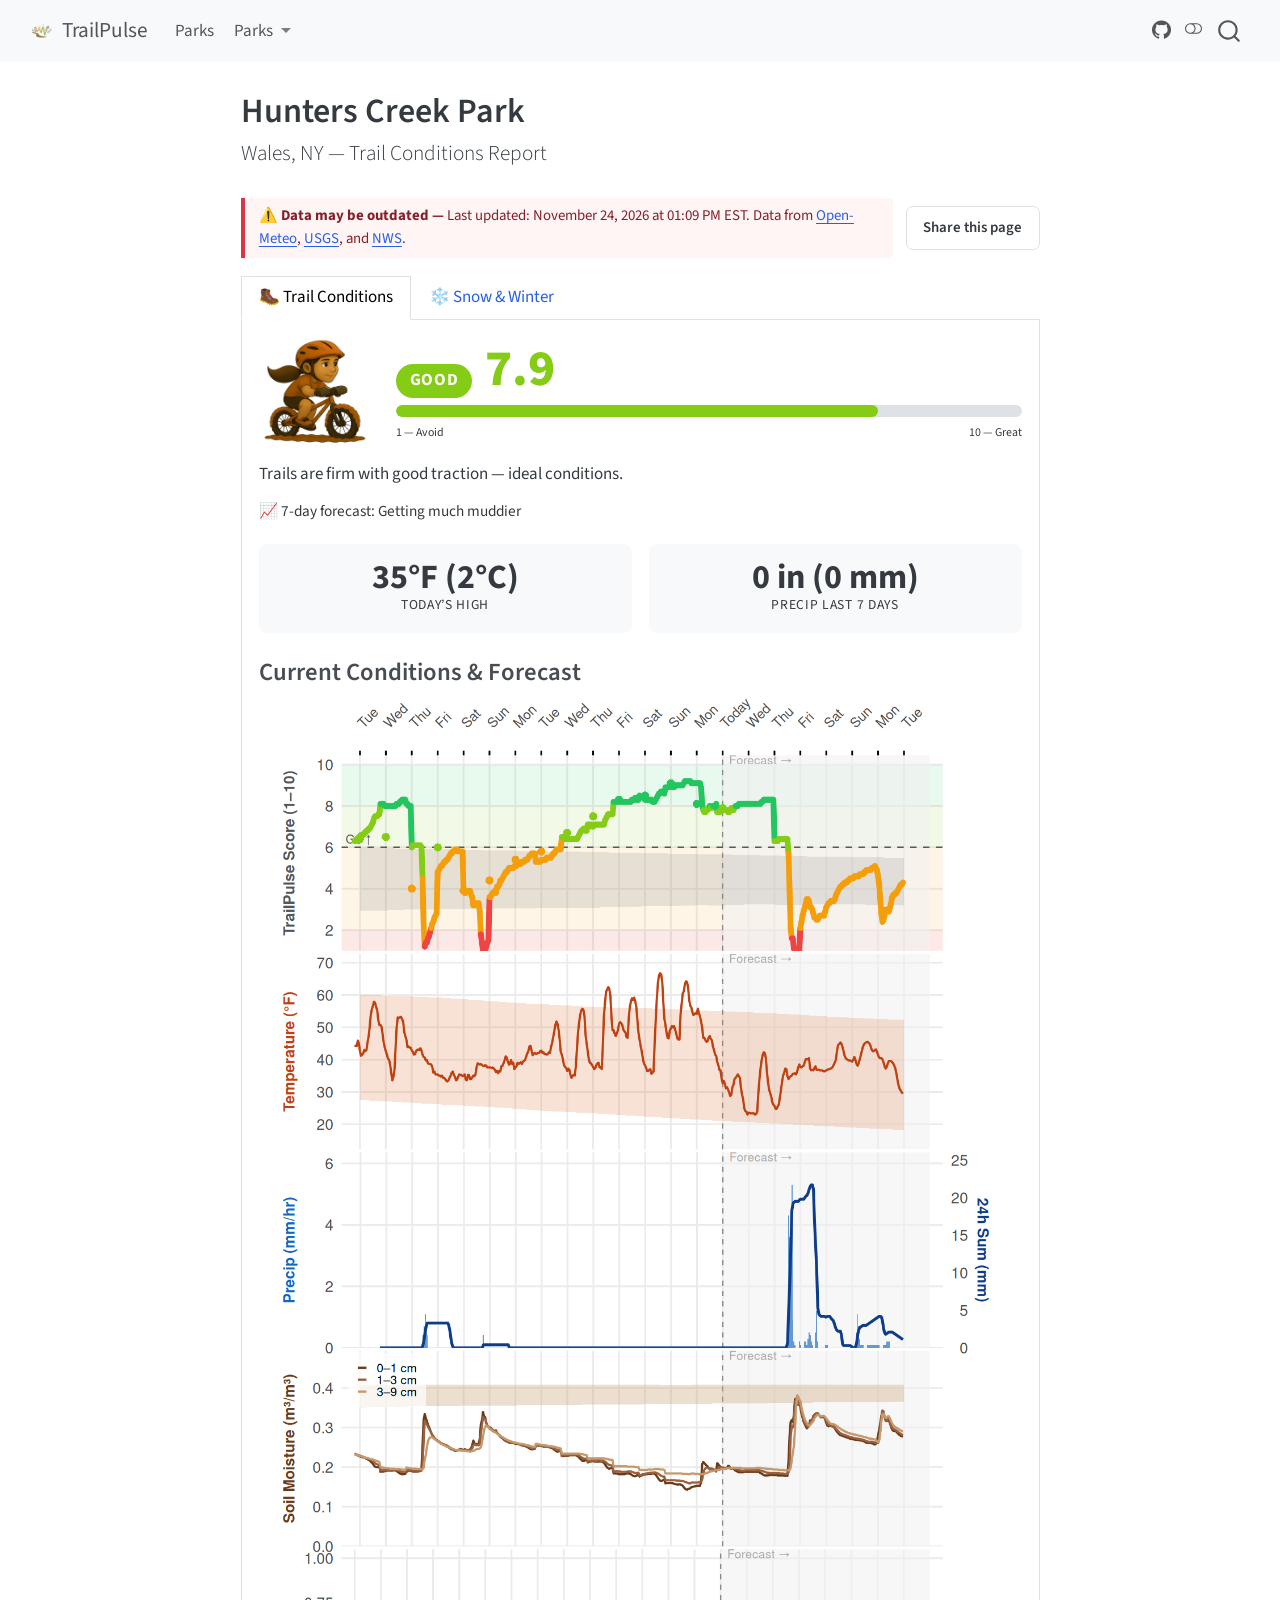
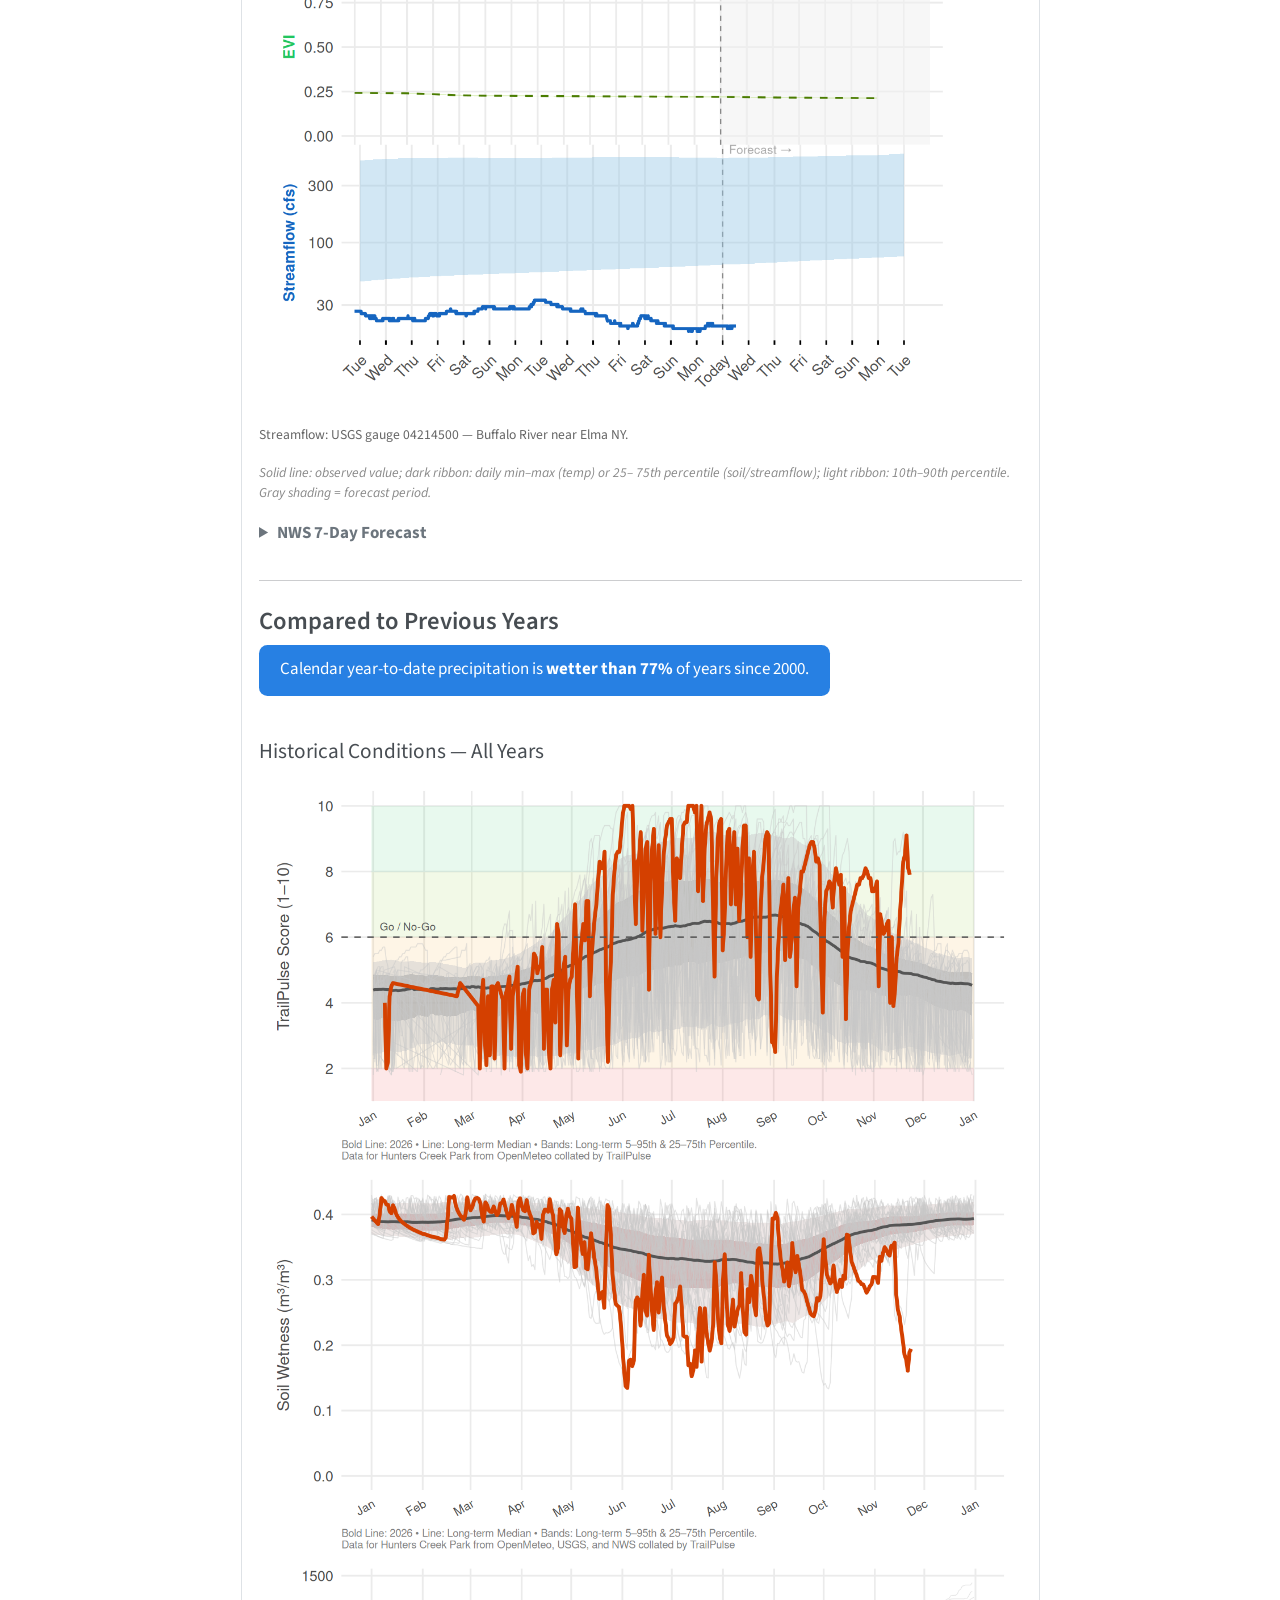
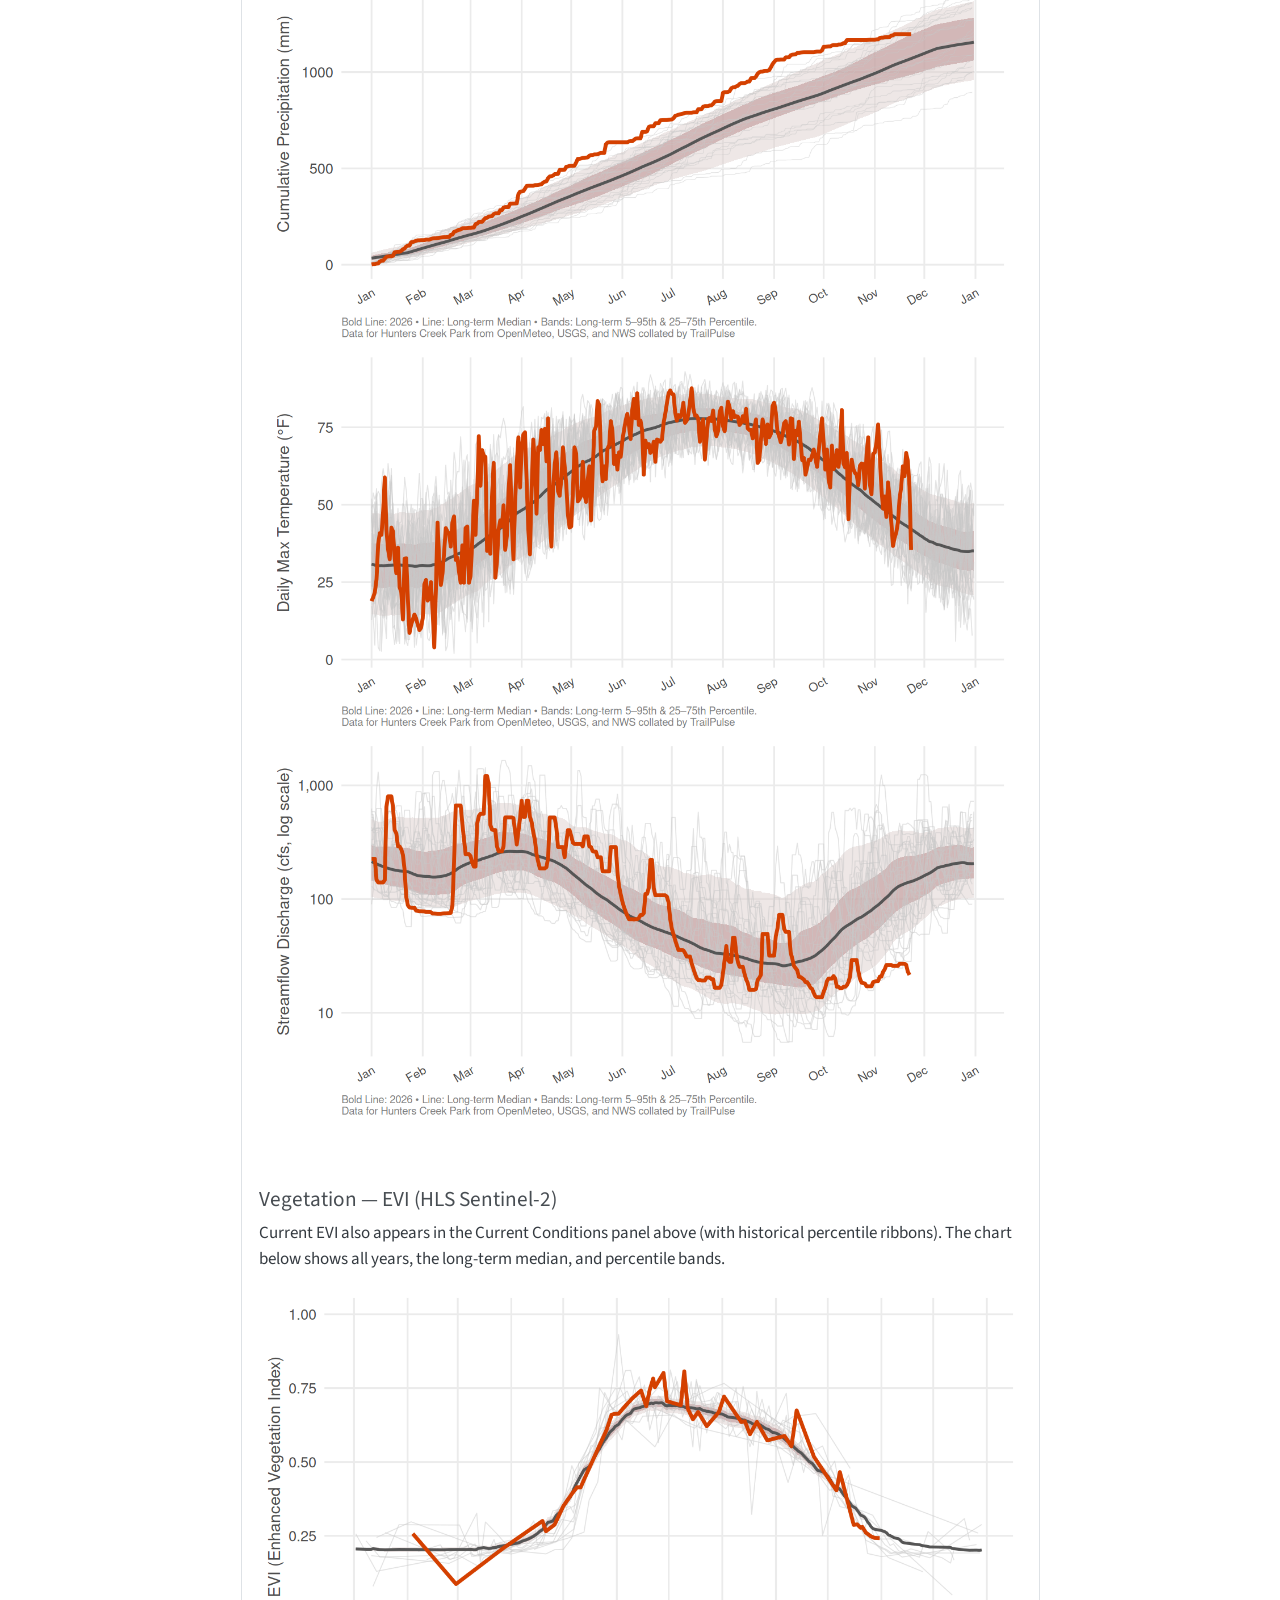
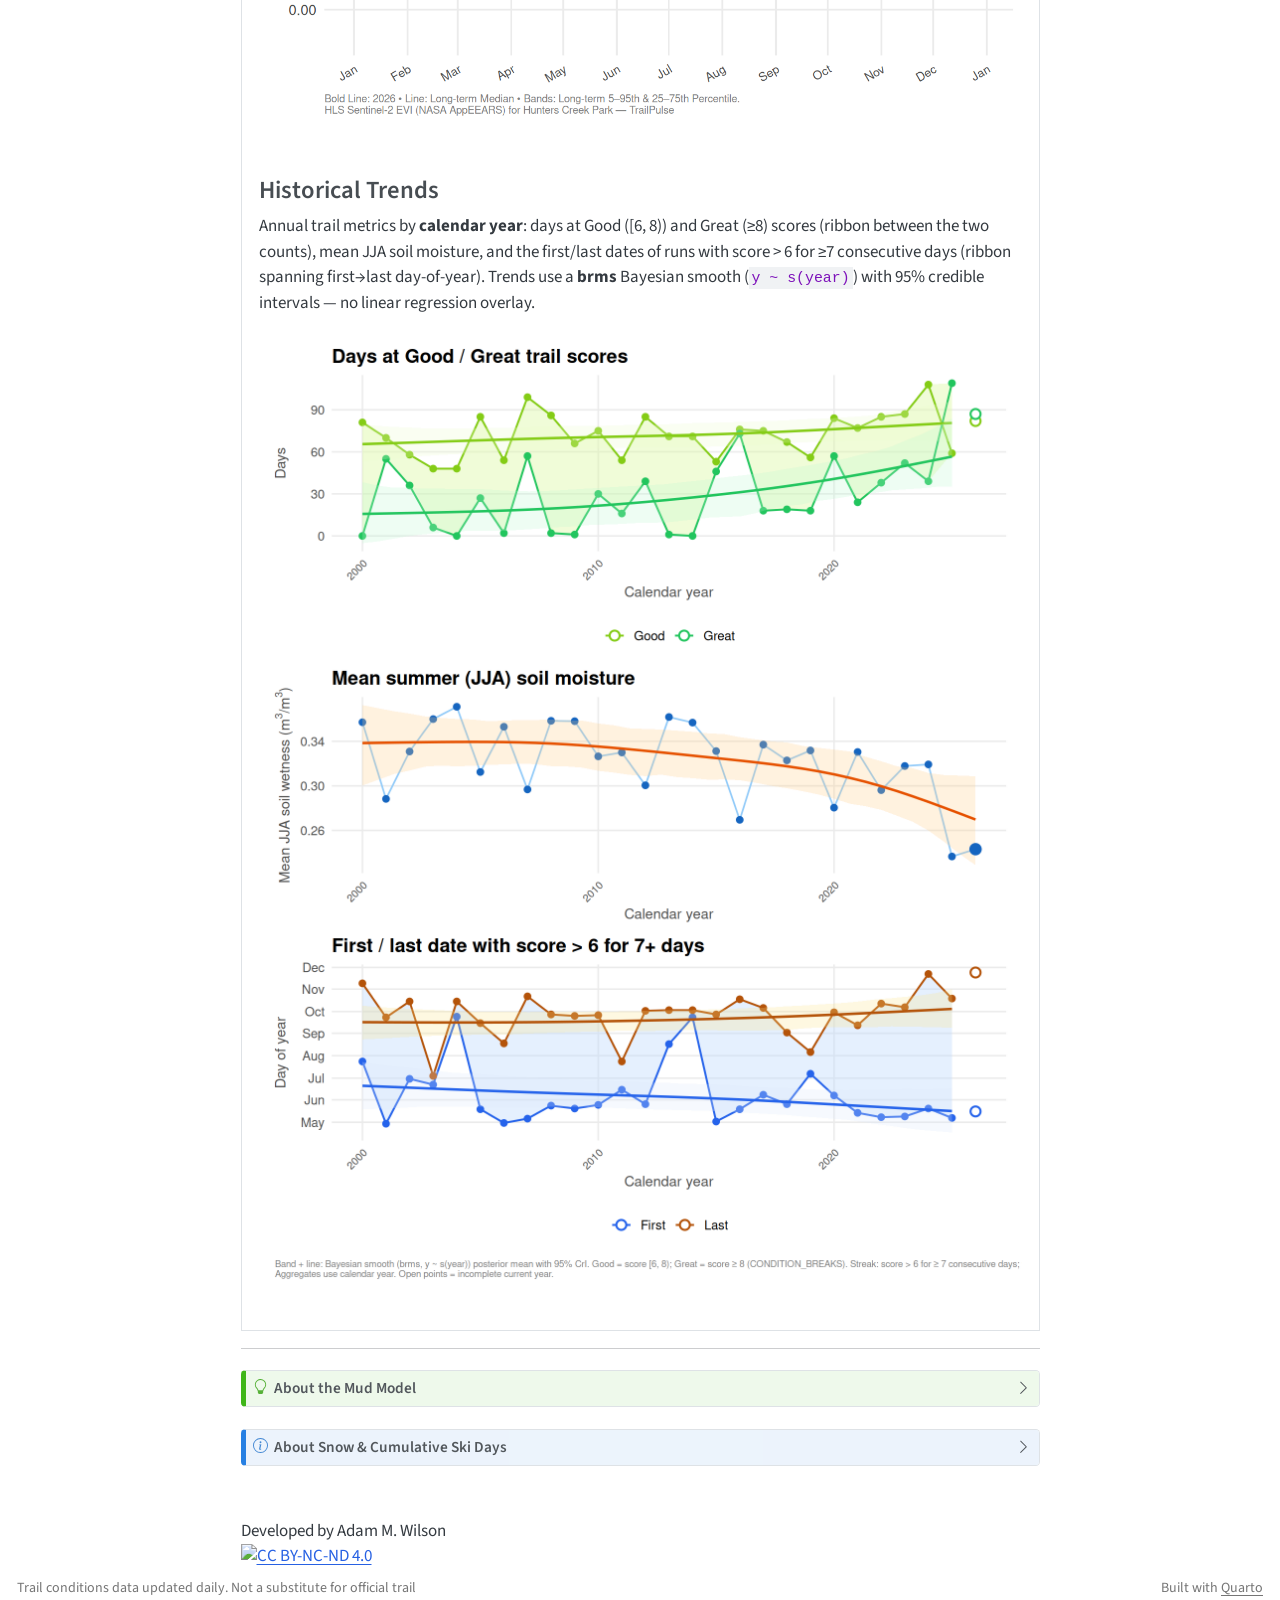
==== commit 1fa08a3b: "Built site for gh-pages" ====
--- a/parks/hunters-creek/index.html
+++ b/parks/hunters-creek/index.html
@@ -565,10 +565,10 @@
 }
 </style>
 <meta property="og:title" content="Hunters Creek Park — Good (7.9/10)">
-<meta property="og:description" content="Trail conditions · High 36°F · 0 mm rain (7d) · Getting much muddier · Updated Nov 24, 2026">
+<meta property="og:description" content="Trail conditions · High 35°F · 0 mm rain (7d) · Getting much muddier · Updated Nov 24, 2026">
 <meta name="twitter:title" content="Hunters Creek Park — Good (7.9/10)">
-<meta name="twitter:description" content="Trail conditions · High 36°F · 0 mm rain (7d) · Getting much muddier · Updated Nov 24, 2026">
-<meta name="description" content="Trail conditions · High 36°F · 0 mm rain (7d) · Getting much muddier · Updated Nov 24, 2026">
+<meta name="twitter:description" content="Trail conditions · High 35°F · 0 mm rain (7d) · Getting much muddier · Updated Nov 24, 2026">
+<meta name="description" content="Trail conditions · High 35°F · 0 mm rain (7d) · Getting much muddier · Updated Nov 24, 2026">
 
 
 <meta property="og:title" content="Hunters Creek Park – TrailPulse">
@@ -838,8 +838,8 @@
 
 
 <div class="tp-page-toolbar">
-<div class="tp-update-banner" data-rendered-at="1795518492">
-Last updated: November 24, 2026 at 06:08 AM EST. Data from <a href="https://open-meteo.com">Open-Meteo</a>, <a href="https://waterdata.usgs.gov">USGS</a>, and <a href="https://www.weather.gov">NWS</a>.
+<div class="tp-update-banner" data-rendered-at="1795543751">
+Last updated: November 24, 2026 at 01:09 PM EST. Data from <a href="https://open-meteo.com">Open-Meteo</a>, <a href="https://waterdata.usgs.gov">USGS</a>, and <a href="https://www.weather.gov">NWS</a>.
 </div>
 <button type="button" class="tp-share-btn" id="tp-share-btn" aria-label="Copy link to this park page">
 Share this page
@@ -875,7 +875,7 @@
 <div class="tp-stat-row">
 <div class="tp-stat-box">
 <div class="stat-value">
-36°F (2°C)
+35°F (2°C)
 </div>
 <div class="stat-label">
 Today’s High
@@ -918,15 +918,14 @@
 <div class="tp-hscroll">
 <div class="tp-forecast-strip tp-forecast-strip--scroll">
 <div class="nws-forecast-card">
-<div class="nws-period-name">Today</div>
+<div class="nws-period-name">This Afternoon</div>
 <img src="https://api.weather.gov/icons/land/day/sct?size=medium" width="48px" height="48px" alt="Mostly Sunny" onerror="this.style.display='none'">
 <div class="nws-temp">
 36°F
 <br>
 2°C
 </div>
-<div class="nws-precip">💧 8%</div>
-<div class="nws-wind">2 to 6 mph</div>
+<div class="nws-wind">5 mph</div>
 <div class="nws-desc">Mostly Sunny</div>
 </div>
 <div class="nws-forecast-card">
@@ -942,39 +941,39 @@
 </div>
 <div class="nws-forecast-card">
 <div class="nws-period-name">Thanksgiving Day</div>
-<img src="https://api.weather.gov/icons/land/day/ovc/rain,80?size=medium" width="48px" height="48px" alt="Cloudy then Light Rain" onerror="this.style.display='none'">
+<img src="https://api.weather.gov/icons/land/day/bkn/rain,100?size=medium" width="48px" height="48px" alt="Mostly Cloudy then Light Rain" onerror="this.style.display='none'">
 <div class="nws-temp">
 41°F
 <br>
 5°C
 </div>
-<div class="nws-precip">💧 75%</div>
-<div class="nws-wind">6 to 10 mph</div>
-<div class="nws-desc">Cloudy then Light Rain</div>
+<div class="nws-precip">💧 96%</div>
+<div class="nws-wind">8 to 13 mph</div>
+<div class="nws-desc">Mostly Cloudy then Light Rain</div>
 </div>
 <div class="nws-forecast-card">
 <div class="nws-period-name">Friday</div>
-<img src="https://api.weather.gov/icons/land/day/rain,100/rain_showers,90?size=medium" width="48px" height="48px" alt="Light Rain then Rain Showers" onerror="this.style.display='none'">
+<img src="https://api.weather.gov/icons/land/day/rain,100/rain,90?size=medium" width="48px" height="48px" alt="Light Rain" onerror="this.style.display='none'">
 <div class="nws-temp">
 42°F
 <br>
 6°C
 </div>
-<div class="nws-precip">💧 98%</div>
-<div class="nws-wind">9 mph</div>
-<div class="nws-desc">Light Rain then Rain Showers</div>
+<div class="nws-precip">💧 97%</div>
+<div class="nws-wind">8 mph</div>
+<div class="nws-desc">Light Rain</div>
 </div>
 <div class="nws-forecast-card">
 <div class="nws-period-name">Saturday</div>
-<img src="https://api.weather.gov/icons/land/day/rain_showers,50/rain_showers,40?size=medium" width="48px" height="48px" alt="Chance Rain Showers" onerror="this.style.display='none'">
+<img src="https://api.weather.gov/icons/land/day/rain_showers,70/rain_showers,40?size=medium" width="48px" height="48px" alt="Rain Showers Likely" onerror="this.style.display='none'">
 <div class="nws-temp">
-43°F
+44°F
 <br>
-6°C
-</div>
-<div class="nws-precip">💧 51%</div>
+7°C
+</div>
+<div class="nws-precip">💧 67%</div>
 <div class="nws-wind">10 mph</div>
-<div class="nws-desc">Chance Rain Showers</div>
+<div class="nws-desc">Rain Showers Likely</div>
 </div>
 <div class="nws-forecast-card">
 <div class="nws-period-name">Sunday</div>
@@ -990,14 +989,14 @@
 </div>
 <div class="nws-forecast-card">
 <div class="nws-period-name">Monday</div>
-<img src="https://api.weather.gov/icons/land/day/rain_showers,60/rain_showers,50?size=medium" width="48px" height="48px" alt="Rain Showers Likely" onerror="this.style.display='none'">
+<img src="https://api.weather.gov/icons/land/day/rain_showers,70/rain_showers,60?size=medium" width="48px" height="48px" alt="Rain Showers Likely" onerror="this.style.display='none'">
 <div class="nws-temp">
 44°F
 <br>
 7°C
 </div>
-<div class="nws-precip">💧 59%</div>
-<div class="nws-wind">9 mph</div>
+<div class="nws-precip">💧 66%</div>
+<div class="nws-wind">10 mph</div>
 <div class="nws-desc">Rain Showers Likely</div>
 </div>
 </div>
@@ -1122,15 +1121,14 @@
 <div class="tp-hscroll">
 <div class="tp-forecast-strip tp-forecast-strip--scroll">
 <div class="nws-forecast-card">
-<div class="nws-period-name">Today</div>
+<div class="nws-period-name">This Afternoon</div>
 <img src="https://api.weather.gov/icons/land/day/sct?size=medium" width="48px" height="48px" alt="Mostly Sunny" onerror="this.style.display='none'">
 <div class="nws-temp">
 36°F
 <br>
 2°C
 </div>
-<div class="nws-precip">💧 8%</div>
-<div class="nws-wind">2 to 6 mph</div>
+<div class="nws-wind">5 mph</div>
 <div class="nws-desc">Mostly Sunny</div>
 </div>
 <div class="nws-forecast-card">
@@ -1146,39 +1144,39 @@
 </div>
 <div class="nws-forecast-card">
 <div class="nws-period-name">Thanksgiving Day</div>
-<img src="https://api.weather.gov/icons/land/day/ovc/rain,80?size=medium" width="48px" height="48px" alt="Cloudy then Light Rain" onerror="this.style.display='none'">
+<img src="https://api.weather.gov/icons/land/day/bkn/rain,100?size=medium" width="48px" height="48px" alt="Mostly Cloudy then Light Rain" onerror="this.style.display='none'">
 <div class="nws-temp">
 41°F
 <br>
 5°C
 </div>
-<div class="nws-precip">💧 75%</div>
-<div class="nws-wind">6 to 10 mph</div>
-<div class="nws-desc">Cloudy then Light Rain</div>
+<div class="nws-precip">💧 96%</div>
+<div class="nws-wind">8 to 13 mph</div>
+<div class="nws-desc">Mostly Cloudy then Light Rain</div>
 </div>
 <div class="nws-forecast-card">
 <div class="nws-period-name">Friday</div>
-<img src="https://api.weather.gov/icons/land/day/rain,100/rain_showers,90?size=medium" width="48px" height="48px" alt="Light Rain then Rain Showers" onerror="this.style.display='none'">
+<img src="https://api.weather.gov/icons/land/day/rain,100/rain,90?size=medium" width="48px" height="48px" alt="Light Rain" onerror="this.style.display='none'">
 <div class="nws-temp">
 42°F
 <br>
 6°C
 </div>
-<div class="nws-precip">💧 98%</div>
-<div class="nws-wind">9 mph</div>
-<div class="nws-desc">Light Rain then Rain Showers</div>
+<div class="nws-precip">💧 97%</div>
+<div class="nws-wind">8 mph</div>
+<div class="nws-desc">Light Rain</div>
 </div>
 <div class="nws-forecast-card">
 <div class="nws-period-name">Saturday</div>
-<img src="https://api.weather.gov/icons/land/day/rain_showers,50/rain_showers,40?size=medium" width="48px" height="48px" alt="Chance Rain Showers" onerror="this.style.display='none'">
+<img src="https://api.weather.gov/icons/land/day/rain_showers,70/rain_showers,40?size=medium" width="48px" height="48px" alt="Rain Showers Likely" onerror="this.style.display='none'">
 <div class="nws-temp">
-43°F
+44°F
 <br>
-6°C
-</div>
-<div class="nws-precip">💧 51%</div>
+7°C
+</div>
+<div class="nws-precip">💧 67%</div>
 <div class="nws-wind">10 mph</div>
-<div class="nws-desc">Chance Rain Showers</div>
+<div class="nws-desc">Rain Showers Likely</div>
 </div>
 <div class="nws-forecast-card">
 <div class="nws-period-name">Sunday</div>
@@ -1194,14 +1192,14 @@
 </div>
 <div class="nws-forecast-card">
 <div class="nws-period-name">Monday</div>
-<img src="https://api.weather.gov/icons/land/day/rain_showers,60/rain_showers,50?size=medium" width="48px" height="48px" alt="Rain Showers Likely" onerror="this.style.display='none'">
+<img src="https://api.weather.gov/icons/land/day/rain_showers,70/rain_showers,60?size=medium" width="48px" height="48px" alt="Rain Showers Likely" onerror="this.style.display='none'">
 <div class="nws-temp">
 44°F
 <br>
 7°C
 </div>
-<div class="nws-precip">💧 59%</div>
-<div class="nws-wind">9 mph</div>
+<div class="nws-precip">💧 66%</div>
+<div class="nws-wind">10 mph</div>
 <div class="nws-desc">Rain Showers Likely</div>
 </div>
 </div>
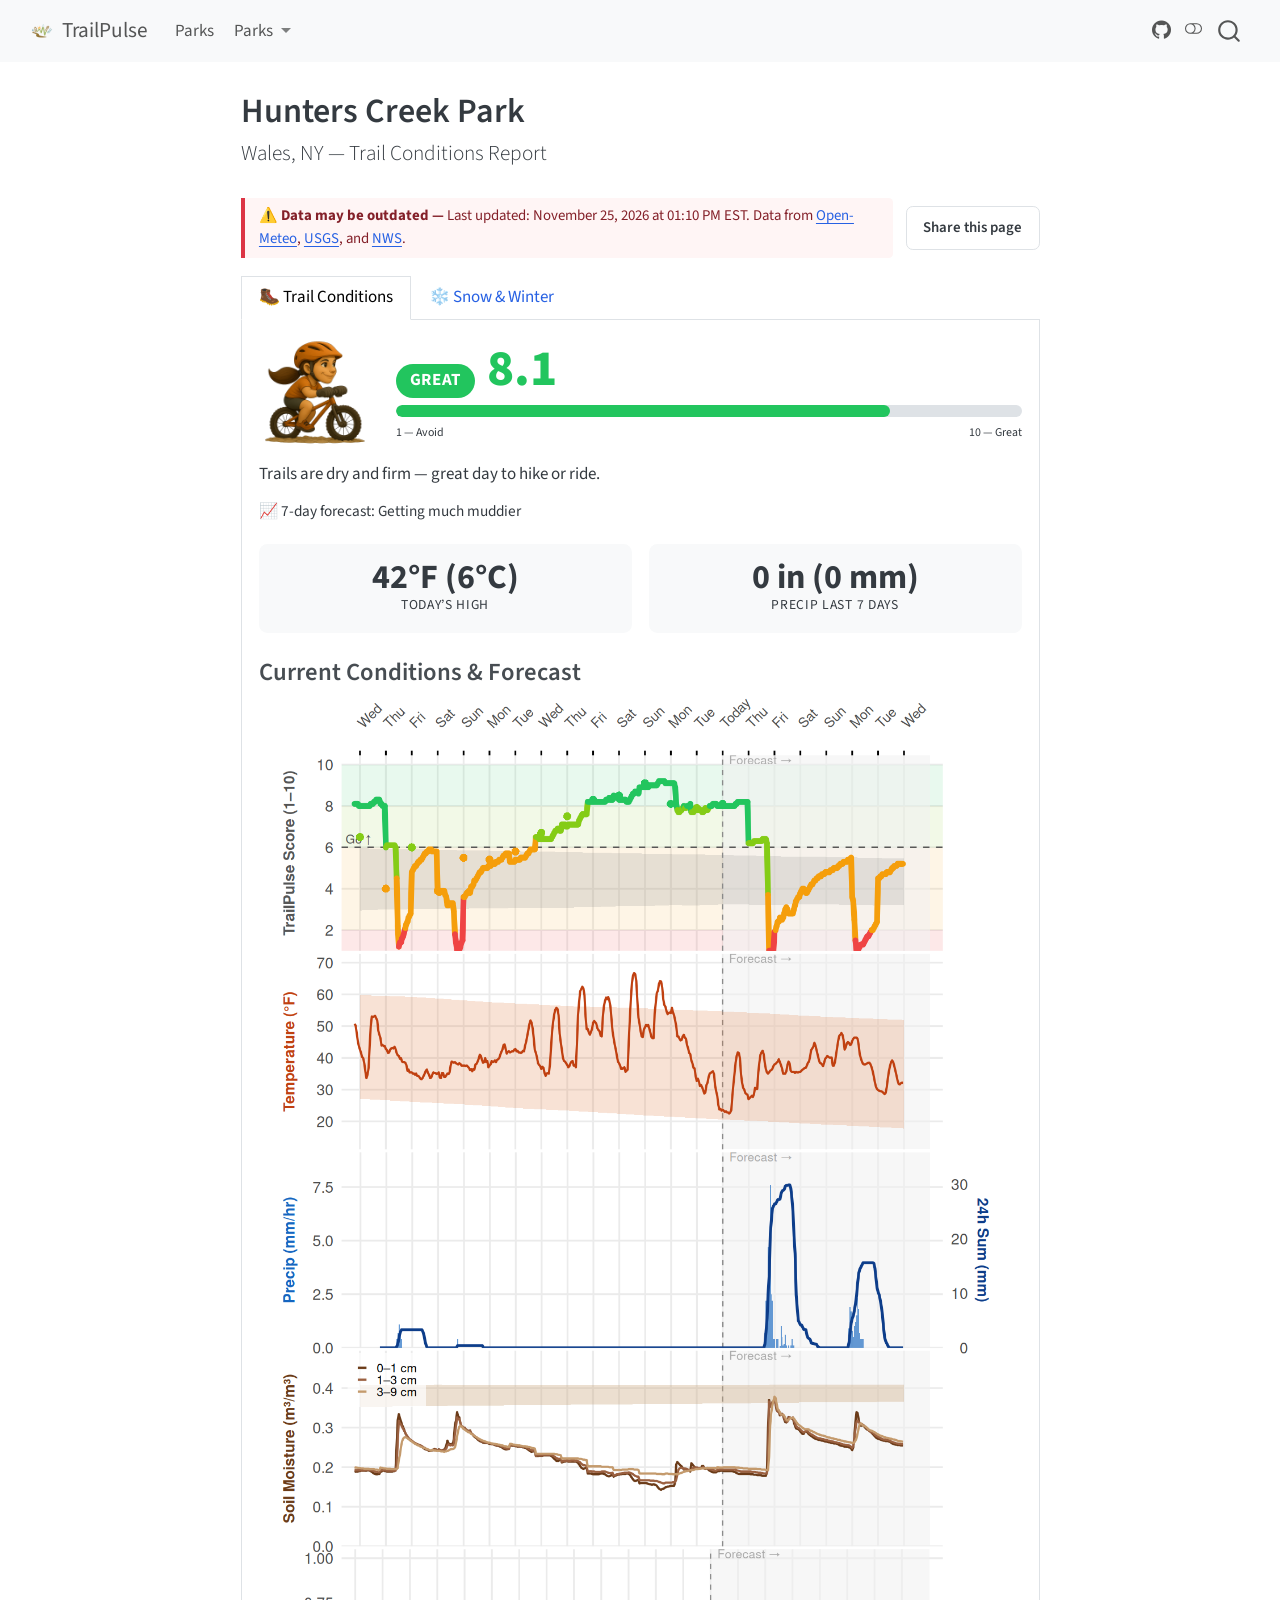
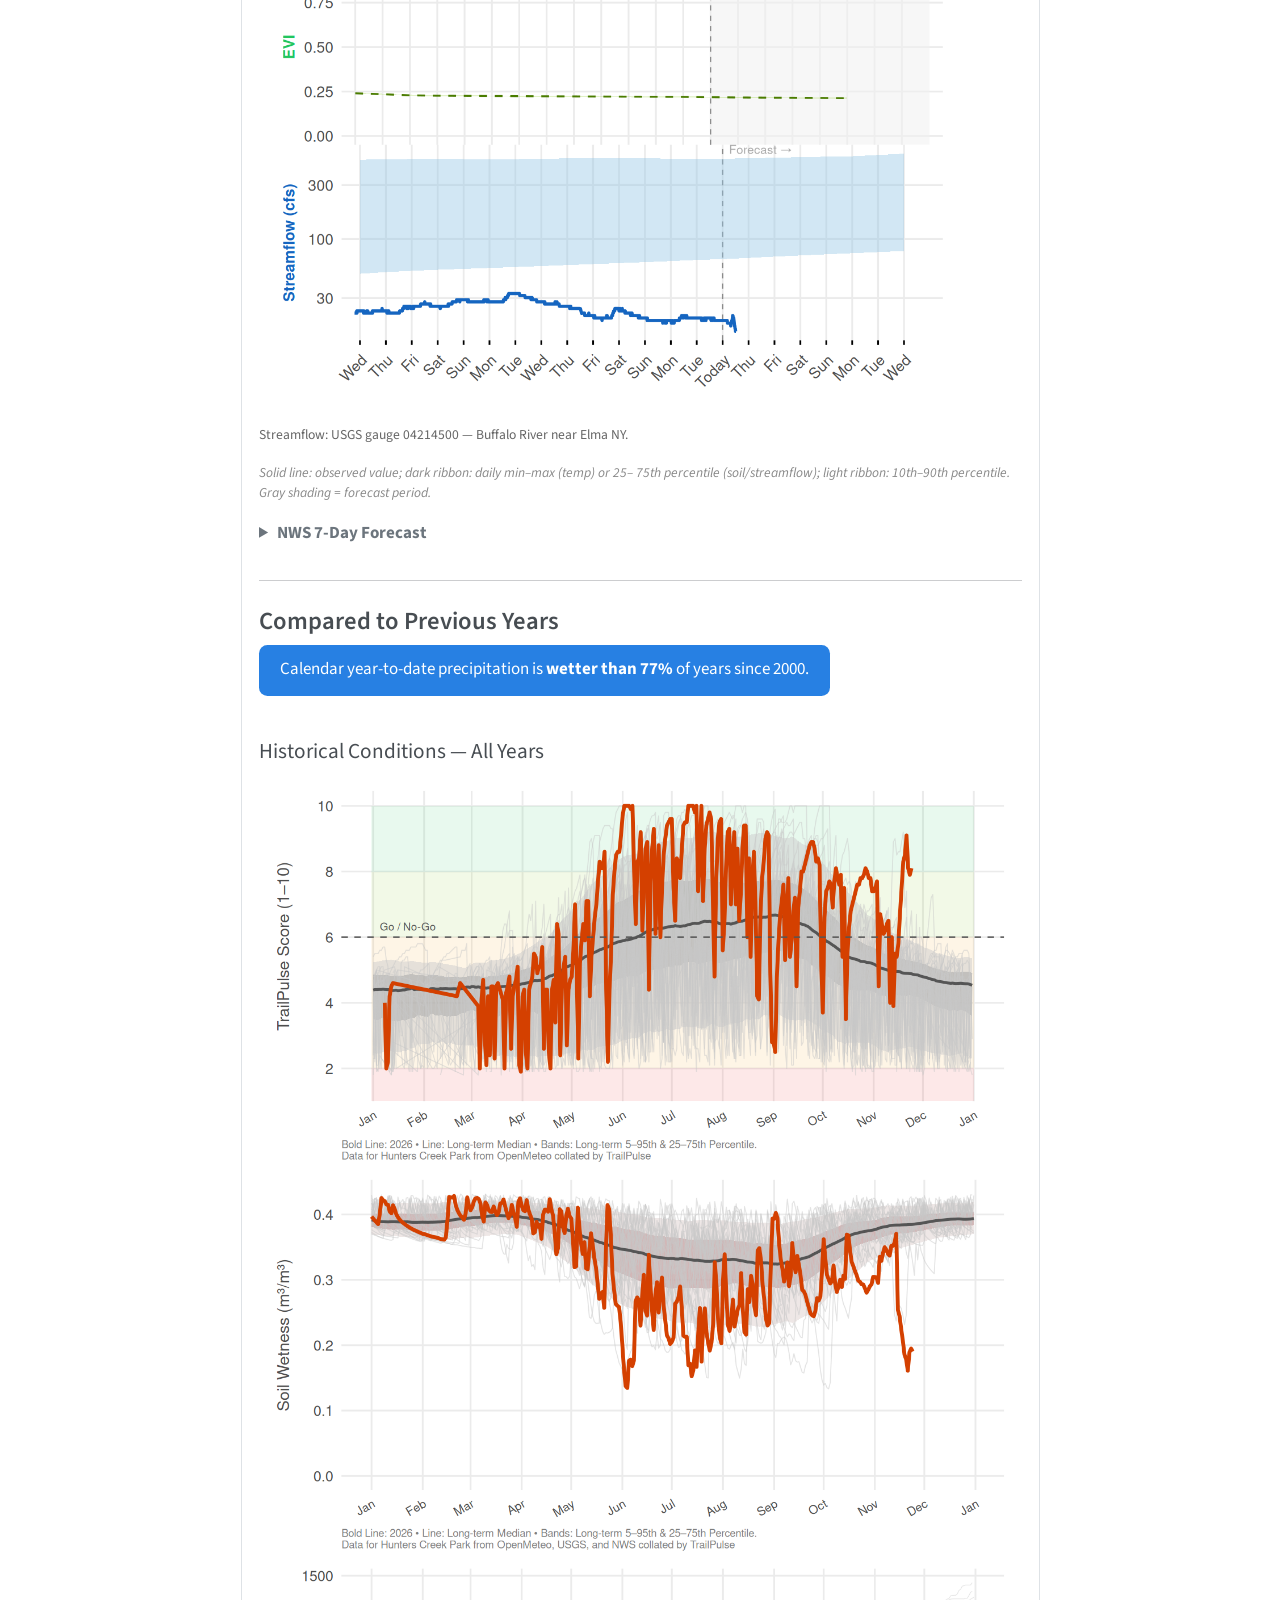
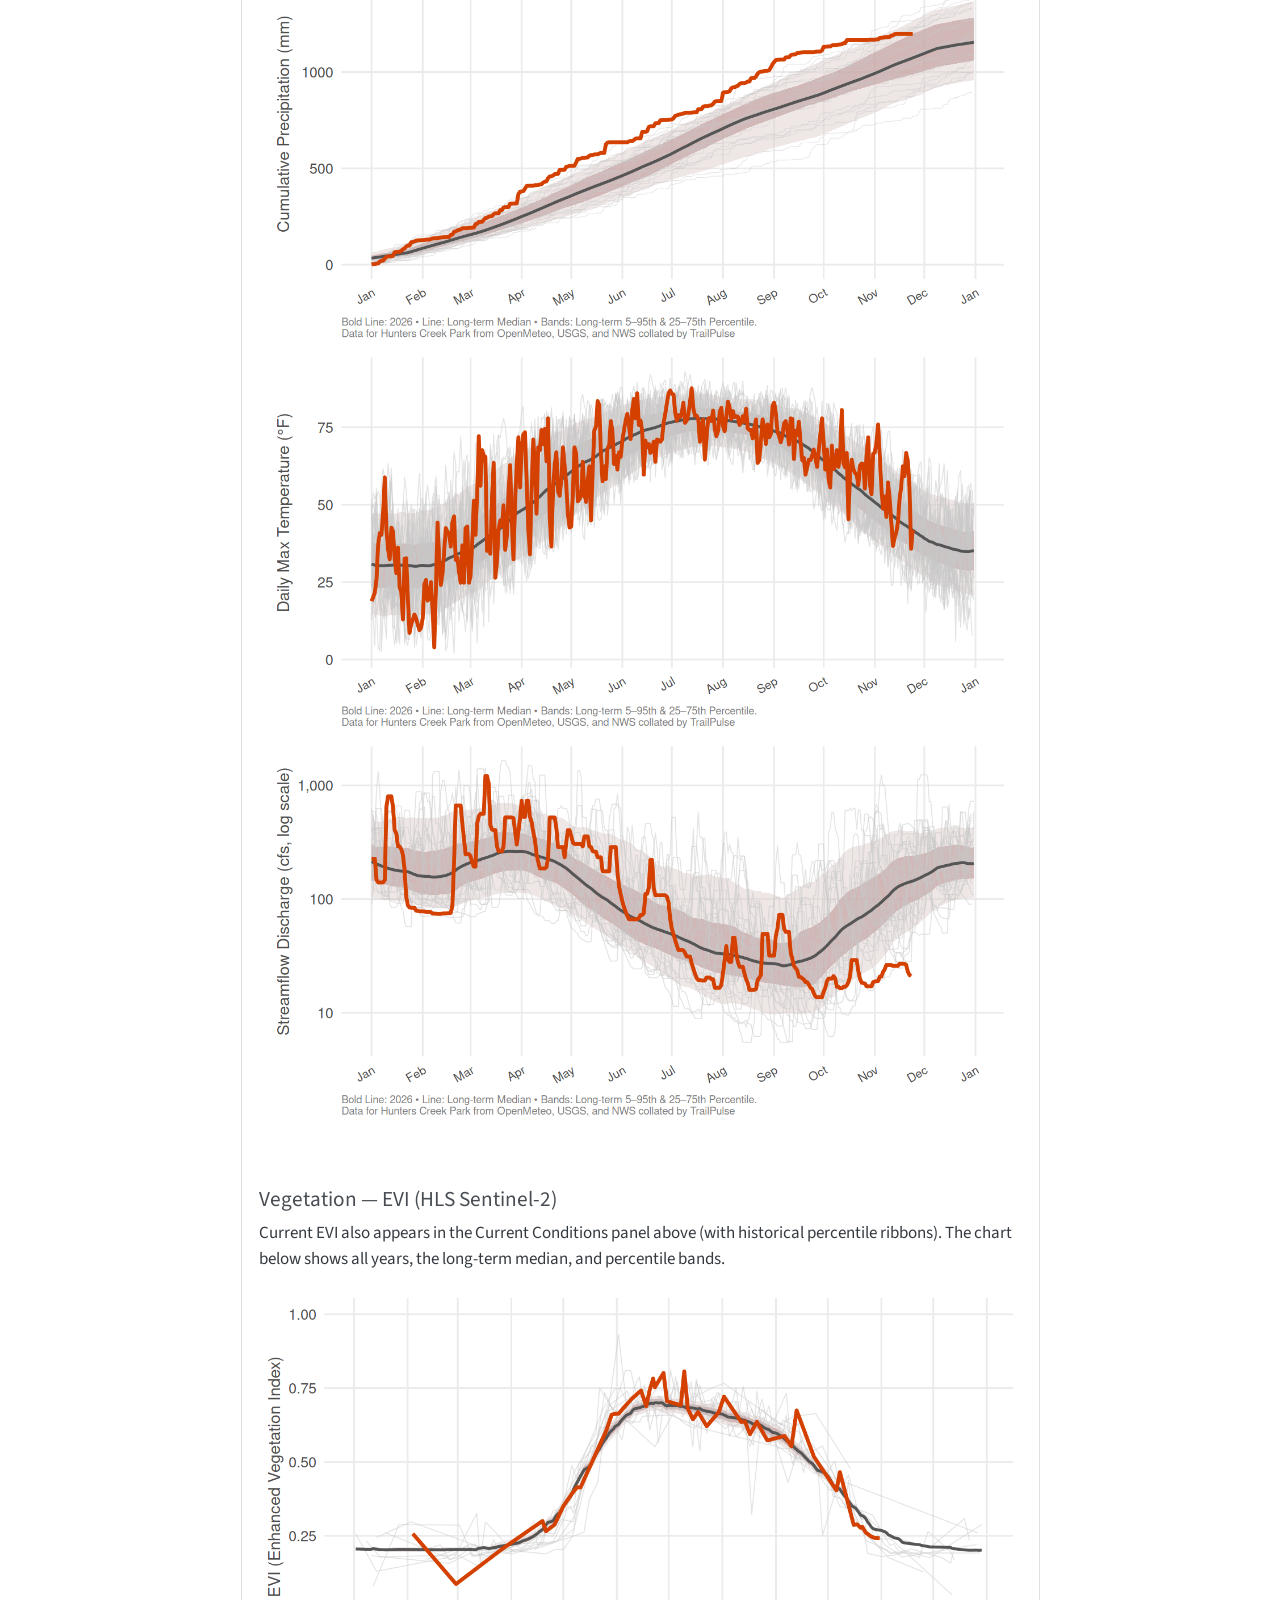
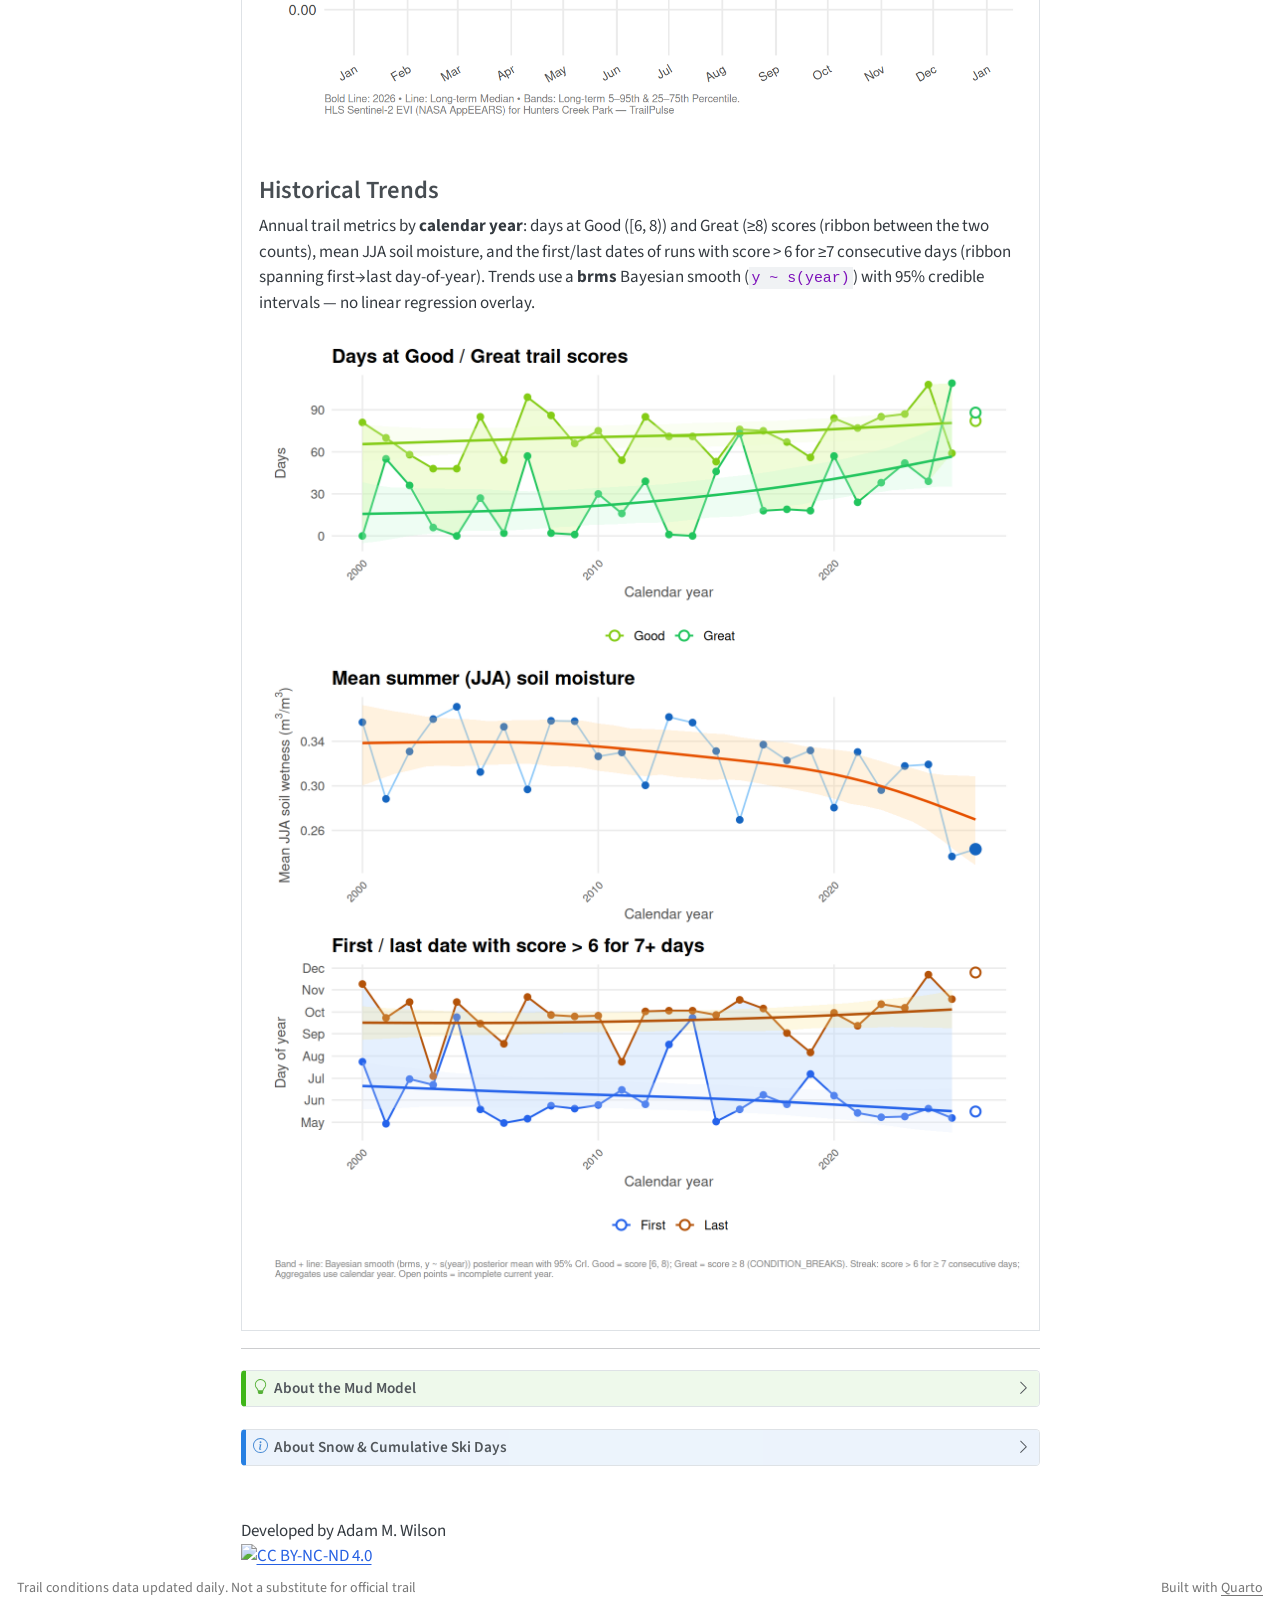
==== commit 092048be: "Built site for gh-pages" ====
--- a/parks/hunters-creek/index.html
+++ b/parks/hunters-creek/index.html
@@ -49,9 +49,9 @@
 <link href="../../site_libs/quarto-html/quarto-syntax-highlighting-63b5708e65d6cd79cd7618c58d0c21e7.css" rel="stylesheet" class="quarto-color-scheme-extra" id="quarto-text-highlighting-styles">
 <script src="../../site_libs/bootstrap/bootstrap.min.js"></script>
 <link href="../../site_libs/bootstrap/bootstrap-icons.css" rel="stylesheet">
-<link href="../../site_libs/bootstrap/bootstrap-ea67d19c76e621e4bbc67ae8277c98bb.min.css" rel="stylesheet" append-hash="true" class="quarto-color-scheme" id="quarto-bootstrap" data-mode="light">
-<link href="../../site_libs/bootstrap/bootstrap-dark-d78374ffb415f58d4677e92c01d567e3.min.css" rel="stylesheet" append-hash="true" class="quarto-color-scheme quarto-color-alternate" id="quarto-bootstrap" data-mode="dark">
-<link href="../../site_libs/bootstrap/bootstrap-ea67d19c76e621e4bbc67ae8277c98bb.min.css" rel="stylesheet" append-hash="true" class="quarto-color-scheme-extra" id="quarto-bootstrap" data-mode="light">
+<link href="../../site_libs/bootstrap/bootstrap-3191446cf01d07254cce00ea98dcb138.min.css" rel="stylesheet" append-hash="true" class="quarto-color-scheme" id="quarto-bootstrap" data-mode="light">
+<link href="../../site_libs/bootstrap/bootstrap-dark-01ff0db6beb894ce1e8b5cbee5b9b6d6.min.css" rel="stylesheet" append-hash="true" class="quarto-color-scheme quarto-color-alternate" id="quarto-bootstrap" data-mode="dark">
+<link href="../../site_libs/bootstrap/bootstrap-3191446cf01d07254cce00ea98dcb138.min.css" rel="stylesheet" append-hash="true" class="quarto-color-scheme-extra" id="quarto-bootstrap" data-mode="light">
 <script id="quarto-search-options" type="application/json">{
   "location": "navbar",
   "copy-button": false,
@@ -564,11 +564,11 @@
   }
 }
 </style>
-<meta property="og:title" content="Hunters Creek Park — Good (7.9/10)">
-<meta property="og:description" content="Trail conditions · High 35°F · 0 mm rain (7d) · Getting much muddier · Updated Nov 24, 2026">
-<meta name="twitter:title" content="Hunters Creek Park — Good (7.9/10)">
-<meta name="twitter:description" content="Trail conditions · High 35°F · 0 mm rain (7d) · Getting much muddier · Updated Nov 24, 2026">
-<meta name="description" content="Trail conditions · High 35°F · 0 mm rain (7d) · Getting much muddier · Updated Nov 24, 2026">
+<meta property="og:title" content="Hunters Creek Park — Great (8.1/10)">
+<meta property="og:description" content="Trail conditions · High 42°F · 0 mm rain (7d) · Getting much muddier · Updated Nov 25, 2026">
+<meta name="twitter:title" content="Hunters Creek Park — Great (8.1/10)">
+<meta name="twitter:description" content="Trail conditions · High 42°F · 0 mm rain (7d) · Getting much muddier · Updated Nov 25, 2026">
+<meta name="description" content="Trail conditions · High 42°F · 0 mm rain (7d) · Getting much muddier · Updated Nov 25, 2026">
 
 
 <meta property="og:title" content="Hunters Creek Park – TrailPulse">
@@ -838,8 +838,8 @@
 
 
 <div class="tp-page-toolbar">
-<div class="tp-update-banner" data-rendered-at="1795543751">
-Last updated: November 24, 2026 at 01:09 PM EST. Data from <a href="https://open-meteo.com">Open-Meteo</a>, <a href="https://waterdata.usgs.gov">USGS</a>, and <a href="https://www.weather.gov">NWS</a>.
+<div class="tp-update-banner" data-rendered-at="1795630205">
+Last updated: November 25, 2026 at 01:10 PM EST. Data from <a href="https://open-meteo.com">Open-Meteo</a>, <a href="https://waterdata.usgs.gov">USGS</a>, and <a href="https://www.weather.gov">NWS</a>.
 </div>
 <button type="button" class="tp-share-btn" id="tp-share-btn" aria-label="Copy link to this park page">
 Share this page
@@ -851,13 +851,13 @@
 <div id="tabset-1-1" class="tab-pane active" role="tabpanel" aria-labelledby="tabset-1-1-tab">
 <div class="tp-condition-card">
 <div class="tp-condition-main">
-<img src="../../img/mudface/mudface02.png" alt="Good" style="width:112px;height:112px;object-fit:contain;">
+<img src="../../img/mudface/mudface01.png" alt="Great" style="width:112px;height:112px;object-fit:contain;">
 <div class="tp-score-col">
 <div class="tp-score-header">
-<span class="tp-label-pill" style="background:#84cc16">Good</span><span class="tp-score-num" style="color:#84cc16">7.9</span>
+<span class="tp-label-pill" style="background:#22c55e">Great</span><span class="tp-score-num" style="color:#22c55e">8.1</span>
 </div>
 <div class="tp-score-bar-bg">
-<div class="tp-score-bar-fill" style="width:77%;background:#84cc16">
+<div class="tp-score-bar-fill" style="width:79%;background:#22c55e">
 
 </div>
 </div>
@@ -867,7 +867,7 @@
 </div>
 </div>
 <p style="margin:0">
-Trails are firm with good traction — ideal conditions.
+Trails are dry and firm — great day to hike or ride.
 </p>
 <div class="tp-context-row">
 📈 7-day forecast: Getting much muddier
@@ -875,7 +875,7 @@
 <div class="tp-stat-row">
 <div class="tp-stat-box">
 <div class="stat-value">
-35°F (2°C)
+42°F (6°C)
 </div>
 <div class="stat-label">
 Today’s High
@@ -921,83 +921,84 @@
 <div class="nws-period-name">This Afternoon</div>
 <img src="https://api.weather.gov/icons/land/day/sct?size=medium" width="48px" height="48px" alt="Mostly Sunny" onerror="this.style.display='none'">
 <div class="nws-temp">
-36°F
-<br>
-2°C
-</div>
-<div class="nws-wind">5 mph</div>
-<div class="nws-desc">Mostly Sunny</div>
-</div>
-<div class="nws-forecast-card">
-<div class="nws-period-name">Wednesday</div>
-<img src="https://api.weather.gov/icons/land/day/sct?size=medium" width="48px" height="48px" alt="Mostly Sunny" onerror="this.style.display='none'">
-<div class="nws-temp">
 42°F
 <br>
 6°C
 </div>
-<div class="nws-wind">2 to 6 mph</div>
+<div class="nws-wind">6 mph</div>
 <div class="nws-desc">Mostly Sunny</div>
 </div>
 <div class="nws-forecast-card">
 <div class="nws-period-name">Thanksgiving Day</div>
-<img src="https://api.weather.gov/icons/land/day/bkn/rain,100?size=medium" width="48px" height="48px" alt="Mostly Cloudy then Light Rain" onerror="this.style.display='none'">
+<img src="https://api.weather.gov/icons/land/day/rain_showers,20/rain_showers,100?size=medium" width="48px" height="48px" alt="Rain Showers" onerror="this.style.display='none'">
 <div class="nws-temp">
-41°F
+40°F
 <br>
-5°C
+4°C
 </div>
 <div class="nws-precip">💧 96%</div>
-<div class="nws-wind">8 to 13 mph</div>
-<div class="nws-desc">Mostly Cloudy then Light Rain</div>
+<div class="nws-wind">9 to 16 mph</div>
+<div class="nws-desc">Rain Showers</div>
 </div>
 <div class="nws-forecast-card">
 <div class="nws-period-name">Friday</div>
-<img src="https://api.weather.gov/icons/land/day/rain,100/rain,90?size=medium" width="48px" height="48px" alt="Light Rain" onerror="this.style.display='none'">
-<div class="nws-temp">
-42°F
-<br>
-6°C
-</div>
-<div class="nws-precip">💧 97%</div>
-<div class="nws-wind">8 mph</div>
-<div class="nws-desc">Light Rain</div>
-</div>
-<div class="nws-forecast-card">
-<div class="nws-period-name">Saturday</div>
-<img src="https://api.weather.gov/icons/land/day/rain_showers,70/rain_showers,40?size=medium" width="48px" height="48px" alt="Rain Showers Likely" onerror="this.style.display='none'">
+<img src="https://api.weather.gov/icons/land/day/rain_showers,100?size=medium" width="48px" height="48px" alt="Rain Showers" onerror="this.style.display='none'">
 <div class="nws-temp">
 44°F
 <br>
 7°C
 </div>
-<div class="nws-precip">💧 67%</div>
+<div class="nws-precip">💧 95%</div>
+<div class="nws-wind">8 mph</div>
+<div class="nws-desc">Rain Showers</div>
+</div>
+<div class="nws-forecast-card">
+<div class="nws-period-name">Saturday</div>
+<img src="https://api.weather.gov/icons/land/day/rain_showers,90/rain_showers,40?size=medium" width="48px" height="48px" alt="Rain Showers" onerror="this.style.display='none'">
+<div class="nws-temp">
+45°F
+<br>
+7°C
+</div>
+<div class="nws-precip">💧 85%</div>
 <div class="nws-wind">10 mph</div>
-<div class="nws-desc">Rain Showers Likely</div>
+<div class="nws-desc">Rain Showers</div>
 </div>
 <div class="nws-forecast-card">
 <div class="nws-period-name">Sunday</div>
-<img src="https://api.weather.gov/icons/land/day/rain_showers,30/rain_showers,40?size=medium" width="48px" height="48px" alt="Chance Rain Showers" onerror="this.style.display='none'">
+<img src="https://api.weather.gov/icons/land/day/bkn/rain_showers,30?size=medium" width="48px" height="48px" alt="Mostly Cloudy then Chance Rain Showers" onerror="this.style.display='none'">
 <div class="nws-temp">
-48°F
+50°F
 <br>
-9°C
-</div>
-<div class="nws-precip">💧 41%</div>
-<div class="nws-wind">9 mph</div>
-<div class="nws-desc">Chance Rain Showers</div>
+10°C
+</div>
+<div class="nws-precip">💧 28%</div>
+<div class="nws-wind">7 mph</div>
+<div class="nws-desc">Mostly Cloudy then Chance Rain Showers</div>
 </div>
 <div class="nws-forecast-card">
 <div class="nws-period-name">Monday</div>
-<img src="https://api.weather.gov/icons/land/day/rain_showers,70/rain_showers,60?size=medium" width="48px" height="48px" alt="Rain Showers Likely" onerror="this.style.display='none'">
+<img src="https://api.weather.gov/icons/land/day/rain_showers,100/rain_showers,60?size=medium" width="48px" height="48px" alt="Rain Showers" onerror="this.style.display='none'">
 <div class="nws-temp">
-44°F
+45°F
 <br>
 7°C
 </div>
-<div class="nws-precip">💧 66%</div>
-<div class="nws-wind">10 mph</div>
-<div class="nws-desc">Rain Showers Likely</div>
+<div class="nws-precip">💧 95%</div>
+<div class="nws-wind">8 to 12 mph</div>
+<div class="nws-desc">Rain Showers</div>
+</div>
+<div class="nws-forecast-card">
+<div class="nws-period-name">Tuesday</div>
+<img src="https://api.weather.gov/icons/land/day/bkn?size=medium" width="48px" height="48px" alt="Partly Sunny" onerror="this.style.display='none'">
+<div class="nws-temp">
+43°F
+<br>
+6°C
+</div>
+<div class="nws-precip">💧 7%</div>
+<div class="nws-wind">2 to 6 mph</div>
+<div class="nws-desc">Partly Sunny</div>
 </div>
 </div>
 </div>
@@ -1124,83 +1125,84 @@
 <div class="nws-period-name">This Afternoon</div>
 <img src="https://api.weather.gov/icons/land/day/sct?size=medium" width="48px" height="48px" alt="Mostly Sunny" onerror="this.style.display='none'">
 <div class="nws-temp">
-36°F
-<br>
-2°C
-</div>
-<div class="nws-wind">5 mph</div>
-<div class="nws-desc">Mostly Sunny</div>
-</div>
-<div class="nws-forecast-card">
-<div class="nws-period-name">Wednesday</div>
-<img src="https://api.weather.gov/icons/land/day/sct?size=medium" width="48px" height="48px" alt="Mostly Sunny" onerror="this.style.display='none'">
-<div class="nws-temp">
 42°F
 <br>
 6°C
 </div>
-<div class="nws-wind">2 to 6 mph</div>
+<div class="nws-wind">6 mph</div>
 <div class="nws-desc">Mostly Sunny</div>
 </div>
 <div class="nws-forecast-card">
 <div class="nws-period-name">Thanksgiving Day</div>
-<img src="https://api.weather.gov/icons/land/day/bkn/rain,100?size=medium" width="48px" height="48px" alt="Mostly Cloudy then Light Rain" onerror="this.style.display='none'">
+<img src="https://api.weather.gov/icons/land/day/rain_showers,20/rain_showers,100?size=medium" width="48px" height="48px" alt="Rain Showers" onerror="this.style.display='none'">
 <div class="nws-temp">
-41°F
+40°F
 <br>
-5°C
+4°C
 </div>
 <div class="nws-precip">💧 96%</div>
-<div class="nws-wind">8 to 13 mph</div>
-<div class="nws-desc">Mostly Cloudy then Light Rain</div>
+<div class="nws-wind">9 to 16 mph</div>
+<div class="nws-desc">Rain Showers</div>
 </div>
 <div class="nws-forecast-card">
 <div class="nws-period-name">Friday</div>
-<img src="https://api.weather.gov/icons/land/day/rain,100/rain,90?size=medium" width="48px" height="48px" alt="Light Rain" onerror="this.style.display='none'">
-<div class="nws-temp">
-42°F
-<br>
-6°C
-</div>
-<div class="nws-precip">💧 97%</div>
-<div class="nws-wind">8 mph</div>
-<div class="nws-desc">Light Rain</div>
-</div>
-<div class="nws-forecast-card">
-<div class="nws-period-name">Saturday</div>
-<img src="https://api.weather.gov/icons/land/day/rain_showers,70/rain_showers,40?size=medium" width="48px" height="48px" alt="Rain Showers Likely" onerror="this.style.display='none'">
+<img src="https://api.weather.gov/icons/land/day/rain_showers,100?size=medium" width="48px" height="48px" alt="Rain Showers" onerror="this.style.display='none'">
 <div class="nws-temp">
 44°F
 <br>
 7°C
 </div>
-<div class="nws-precip">💧 67%</div>
+<div class="nws-precip">💧 95%</div>
+<div class="nws-wind">8 mph</div>
+<div class="nws-desc">Rain Showers</div>
+</div>
+<div class="nws-forecast-card">
+<div class="nws-period-name">Saturday</div>
+<img src="https://api.weather.gov/icons/land/day/rain_showers,90/rain_showers,40?size=medium" width="48px" height="48px" alt="Rain Showers" onerror="this.style.display='none'">
+<div class="nws-temp">
+45°F
+<br>
+7°C
+</div>
+<div class="nws-precip">💧 85%</div>
 <div class="nws-wind">10 mph</div>
-<div class="nws-desc">Rain Showers Likely</div>
+<div class="nws-desc">Rain Showers</div>
 </div>
 <div class="nws-forecast-card">
 <div class="nws-period-name">Sunday</div>
-<img src="https://api.weather.gov/icons/land/day/rain_showers,30/rain_showers,40?size=medium" width="48px" height="48px" alt="Chance Rain Showers" onerror="this.style.display='none'">
+<img src="https://api.weather.gov/icons/land/day/bkn/rain_showers,30?size=medium" width="48px" height="48px" alt="Mostly Cloudy then Chance Rain Showers" onerror="this.style.display='none'">
 <div class="nws-temp">
-48°F
+50°F
 <br>
-9°C
-</div>
-<div class="nws-precip">💧 41%</div>
-<div class="nws-wind">9 mph</div>
-<div class="nws-desc">Chance Rain Showers</div>
+10°C
+</div>
+<div class="nws-precip">💧 28%</div>
+<div class="nws-wind">7 mph</div>
+<div class="nws-desc">Mostly Cloudy then Chance Rain Showers</div>
 </div>
 <div class="nws-forecast-card">
 <div class="nws-period-name">Monday</div>
-<img src="https://api.weather.gov/icons/land/day/rain_showers,70/rain_showers,60?size=medium" width="48px" height="48px" alt="Rain Showers Likely" onerror="this.style.display='none'">
+<img src="https://api.weather.gov/icons/land/day/rain_showers,100/rain_showers,60?size=medium" width="48px" height="48px" alt="Rain Showers" onerror="this.style.display='none'">
 <div class="nws-temp">
-44°F
+45°F
 <br>
 7°C
 </div>
-<div class="nws-precip">💧 66%</div>
-<div class="nws-wind">10 mph</div>
-<div class="nws-desc">Rain Showers Likely</div>
+<div class="nws-precip">💧 95%</div>
+<div class="nws-wind">8 to 12 mph</div>
+<div class="nws-desc">Rain Showers</div>
+</div>
+<div class="nws-forecast-card">
+<div class="nws-period-name">Tuesday</div>
+<img src="https://api.weather.gov/icons/land/day/bkn?size=medium" width="48px" height="48px" alt="Partly Sunny" onerror="this.style.display='none'">
+<div class="nws-temp">
+43°F
+<br>
+6°C
+</div>
+<div class="nws-precip">💧 7%</div>
+<div class="nws-wind">2 to 6 mph</div>
+<div class="nws-desc">Partly Sunny</div>
 </div>
 </div>
 </div>
@@ -1216,7 +1218,7 @@
 Winter season aggregates use <strong>Sep–May</strong> (not calendar year). Trail-tab precip percentiles remain calendar YTD.
 </p>
 <div class="tp-percentile" style="margin-bottom:1rem;">
-Season-to-date snowfall is <strong>less snowy than 4%</strong> of winters since 2000.
+Season-to-date snowfall is <strong>less snowy than 0%</strong> of winters since 2000.
 </div>
 <div class="tp-percentile" style="margin-bottom:1rem;">
 0 cumulative ski days (≥10 cm / 4 in) so far — more than <strong>0%</strong> of seasons by this date.
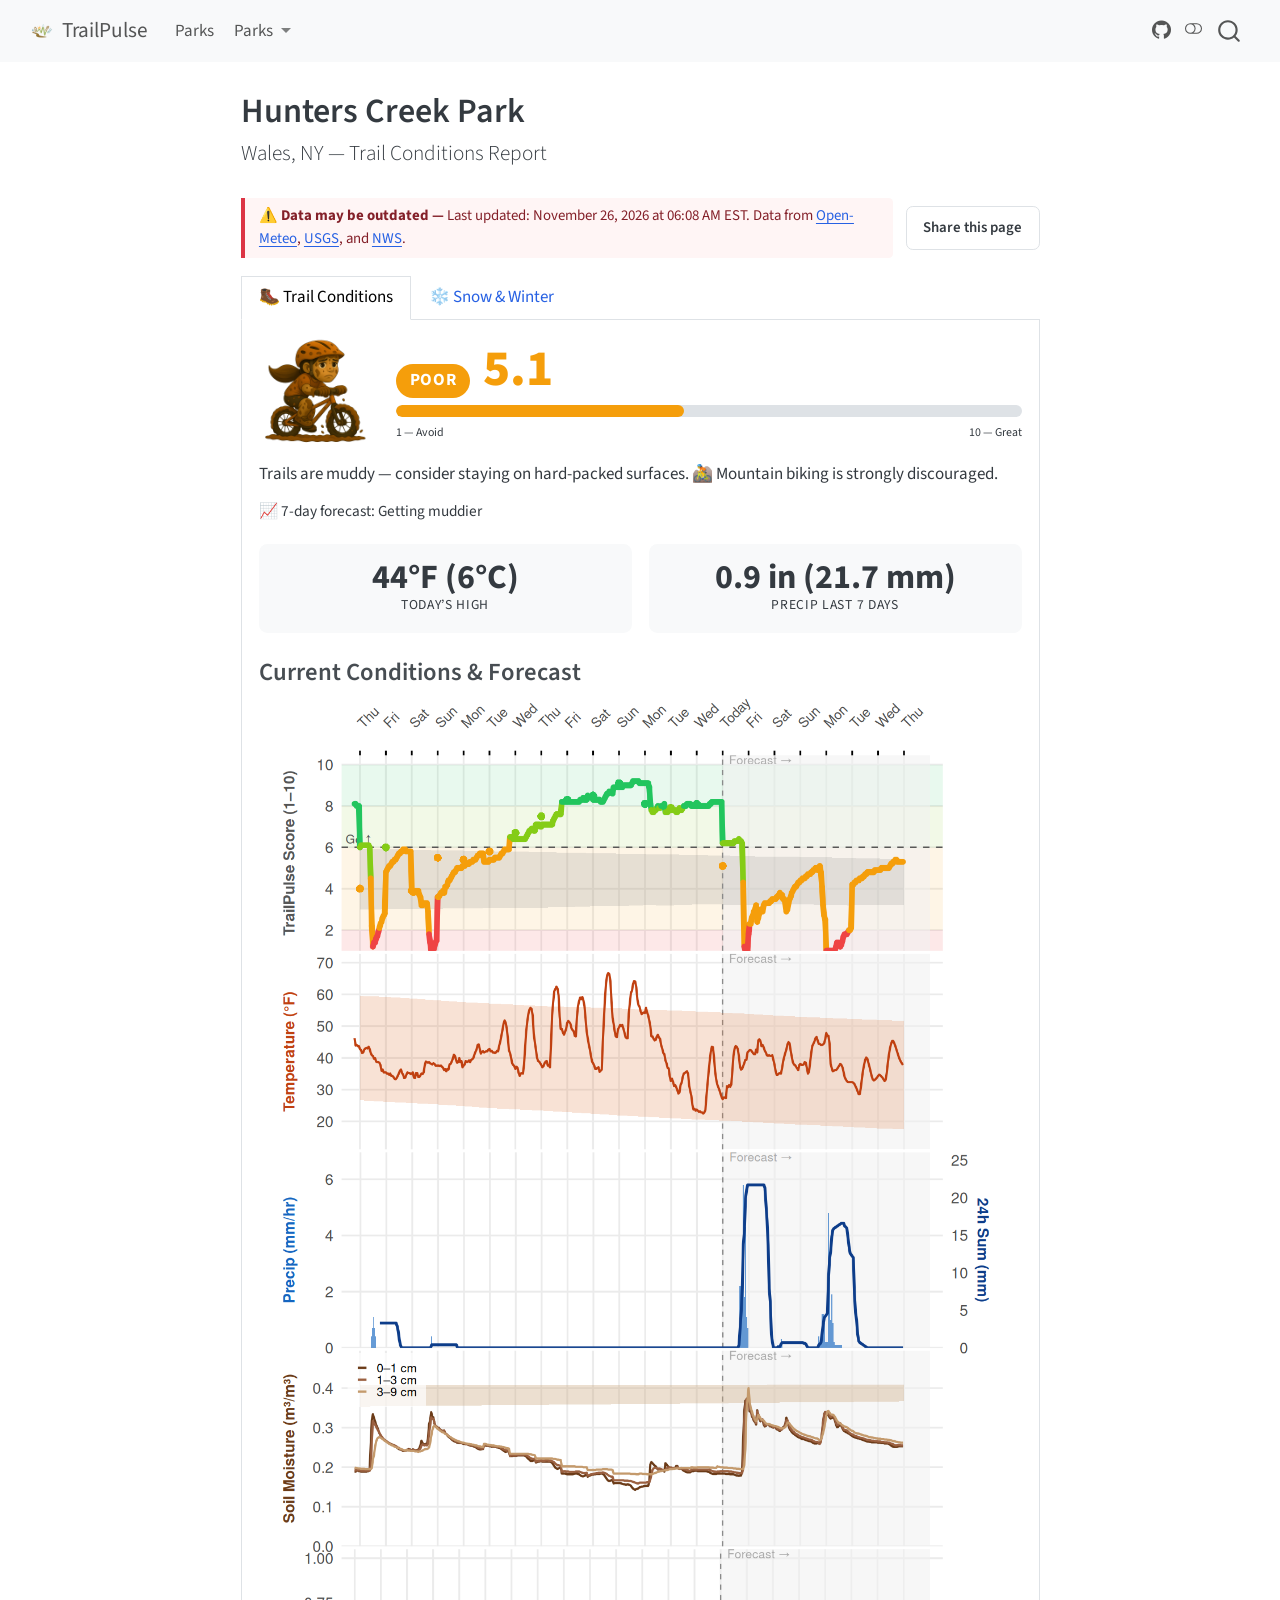
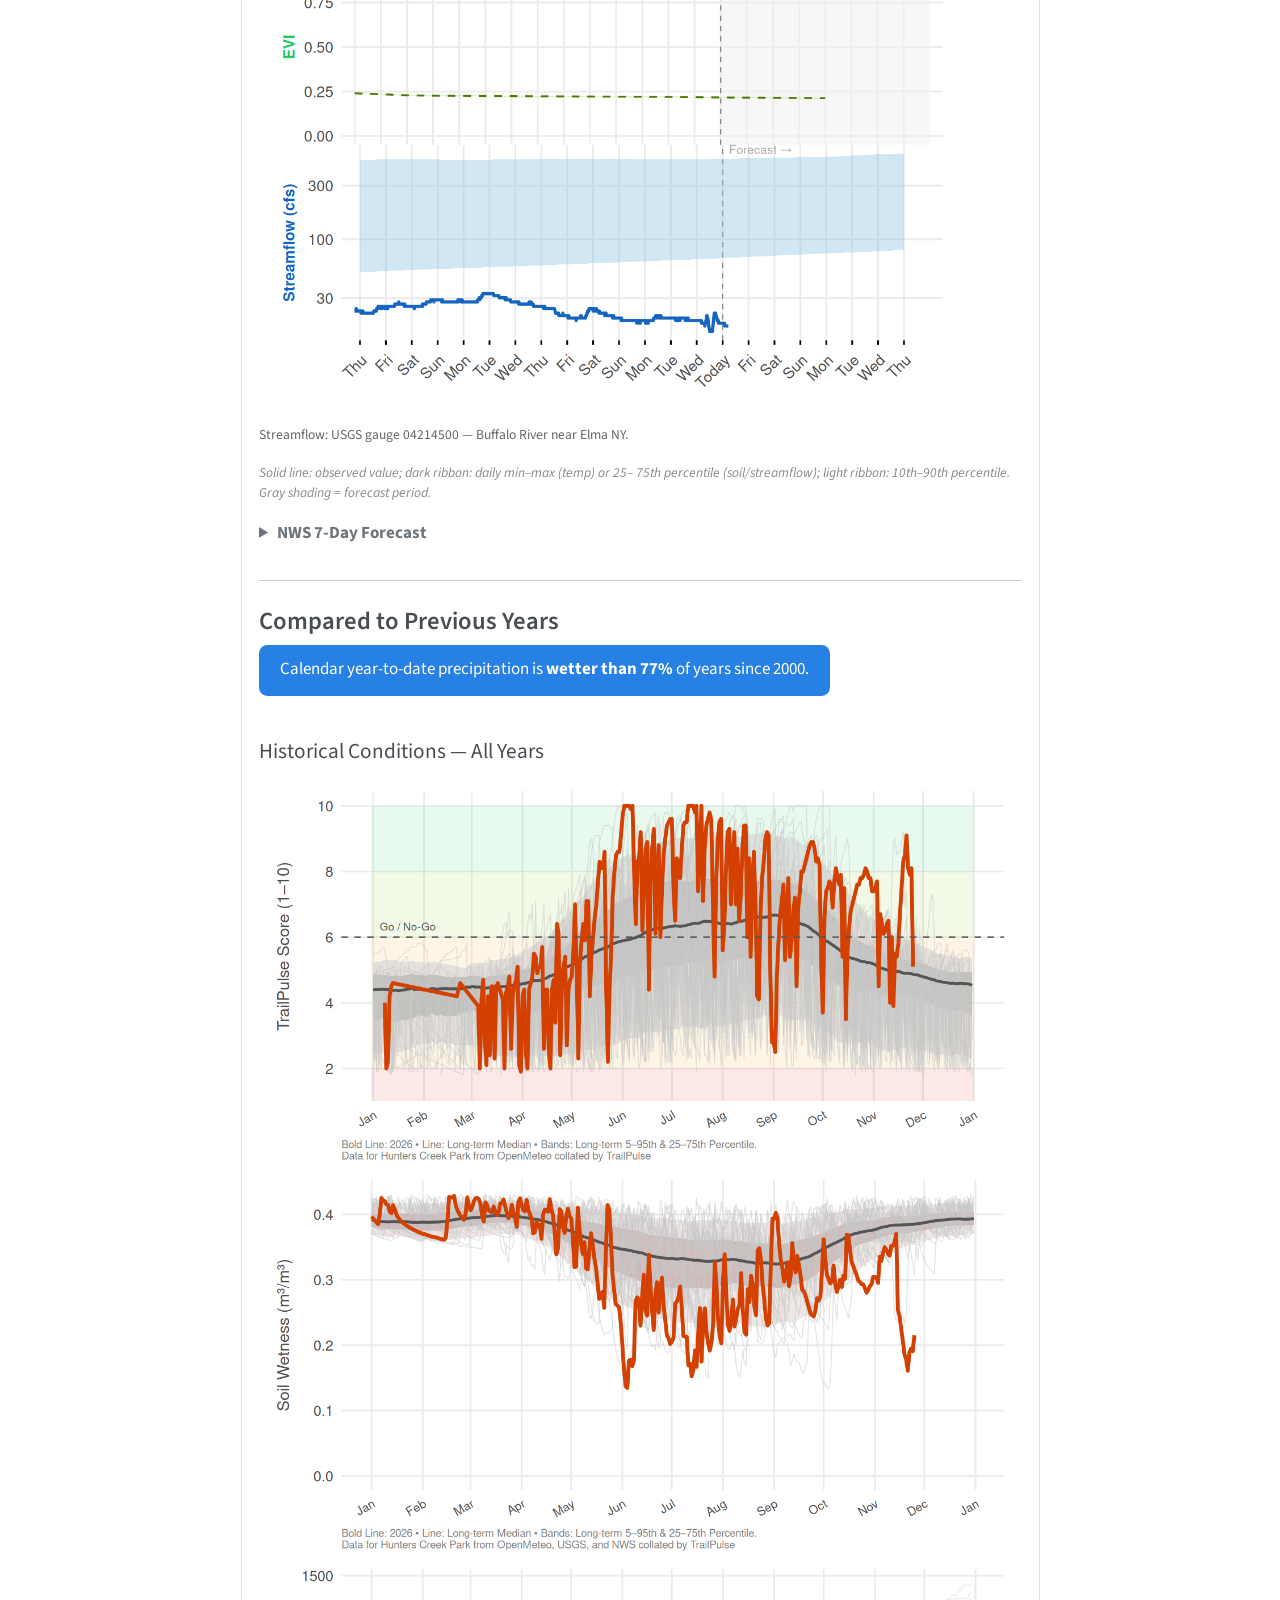
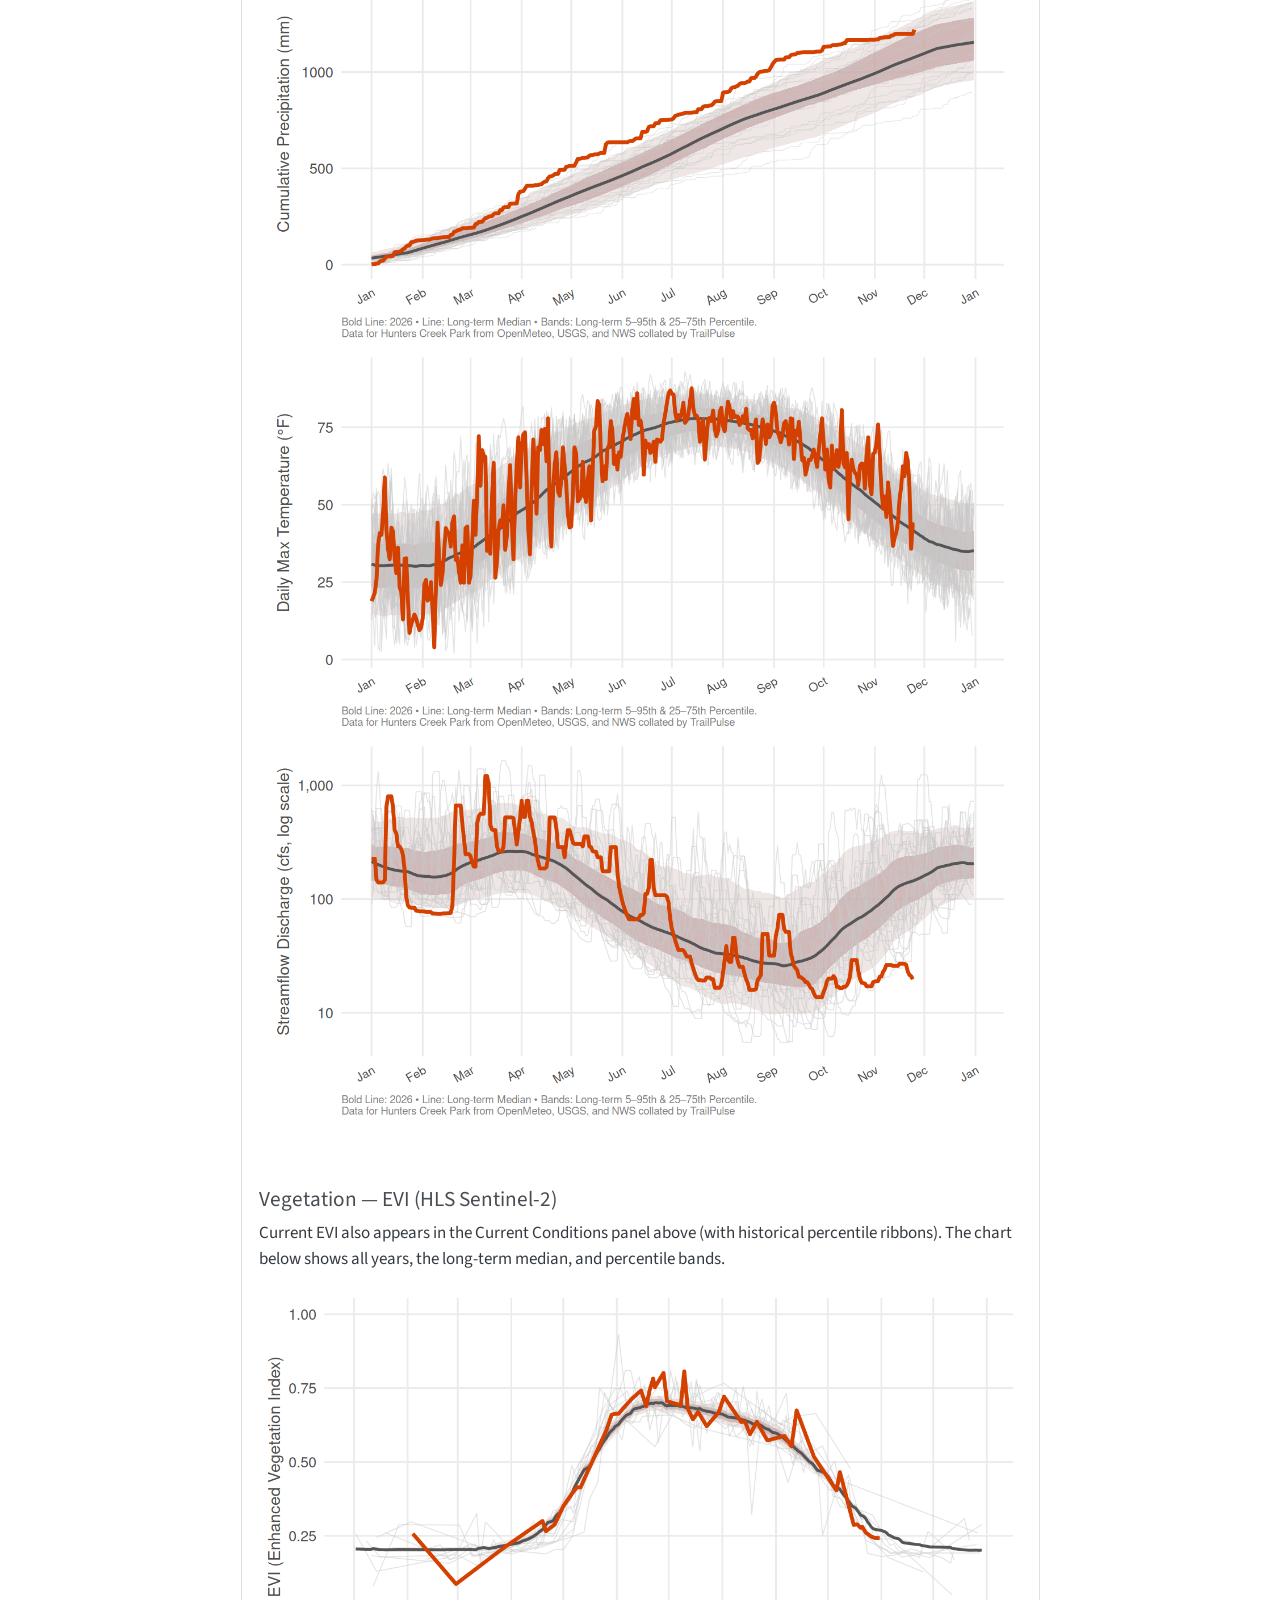
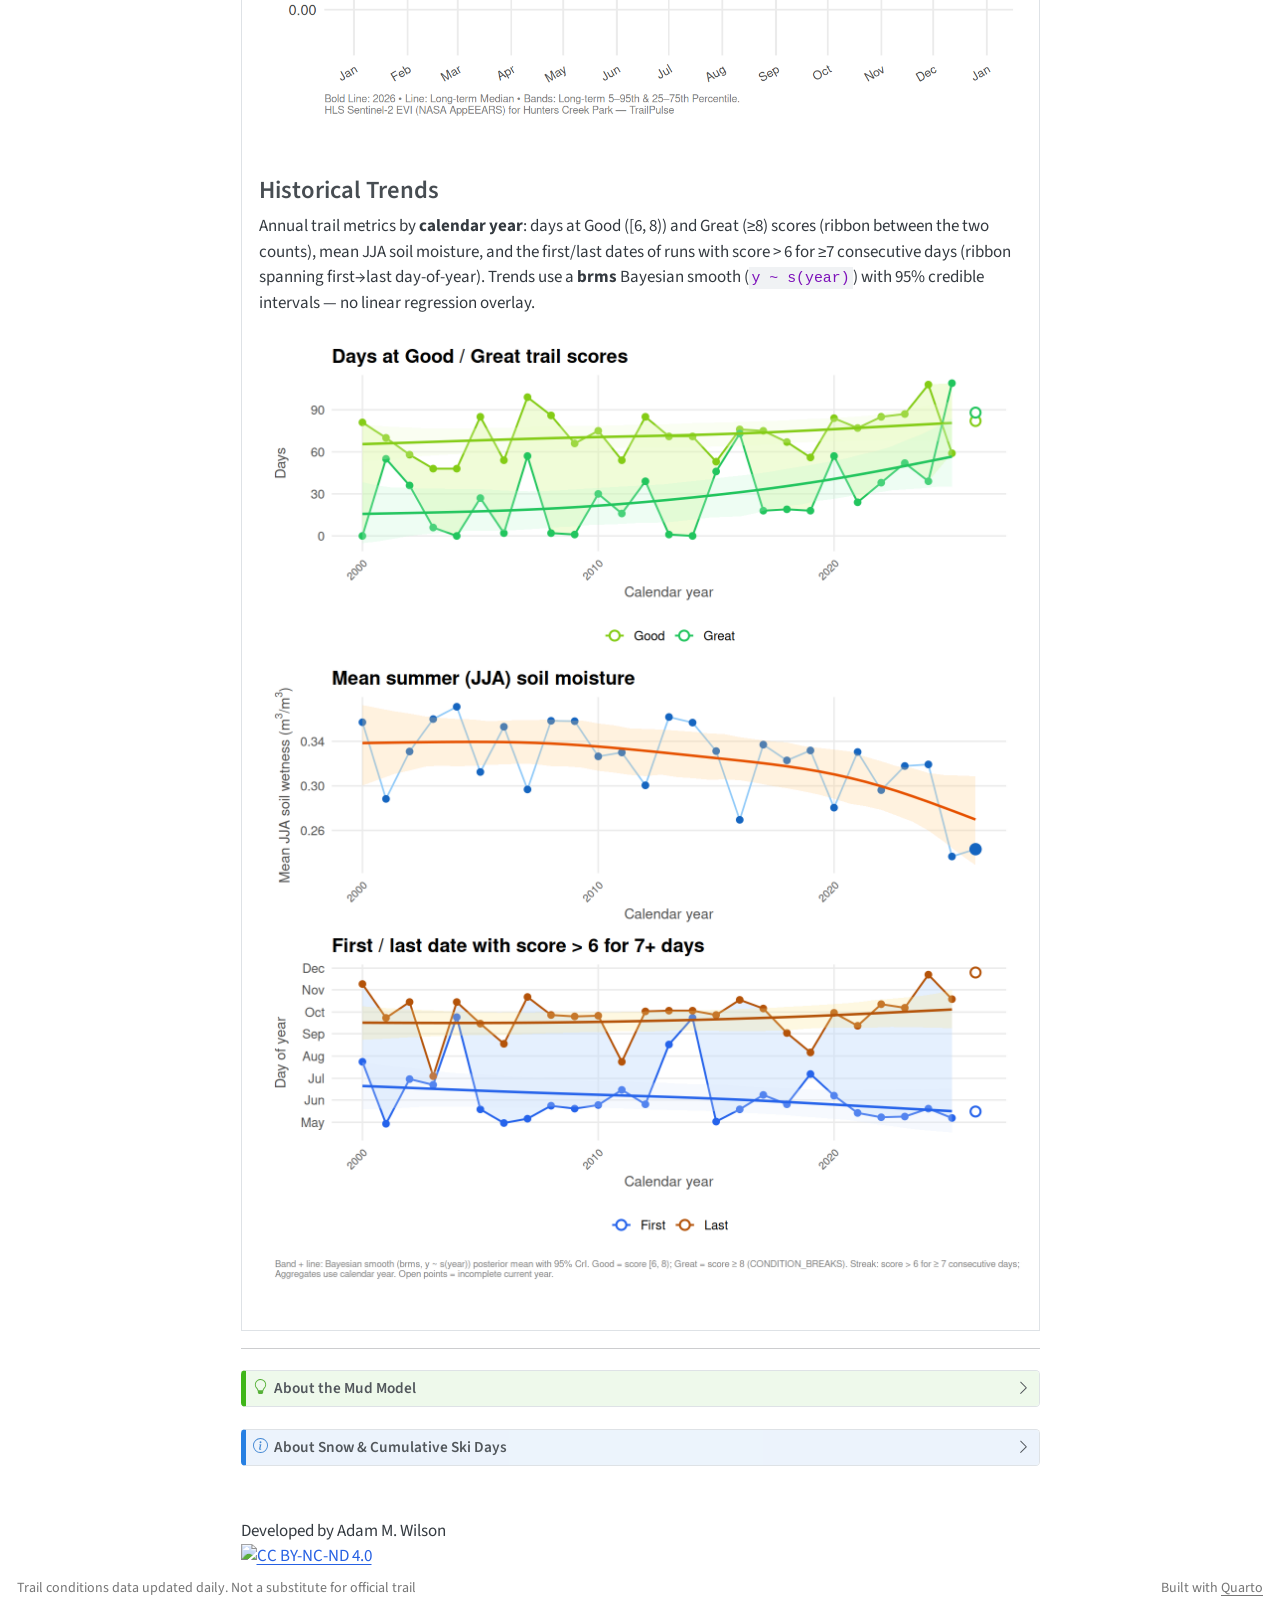
==== commit 169b91c0: "Built site for gh-pages" ====
--- a/parks/hunters-creek/index.html
+++ b/parks/hunters-creek/index.html
@@ -564,11 +564,11 @@
   }
 }
 </style>
-<meta property="og:title" content="Hunters Creek Park — Great (8.1/10)">
-<meta property="og:description" content="Trail conditions · High 42°F · 0 mm rain (7d) · Getting much muddier · Updated Nov 25, 2026">
-<meta name="twitter:title" content="Hunters Creek Park — Great (8.1/10)">
-<meta name="twitter:description" content="Trail conditions · High 42°F · 0 mm rain (7d) · Getting much muddier · Updated Nov 25, 2026">
-<meta name="description" content="Trail conditions · High 42°F · 0 mm rain (7d) · Getting much muddier · Updated Nov 25, 2026">
+<meta property="og:title" content="Hunters Creek Park — Poor (5.1/10)">
+<meta property="og:description" content="Trail conditions · High 44°F · 22 mm rain (7d) · Getting muddier · Updated Nov 26, 2026">
+<meta name="twitter:title" content="Hunters Creek Park — Poor (5.1/10)">
+<meta name="twitter:description" content="Trail conditions · High 44°F · 22 mm rain (7d) · Getting muddier · Updated Nov 26, 2026">
+<meta name="description" content="Trail conditions · High 44°F · 22 mm rain (7d) · Getting muddier · Updated Nov 26, 2026">
 
 
 <meta property="og:title" content="Hunters Creek Park – TrailPulse">
@@ -838,8 +838,8 @@
 
 
 <div class="tp-page-toolbar">
-<div class="tp-update-banner" data-rendered-at="1795630205">
-Last updated: November 25, 2026 at 01:10 PM EST. Data from <a href="https://open-meteo.com">Open-Meteo</a>, <a href="https://waterdata.usgs.gov">USGS</a>, and <a href="https://www.weather.gov">NWS</a>.
+<div class="tp-update-banner" data-rendered-at="1795691291">
+Last updated: November 26, 2026 at 06:08 AM EST. Data from <a href="https://open-meteo.com">Open-Meteo</a>, <a href="https://waterdata.usgs.gov">USGS</a>, and <a href="https://www.weather.gov">NWS</a>.
 </div>
 <button type="button" class="tp-share-btn" id="tp-share-btn" aria-label="Copy link to this park page">
 Share this page
@@ -851,13 +851,13 @@
 <div id="tabset-1-1" class="tab-pane active" role="tabpanel" aria-labelledby="tabset-1-1-tab">
 <div class="tp-condition-card">
 <div class="tp-condition-main">
-<img src="../../img/mudface/mudface01.png" alt="Great" style="width:112px;height:112px;object-fit:contain;">
+<img src="../../img/mudface/mudface03.png" alt="Poor" style="width:112px;height:112px;object-fit:contain;">
 <div class="tp-score-col">
 <div class="tp-score-header">
-<span class="tp-label-pill" style="background:#22c55e">Great</span><span class="tp-score-num" style="color:#22c55e">8.1</span>
+<span class="tp-label-pill" style="background:#f59e0b">Poor</span><span class="tp-score-num" style="color:#f59e0b">5.1</span>
 </div>
 <div class="tp-score-bar-bg">
-<div class="tp-score-bar-fill" style="width:79%;background:#22c55e">
+<div class="tp-score-bar-fill" style="width:46%;background:#f59e0b">
 
 </div>
 </div>
@@ -867,15 +867,15 @@
 </div>
 </div>
 <p style="margin:0">
-Trails are dry and firm — great day to hike or ride.
+Trails are muddy — consider staying on hard-packed surfaces. 🚵 Mountain biking is strongly discouraged.
 </p>
 <div class="tp-context-row">
-📈 7-day forecast: Getting much muddier
+📈 7-day forecast: Getting muddier
 </div>
 <div class="tp-stat-row">
 <div class="tp-stat-box">
 <div class="stat-value">
-42°F (6°C)
+44°F (6°C)
 </div>
 <div class="stat-label">
 Today’s High
@@ -883,7 +883,7 @@
 </div>
 <div class="tp-stat-box">
 <div class="stat-value">
-0 in (0 mm)
+0.9 in (21.7 mm)
 </div>
 <div class="stat-label">
 Precip Last 7 Days
@@ -918,74 +918,63 @@
 <div class="tp-hscroll">
 <div class="tp-forecast-strip tp-forecast-strip--scroll">
 <div class="nws-forecast-card">
-<div class="nws-period-name">This Afternoon</div>
-<img src="https://api.weather.gov/icons/land/day/sct?size=medium" width="48px" height="48px" alt="Mostly Sunny" onerror="this.style.display='none'">
-<div class="nws-temp">
-42°F
-<br>
-6°C
-</div>
-<div class="nws-wind">6 mph</div>
-<div class="nws-desc">Mostly Sunny</div>
-</div>
-<div class="nws-forecast-card">
 <div class="nws-period-name">Thanksgiving Day</div>
-<img src="https://api.weather.gov/icons/land/day/rain_showers,20/rain_showers,100?size=medium" width="48px" height="48px" alt="Rain Showers" onerror="this.style.display='none'">
+<img src="https://api.weather.gov/icons/land/day/ovc/rain,100?size=medium" width="48px" height="48px" alt="Cloudy then Rain" onerror="this.style.display='none'">
 <div class="nws-temp">
 40°F
 <br>
 4°C
 </div>
-<div class="nws-precip">💧 96%</div>
-<div class="nws-wind">9 to 16 mph</div>
-<div class="nws-desc">Rain Showers</div>
+<div class="nws-precip">💧 97%</div>
+<div class="nws-wind">8 to 15 mph</div>
+<div class="nws-desc">Cloudy then Rain</div>
 </div>
 <div class="nws-forecast-card">
 <div class="nws-period-name">Friday</div>
-<img src="https://api.weather.gov/icons/land/day/rain_showers,100?size=medium" width="48px" height="48px" alt="Rain Showers" onerror="this.style.display='none'">
+<img src="https://api.weather.gov/icons/land/day/rain,80/rain_showers,100?size=medium" width="48px" height="48px" alt="Light Rain Likely then Rain Showers" onerror="this.style.display='none'">
 <div class="nws-temp">
 44°F
 <br>
 7°C
 </div>
-<div class="nws-precip">💧 95%</div>
-<div class="nws-wind">8 mph</div>
-<div class="nws-desc">Rain Showers</div>
+<div class="nws-precip">💧 97%</div>
+<div class="nws-wind">7 mph</div>
+<div class="nws-desc">Light Rain Likely then Rain Showers</div>
 </div>
 <div class="nws-forecast-card">
 <div class="nws-period-name">Saturday</div>
-<img src="https://api.weather.gov/icons/land/day/rain_showers,90/rain_showers,40?size=medium" width="48px" height="48px" alt="Rain Showers" onerror="this.style.display='none'">
+<img src="https://api.weather.gov/icons/land/day/rain_showers,70/rain_showers,40?size=medium" width="48px" height="48px" alt="Rain Showers Likely" onerror="this.style.display='none'">
 <div class="nws-temp">
 45°F
 <br>
 7°C
 </div>
-<div class="nws-precip">💧 85%</div>
-<div class="nws-wind">10 mph</div>
-<div class="nws-desc">Rain Showers</div>
+<div class="nws-precip">💧 71%</div>
+<div class="nws-wind">8 to 12 mph</div>
+<div class="nws-desc">Rain Showers Likely</div>
 </div>
 <div class="nws-forecast-card">
 <div class="nws-period-name">Sunday</div>
-<img src="https://api.weather.gov/icons/land/day/bkn/rain_showers,30?size=medium" width="48px" height="48px" alt="Mostly Cloudy then Chance Rain Showers" onerror="this.style.display='none'">
+<img src="https://api.weather.gov/icons/land/day/bkn/rain_showers,20?size=medium" width="48px" height="48px" alt="Mostly Cloudy then Slight Chance Rain Showers" onerror="this.style.display='none'">
 <div class="nws-temp">
 50°F
 <br>
 10°C
 </div>
-<div class="nws-precip">💧 28%</div>
+<div class="nws-precip">💧 24%</div>
 <div class="nws-wind">7 mph</div>
-<div class="nws-desc">Mostly Cloudy then Chance Rain Showers</div>
+<div class="nws-desc">Mostly Cloudy then Slight Chance Rain Showers</div>
 </div>
 <div class="nws-forecast-card">
 <div class="nws-period-name">Monday</div>
-<img src="https://api.weather.gov/icons/land/day/rain_showers,100/rain_showers,60?size=medium" width="48px" height="48px" alt="Rain Showers" onerror="this.style.display='none'">
+<img src="https://api.weather.gov/icons/land/day/rain_showers,90/rain_showers,50?size=medium" width="48px" height="48px" alt="Rain Showers" onerror="this.style.display='none'">
 <div class="nws-temp">
-45°F
+43°F
 <br>
-7°C
-</div>
-<div class="nws-precip">💧 95%</div>
-<div class="nws-wind">8 to 12 mph</div>
+6°C
+</div>
+<div class="nws-precip">💧 91%</div>
+<div class="nws-wind">10 mph</div>
 <div class="nws-desc">Rain Showers</div>
 </div>
 <div class="nws-forecast-card">
@@ -996,9 +985,21 @@
 <br>
 6°C
 </div>
-<div class="nws-precip">💧 7%</div>
-<div class="nws-wind">2 to 6 mph</div>
+<div class="nws-precip">💧 5%</div>
+<div class="nws-wind">3 mph</div>
 <div class="nws-desc">Partly Sunny</div>
+</div>
+<div class="nws-forecast-card">
+<div class="nws-period-name">Wednesday</div>
+<img src="https://api.weather.gov/icons/land/day/bkn?size=medium" width="48px" height="48px" alt="Mostly Cloudy" onerror="this.style.display='none'">
+<div class="nws-temp">
+48°F
+<br>
+9°C
+</div>
+<div class="nws-precip">💧 5%</div>
+<div class="nws-wind">5 mph</div>
+<div class="nws-desc">Mostly Cloudy</div>
 </div>
 </div>
 </div>
@@ -1122,74 +1123,63 @@
 <div class="tp-hscroll">
 <div class="tp-forecast-strip tp-forecast-strip--scroll">
 <div class="nws-forecast-card">
-<div class="nws-period-name">This Afternoon</div>
-<img src="https://api.weather.gov/icons/land/day/sct?size=medium" width="48px" height="48px" alt="Mostly Sunny" onerror="this.style.display='none'">
-<div class="nws-temp">
-42°F
-<br>
-6°C
-</div>
-<div class="nws-wind">6 mph</div>
-<div class="nws-desc">Mostly Sunny</div>
-</div>
-<div class="nws-forecast-card">
 <div class="nws-period-name">Thanksgiving Day</div>
-<img src="https://api.weather.gov/icons/land/day/rain_showers,20/rain_showers,100?size=medium" width="48px" height="48px" alt="Rain Showers" onerror="this.style.display='none'">
+<img src="https://api.weather.gov/icons/land/day/ovc/rain,100?size=medium" width="48px" height="48px" alt="Cloudy then Rain" onerror="this.style.display='none'">
 <div class="nws-temp">
 40°F
 <br>
 4°C
 </div>
-<div class="nws-precip">💧 96%</div>
-<div class="nws-wind">9 to 16 mph</div>
-<div class="nws-desc">Rain Showers</div>
+<div class="nws-precip">💧 97%</div>
+<div class="nws-wind">8 to 15 mph</div>
+<div class="nws-desc">Cloudy then Rain</div>
 </div>
 <div class="nws-forecast-card">
 <div class="nws-period-name">Friday</div>
-<img src="https://api.weather.gov/icons/land/day/rain_showers,100?size=medium" width="48px" height="48px" alt="Rain Showers" onerror="this.style.display='none'">
+<img src="https://api.weather.gov/icons/land/day/rain,80/rain_showers,100?size=medium" width="48px" height="48px" alt="Light Rain Likely then Rain Showers" onerror="this.style.display='none'">
 <div class="nws-temp">
 44°F
 <br>
 7°C
 </div>
-<div class="nws-precip">💧 95%</div>
-<div class="nws-wind">8 mph</div>
-<div class="nws-desc">Rain Showers</div>
+<div class="nws-precip">💧 97%</div>
+<div class="nws-wind">7 mph</div>
+<div class="nws-desc">Light Rain Likely then Rain Showers</div>
 </div>
 <div class="nws-forecast-card">
 <div class="nws-period-name">Saturday</div>
-<img src="https://api.weather.gov/icons/land/day/rain_showers,90/rain_showers,40?size=medium" width="48px" height="48px" alt="Rain Showers" onerror="this.style.display='none'">
+<img src="https://api.weather.gov/icons/land/day/rain_showers,70/rain_showers,40?size=medium" width="48px" height="48px" alt="Rain Showers Likely" onerror="this.style.display='none'">
 <div class="nws-temp">
 45°F
 <br>
 7°C
 </div>
-<div class="nws-precip">💧 85%</div>
-<div class="nws-wind">10 mph</div>
-<div class="nws-desc">Rain Showers</div>
+<div class="nws-precip">💧 71%</div>
+<div class="nws-wind">8 to 12 mph</div>
+<div class="nws-desc">Rain Showers Likely</div>
 </div>
 <div class="nws-forecast-card">
 <div class="nws-period-name">Sunday</div>
-<img src="https://api.weather.gov/icons/land/day/bkn/rain_showers,30?size=medium" width="48px" height="48px" alt="Mostly Cloudy then Chance Rain Showers" onerror="this.style.display='none'">
+<img src="https://api.weather.gov/icons/land/day/bkn/rain_showers,20?size=medium" width="48px" height="48px" alt="Mostly Cloudy then Slight Chance Rain Showers" onerror="this.style.display='none'">
 <div class="nws-temp">
 50°F
 <br>
 10°C
 </div>
-<div class="nws-precip">💧 28%</div>
+<div class="nws-precip">💧 24%</div>
 <div class="nws-wind">7 mph</div>
-<div class="nws-desc">Mostly Cloudy then Chance Rain Showers</div>
+<div class="nws-desc">Mostly Cloudy then Slight Chance Rain Showers</div>
 </div>
 <div class="nws-forecast-card">
 <div class="nws-period-name">Monday</div>
-<img src="https://api.weather.gov/icons/land/day/rain_showers,100/rain_showers,60?size=medium" width="48px" height="48px" alt="Rain Showers" onerror="this.style.display='none'">
+<img src="https://api.weather.gov/icons/land/day/rain_showers,90/rain_showers,50?size=medium" width="48px" height="48px" alt="Rain Showers" onerror="this.style.display='none'">
 <div class="nws-temp">
-45°F
+43°F
 <br>
-7°C
-</div>
-<div class="nws-precip">💧 95%</div>
-<div class="nws-wind">8 to 12 mph</div>
+6°C
+</div>
+<div class="nws-precip">💧 91%</div>
+<div class="nws-wind">10 mph</div>
 <div class="nws-desc">Rain Showers</div>
 </div>
 <div class="nws-forecast-card">
@@ -1200,9 +1190,21 @@
 <br>
 6°C
 </div>
-<div class="nws-precip">💧 7%</div>
-<div class="nws-wind">2 to 6 mph</div>
+<div class="nws-precip">💧 5%</div>
+<div class="nws-wind">3 mph</div>
 <div class="nws-desc">Partly Sunny</div>
+</div>
+<div class="nws-forecast-card">
+<div class="nws-period-name">Wednesday</div>
+<img src="https://api.weather.gov/icons/land/day/bkn?size=medium" width="48px" height="48px" alt="Mostly Cloudy" onerror="this.style.display='none'">
+<div class="nws-temp">
+48°F
+<br>
+9°C
+</div>
+<div class="nws-precip">💧 5%</div>
+<div class="nws-wind">5 mph</div>
+<div class="nws-desc">Mostly Cloudy</div>
 </div>
 </div>
 </div>
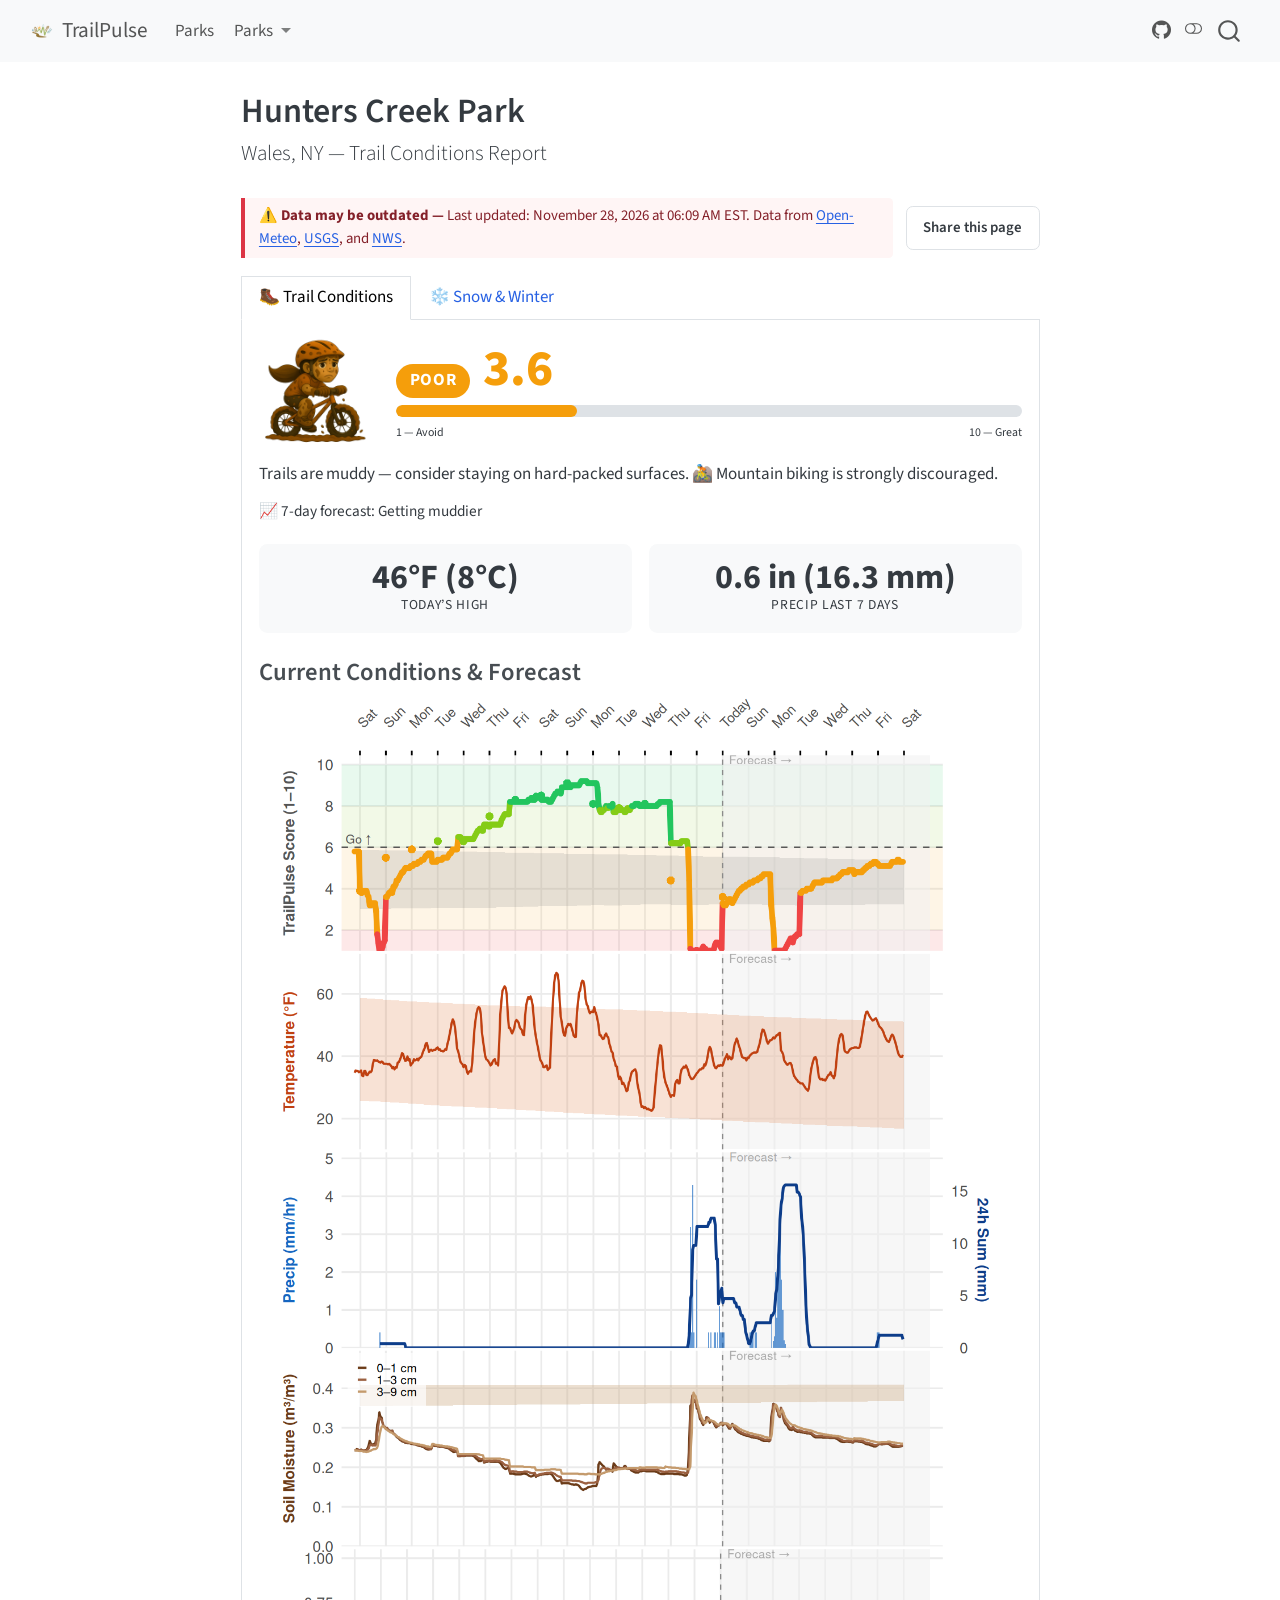
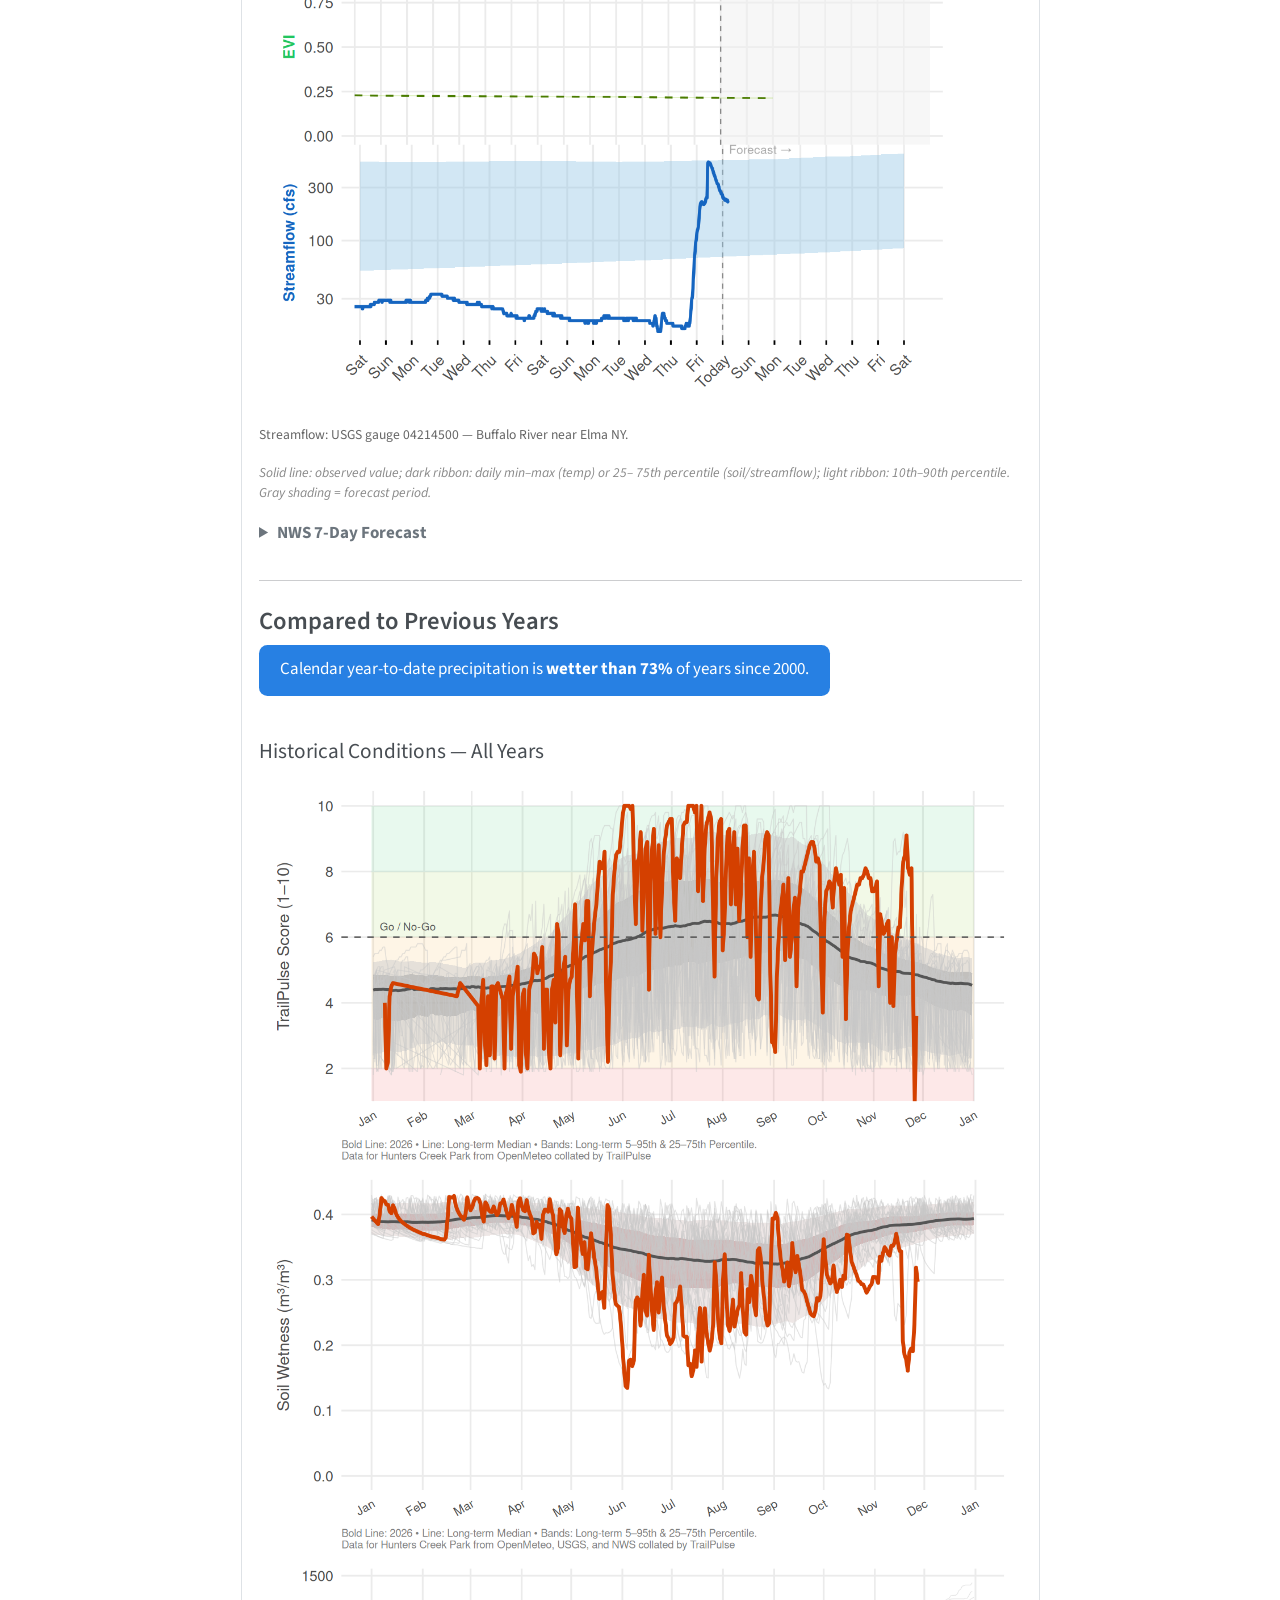
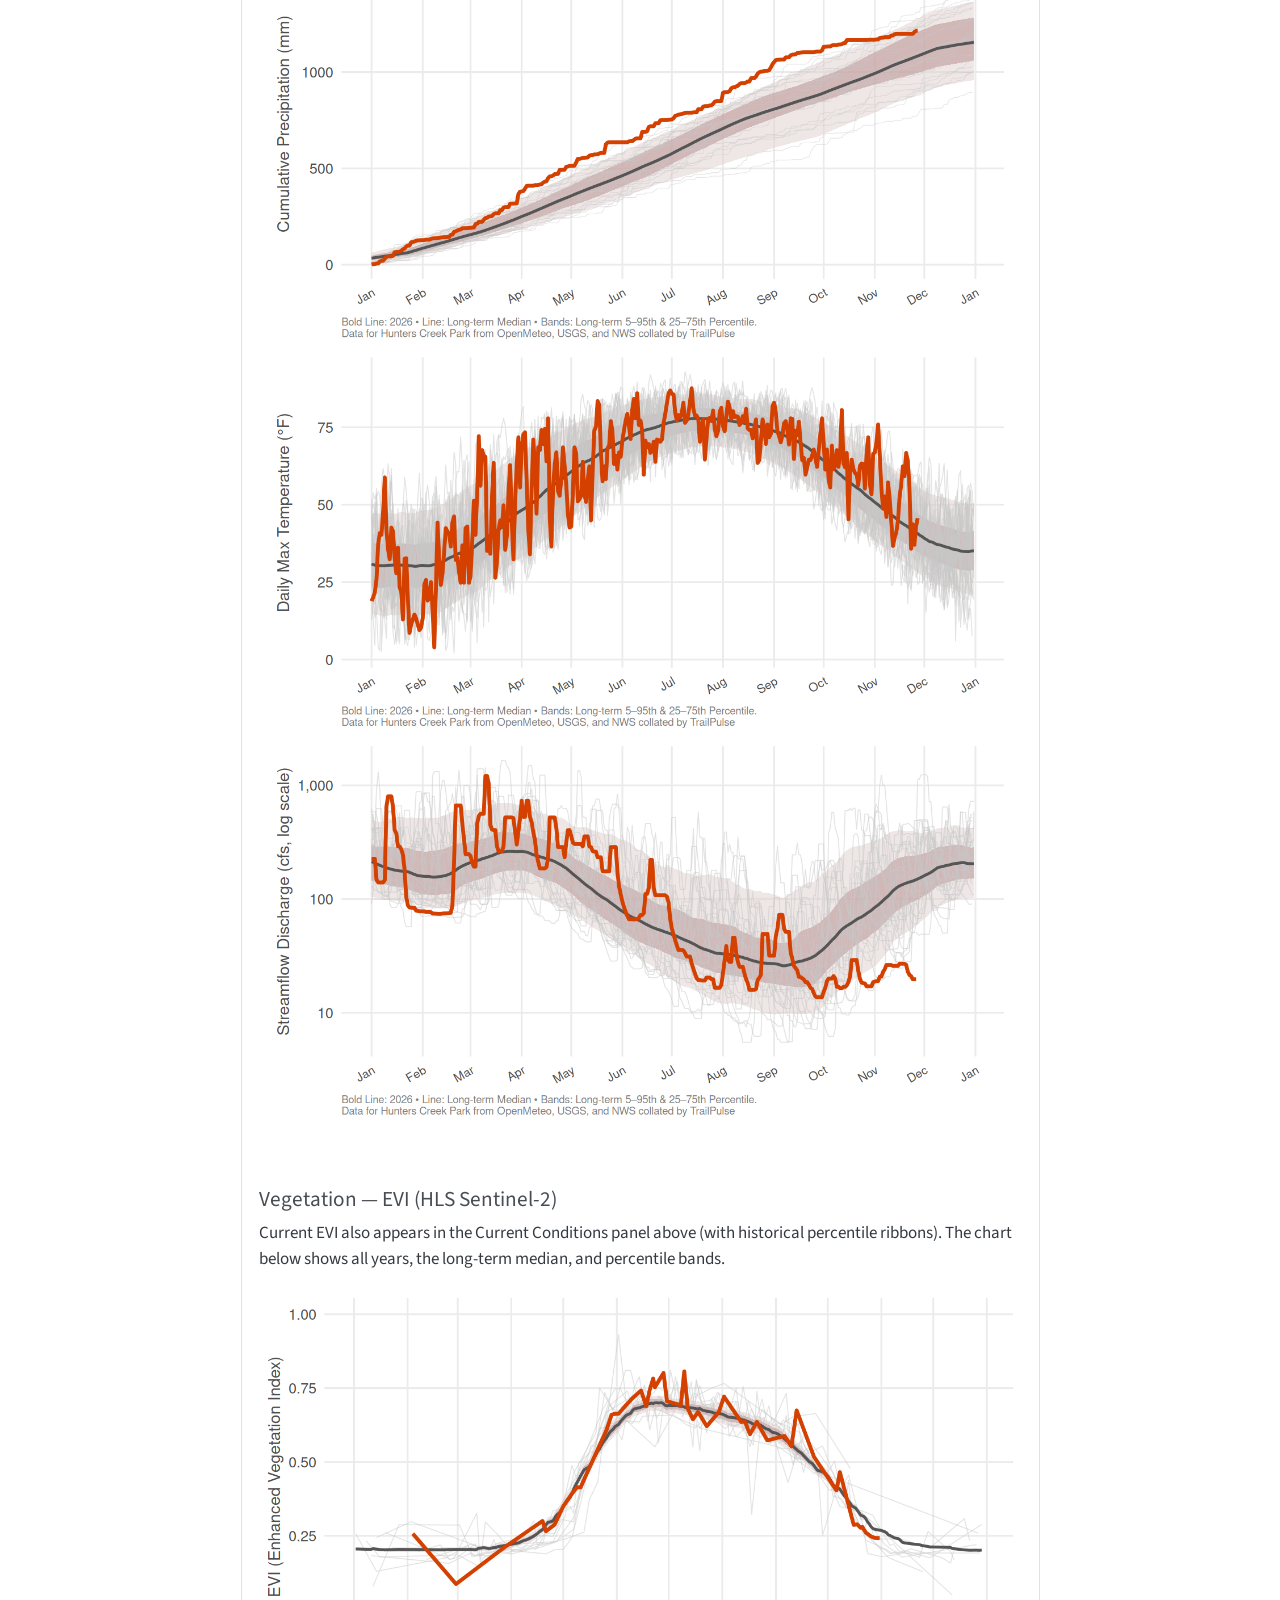
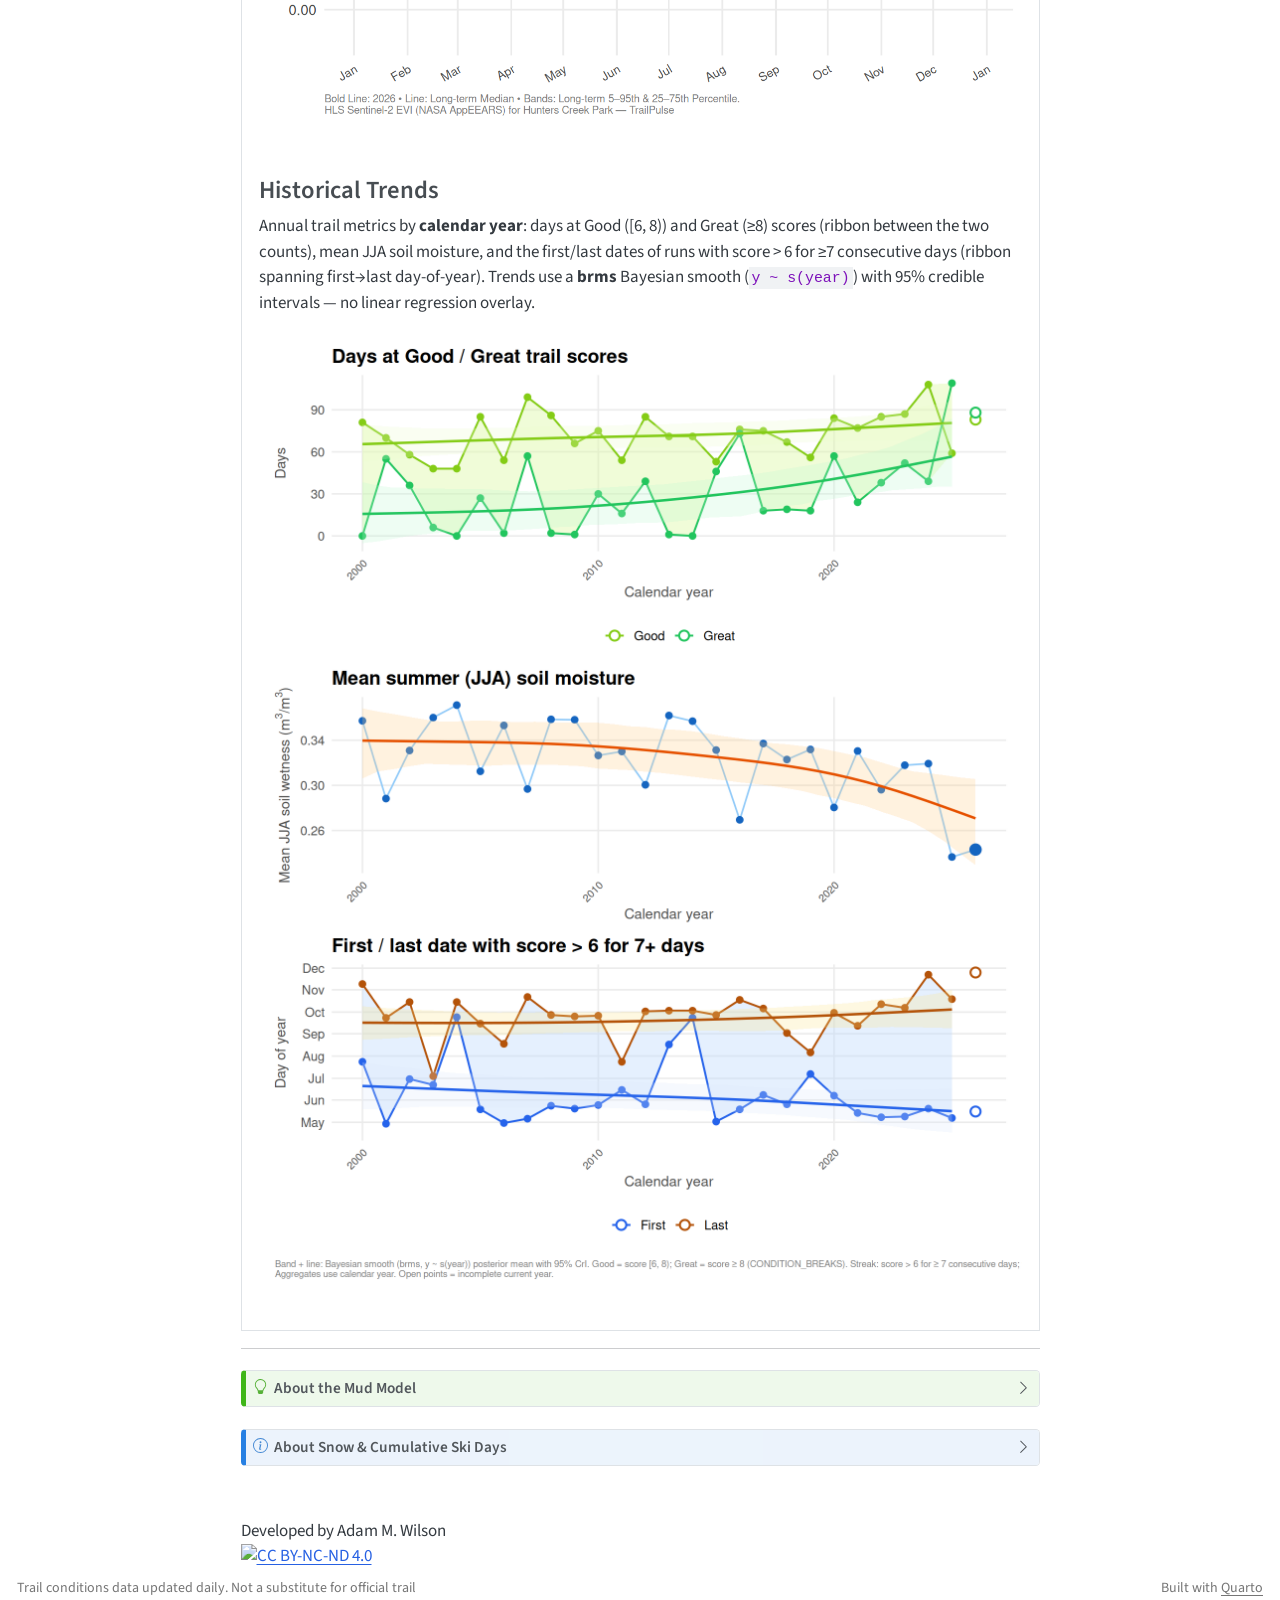
==== commit c7c58542: "Built site for gh-pages" ====
--- a/parks/hunters-creek/index.html
+++ b/parks/hunters-creek/index.html
@@ -49,9 +49,9 @@
 <link href="../../site_libs/quarto-html/quarto-syntax-highlighting-63b5708e65d6cd79cd7618c58d0c21e7.css" rel="stylesheet" class="quarto-color-scheme-extra" id="quarto-text-highlighting-styles">
 <script src="../../site_libs/bootstrap/bootstrap.min.js"></script>
 <link href="../../site_libs/bootstrap/bootstrap-icons.css" rel="stylesheet">
-<link href="../../site_libs/bootstrap/bootstrap-3191446cf01d07254cce00ea98dcb138.min.css" rel="stylesheet" append-hash="true" class="quarto-color-scheme" id="quarto-bootstrap" data-mode="light">
-<link href="../../site_libs/bootstrap/bootstrap-dark-01ff0db6beb894ce1e8b5cbee5b9b6d6.min.css" rel="stylesheet" append-hash="true" class="quarto-color-scheme quarto-color-alternate" id="quarto-bootstrap" data-mode="dark">
-<link href="../../site_libs/bootstrap/bootstrap-3191446cf01d07254cce00ea98dcb138.min.css" rel="stylesheet" append-hash="true" class="quarto-color-scheme-extra" id="quarto-bootstrap" data-mode="light">
+<link href="../../site_libs/bootstrap/bootstrap-572ae097587d2dd127cf956e26876fee.min.css" rel="stylesheet" append-hash="true" class="quarto-color-scheme" id="quarto-bootstrap" data-mode="light">
+<link href="../../site_libs/bootstrap/bootstrap-dark-14a7e4637ffb53655d2a1e8ed2ae1bbf.min.css" rel="stylesheet" append-hash="true" class="quarto-color-scheme quarto-color-alternate" id="quarto-bootstrap" data-mode="dark">
+<link href="../../site_libs/bootstrap/bootstrap-572ae097587d2dd127cf956e26876fee.min.css" rel="stylesheet" append-hash="true" class="quarto-color-scheme-extra" id="quarto-bootstrap" data-mode="light">
 <script id="quarto-search-options" type="application/json">{
   "location": "navbar",
   "copy-button": false,
@@ -564,11 +564,11 @@
   }
 }
 </style>
-<meta property="og:title" content="Hunters Creek Park — Poor (5.1/10)">
-<meta property="og:description" content="Trail conditions · High 44°F · 22 mm rain (7d) · Getting muddier · Updated Nov 26, 2026">
-<meta name="twitter:title" content="Hunters Creek Park — Poor (5.1/10)">
-<meta name="twitter:description" content="Trail conditions · High 44°F · 22 mm rain (7d) · Getting muddier · Updated Nov 26, 2026">
-<meta name="description" content="Trail conditions · High 44°F · 22 mm rain (7d) · Getting muddier · Updated Nov 26, 2026">
+<meta property="og:title" content="Hunters Creek Park — Poor (3.6/10)">
+<meta property="og:description" content="Trail conditions · High 46°F · 16 mm rain (7d) · Getting muddier · Updated Nov 28, 2026">
+<meta name="twitter:title" content="Hunters Creek Park — Poor (3.6/10)">
+<meta name="twitter:description" content="Trail conditions · High 46°F · 16 mm rain (7d) · Getting muddier · Updated Nov 28, 2026">
+<meta name="description" content="Trail conditions · High 46°F · 16 mm rain (7d) · Getting muddier · Updated Nov 28, 2026">
 
 
 <meta property="og:title" content="Hunters Creek Park – TrailPulse">
@@ -838,8 +838,8 @@
 
 
 <div class="tp-page-toolbar">
-<div class="tp-update-banner" data-rendered-at="1795691291">
-Last updated: November 26, 2026 at 06:08 AM EST. Data from <a href="https://open-meteo.com">Open-Meteo</a>, <a href="https://waterdata.usgs.gov">USGS</a>, and <a href="https://www.weather.gov">NWS</a>.
+<div class="tp-update-banner" data-rendered-at="1795864153">
+Last updated: November 28, 2026 at 06:09 AM EST. Data from <a href="https://open-meteo.com">Open-Meteo</a>, <a href="https://waterdata.usgs.gov">USGS</a>, and <a href="https://www.weather.gov">NWS</a>.
 </div>
 <button type="button" class="tp-share-btn" id="tp-share-btn" aria-label="Copy link to this park page">
 Share this page
@@ -854,10 +854,10 @@
 <img src="../../img/mudface/mudface03.png" alt="Poor" style="width:112px;height:112px;object-fit:contain;">
 <div class="tp-score-col">
 <div class="tp-score-header">
-<span class="tp-label-pill" style="background:#f59e0b">Poor</span><span class="tp-score-num" style="color:#f59e0b">5.1</span>
+<span class="tp-label-pill" style="background:#f59e0b">Poor</span><span class="tp-score-num" style="color:#f59e0b">3.6</span>
 </div>
 <div class="tp-score-bar-bg">
-<div class="tp-score-bar-fill" style="width:46%;background:#f59e0b">
+<div class="tp-score-bar-fill" style="width:29%;background:#f59e0b">
 
 </div>
 </div>
@@ -875,7 +875,7 @@
 <div class="tp-stat-row">
 <div class="tp-stat-box">
 <div class="stat-value">
-44°F (6°C)
+46°F (8°C)
 </div>
 <div class="stat-label">
 Today’s High
@@ -883,7 +883,7 @@
 </div>
 <div class="tp-stat-box">
 <div class="stat-value">
-0.9 in (21.7 mm)
+0.6 in (16.3 mm)
 </div>
 <div class="stat-label">
 Precip Last 7 Days
@@ -918,88 +918,87 @@
 <div class="tp-hscroll">
 <div class="tp-forecast-strip tp-forecast-strip--scroll">
 <div class="nws-forecast-card">
-<div class="nws-period-name">Thanksgiving Day</div>
-<img src="https://api.weather.gov/icons/land/day/ovc/rain,100?size=medium" width="48px" height="48px" alt="Cloudy then Rain" onerror="this.style.display='none'">
-<div class="nws-temp">
-40°F
-<br>
-4°C
-</div>
-<div class="nws-precip">💧 97%</div>
-<div class="nws-wind">8 to 15 mph</div>
-<div class="nws-desc">Cloudy then Rain</div>
-</div>
-<div class="nws-forecast-card">
-<div class="nws-period-name">Friday</div>
-<img src="https://api.weather.gov/icons/land/day/rain,80/rain_showers,100?size=medium" width="48px" height="48px" alt="Light Rain Likely then Rain Showers" onerror="this.style.display='none'">
-<div class="nws-temp">
-44°F
-<br>
-7°C
-</div>
-<div class="nws-precip">💧 97%</div>
-<div class="nws-wind">7 mph</div>
-<div class="nws-desc">Light Rain Likely then Rain Showers</div>
-</div>
-<div class="nws-forecast-card">
-<div class="nws-period-name">Saturday</div>
-<img src="https://api.weather.gov/icons/land/day/rain_showers,70/rain_showers,40?size=medium" width="48px" height="48px" alt="Rain Showers Likely" onerror="this.style.display='none'">
+<div class="nws-period-name">Today</div>
+<img src="https://api.weather.gov/icons/land/day/rain_showers,80/rain_showers,20?size=medium" width="48px" height="48px" alt="Rain Showers" onerror="this.style.display='none'">
 <div class="nws-temp">
 45°F
 <br>
 7°C
 </div>
-<div class="nws-precip">💧 71%</div>
-<div class="nws-wind">8 to 12 mph</div>
-<div class="nws-desc">Rain Showers Likely</div>
+<div class="nws-precip">💧 75%</div>
+<div class="nws-wind">12 to 21 mph</div>
+<div class="nws-desc">Rain Showers</div>
 </div>
 <div class="nws-forecast-card">
 <div class="nws-period-name">Sunday</div>
-<img src="https://api.weather.gov/icons/land/day/bkn/rain_showers,20?size=medium" width="48px" height="48px" alt="Mostly Cloudy then Slight Chance Rain Showers" onerror="this.style.display='none'">
+<img src="https://api.weather.gov/icons/land/day/bkn/rain_showers,50?size=medium" width="48px" height="48px" alt="Mostly Cloudy then Chance Rain Showers" onerror="this.style.display='none'">
 <div class="nws-temp">
-50°F
+49°F
 <br>
-10°C
-</div>
-<div class="nws-precip">💧 24%</div>
-<div class="nws-wind">7 mph</div>
-<div class="nws-desc">Mostly Cloudy then Slight Chance Rain Showers</div>
+9°C
+</div>
+<div class="nws-precip">💧 48%</div>
+<div class="nws-wind">6 to 10 mph</div>
+<div class="nws-desc">Mostly Cloudy then Chance Rain Showers</div>
 </div>
 <div class="nws-forecast-card">
 <div class="nws-period-name">Monday</div>
-<img src="https://api.weather.gov/icons/land/day/rain_showers,90/rain_showers,50?size=medium" width="48px" height="48px" alt="Rain Showers" onerror="this.style.display='none'">
+<img src="https://api.weather.gov/icons/land/day/rain_showers,100/snow,70?size=medium" width="48px" height="48px" alt="Rain Showers then Slight Chance Rain And Snow Showers" onerror="this.style.display='none'">
 <div class="nws-temp">
-43°F
+41°F
 <br>
-6°C
-</div>
-<div class="nws-precip">💧 91%</div>
-<div class="nws-wind">10 mph</div>
-<div class="nws-desc">Rain Showers</div>
+5°C
+</div>
+<div class="nws-precip">💧 100%</div>
+<div class="nws-wind">9 to 13 mph</div>
+<div class="nws-desc">Rain Showers then Slight Chance Rain And Snow Showers</div>
 </div>
 <div class="nws-forecast-card">
 <div class="nws-period-name">Tuesday</div>
 <img src="https://api.weather.gov/icons/land/day/bkn?size=medium" width="48px" height="48px" alt="Partly Sunny" onerror="this.style.display='none'">
 <div class="nws-temp">
-43°F
+39°F
 <br>
-6°C
-</div>
-<div class="nws-precip">💧 5%</div>
-<div class="nws-wind">3 mph</div>
+4°C
+</div>
+<div class="nws-precip">💧 2%</div>
+<div class="nws-wind">1 to 5 mph</div>
 <div class="nws-desc">Partly Sunny</div>
 </div>
 <div class="nws-forecast-card">
 <div class="nws-period-name">Wednesday</div>
-<img src="https://api.weather.gov/icons/land/day/bkn?size=medium" width="48px" height="48px" alt="Mostly Cloudy" onerror="this.style.display='none'">
+<img src="https://api.weather.gov/icons/land/day/bkn?size=medium" width="48px" height="48px" alt="Partly Sunny" onerror="this.style.display='none'">
 <div class="nws-temp">
-48°F
+49°F
 <br>
 9°C
 </div>
-<div class="nws-precip">💧 5%</div>
-<div class="nws-wind">5 mph</div>
-<div class="nws-desc">Mostly Cloudy</div>
+<div class="nws-wind">6 mph</div>
+<div class="nws-desc">Partly Sunny</div>
+</div>
+<div class="nws-forecast-card">
+<div class="nws-period-name">Thursday</div>
+<img src="https://api.weather.gov/icons/land/day/bkn?size=medium" width="48px" height="48px" alt="Partly Sunny" onerror="this.style.display='none'">
+<div class="nws-temp">
+54°F
+<br>
+12°C
+</div>
+<div class="nws-precip">💧 11%</div>
+<div class="nws-wind">9 mph</div>
+<div class="nws-desc">Partly Sunny</div>
+</div>
+<div class="nws-forecast-card">
+<div class="nws-period-name">Friday</div>
+<img src="https://api.weather.gov/icons/land/day/rain_showers,20/rain_showers,50?size=medium" width="48px" height="48px" alt="Chance Rain Showers" onerror="this.style.display='none'">
+<div class="nws-temp">
+54°F
+<br>
+12°C
+</div>
+<div class="nws-precip">💧 46%</div>
+<div class="nws-wind">6 mph</div>
+<div class="nws-desc">Chance Rain Showers</div>
 </div>
 </div>
 </div>
@@ -1012,7 +1011,7 @@
 <section id="compared-to-previous-years" class="level3">
 <h3 class="anchored" data-anchor-id="compared-to-previous-years">Compared to Previous Years</h3>
 <div class="tp-percentile" style="margin-bottom:1rem;">
-Calendar year-to-date precipitation is <strong>wetter than 77%</strong> of years since 2000.
+Calendar year-to-date precipitation is <strong>wetter than 73%</strong> of years since 2000.
 </div>
 <section id="historical-conditions-all-years" class="level4">
 <h4 class="anchored" data-anchor-id="historical-conditions-all-years">Historical Conditions — All Years</h4>
@@ -1086,7 +1085,7 @@
 </div>
 <div class="tp-stat-box">
 <div class="stat-value">
-0 cm / 0.1 in
+1 cm / 0.4 in
 </div>
 <div class="stat-label">
 Season Total
@@ -1123,88 +1122,87 @@
 <div class="tp-hscroll">
 <div class="tp-forecast-strip tp-forecast-strip--scroll">
 <div class="nws-forecast-card">
-<div class="nws-period-name">Thanksgiving Day</div>
-<img src="https://api.weather.gov/icons/land/day/ovc/rain,100?size=medium" width="48px" height="48px" alt="Cloudy then Rain" onerror="this.style.display='none'">
-<div class="nws-temp">
-40°F
-<br>
-4°C
-</div>
-<div class="nws-precip">💧 97%</div>
-<div class="nws-wind">8 to 15 mph</div>
-<div class="nws-desc">Cloudy then Rain</div>
-</div>
-<div class="nws-forecast-card">
-<div class="nws-period-name">Friday</div>
-<img src="https://api.weather.gov/icons/land/day/rain,80/rain_showers,100?size=medium" width="48px" height="48px" alt="Light Rain Likely then Rain Showers" onerror="this.style.display='none'">
-<div class="nws-temp">
-44°F
-<br>
-7°C
-</div>
-<div class="nws-precip">💧 97%</div>
-<div class="nws-wind">7 mph</div>
-<div class="nws-desc">Light Rain Likely then Rain Showers</div>
-</div>
-<div class="nws-forecast-card">
-<div class="nws-period-name">Saturday</div>
-<img src="https://api.weather.gov/icons/land/day/rain_showers,70/rain_showers,40?size=medium" width="48px" height="48px" alt="Rain Showers Likely" onerror="this.style.display='none'">
+<div class="nws-period-name">Today</div>
+<img src="https://api.weather.gov/icons/land/day/rain_showers,80/rain_showers,20?size=medium" width="48px" height="48px" alt="Rain Showers" onerror="this.style.display='none'">
 <div class="nws-temp">
 45°F
 <br>
 7°C
 </div>
-<div class="nws-precip">💧 71%</div>
-<div class="nws-wind">8 to 12 mph</div>
-<div class="nws-desc">Rain Showers Likely</div>
+<div class="nws-precip">💧 75%</div>
+<div class="nws-wind">12 to 21 mph</div>
+<div class="nws-desc">Rain Showers</div>
 </div>
 <div class="nws-forecast-card">
 <div class="nws-period-name">Sunday</div>
-<img src="https://api.weather.gov/icons/land/day/bkn/rain_showers,20?size=medium" width="48px" height="48px" alt="Mostly Cloudy then Slight Chance Rain Showers" onerror="this.style.display='none'">
+<img src="https://api.weather.gov/icons/land/day/bkn/rain_showers,50?size=medium" width="48px" height="48px" alt="Mostly Cloudy then Chance Rain Showers" onerror="this.style.display='none'">
 <div class="nws-temp">
-50°F
+49°F
 <br>
-10°C
-</div>
-<div class="nws-precip">💧 24%</div>
-<div class="nws-wind">7 mph</div>
-<div class="nws-desc">Mostly Cloudy then Slight Chance Rain Showers</div>
+9°C
+</div>
+<div class="nws-precip">💧 48%</div>
+<div class="nws-wind">6 to 10 mph</div>
+<div class="nws-desc">Mostly Cloudy then Chance Rain Showers</div>
 </div>
 <div class="nws-forecast-card">
 <div class="nws-period-name">Monday</div>
-<img src="https://api.weather.gov/icons/land/day/rain_showers,90/rain_showers,50?size=medium" width="48px" height="48px" alt="Rain Showers" onerror="this.style.display='none'">
+<img src="https://api.weather.gov/icons/land/day/rain_showers,100/snow,70?size=medium" width="48px" height="48px" alt="Rain Showers then Slight Chance Rain And Snow Showers" onerror="this.style.display='none'">
 <div class="nws-temp">
-43°F
+41°F
 <br>
-6°C
-</div>
-<div class="nws-precip">💧 91%</div>
-<div class="nws-wind">10 mph</div>
-<div class="nws-desc">Rain Showers</div>
+5°C
+</div>
+<div class="nws-precip">💧 100%</div>
+<div class="nws-wind">9 to 13 mph</div>
+<div class="nws-desc">Rain Showers then Slight Chance Rain And Snow Showers</div>
 </div>
 <div class="nws-forecast-card">
 <div class="nws-period-name">Tuesday</div>
 <img src="https://api.weather.gov/icons/land/day/bkn?size=medium" width="48px" height="48px" alt="Partly Sunny" onerror="this.style.display='none'">
 <div class="nws-temp">
-43°F
+39°F
 <br>
-6°C
-</div>
-<div class="nws-precip">💧 5%</div>
-<div class="nws-wind">3 mph</div>
+4°C
+</div>
+<div class="nws-precip">💧 2%</div>
+<div class="nws-wind">1 to 5 mph</div>
 <div class="nws-desc">Partly Sunny</div>
 </div>
 <div class="nws-forecast-card">
 <div class="nws-period-name">Wednesday</div>
-<img src="https://api.weather.gov/icons/land/day/bkn?size=medium" width="48px" height="48px" alt="Mostly Cloudy" onerror="this.style.display='none'">
+<img src="https://api.weather.gov/icons/land/day/bkn?size=medium" width="48px" height="48px" alt="Partly Sunny" onerror="this.style.display='none'">
 <div class="nws-temp">
-48°F
+49°F
 <br>
 9°C
 </div>
-<div class="nws-precip">💧 5%</div>
-<div class="nws-wind">5 mph</div>
-<div class="nws-desc">Mostly Cloudy</div>
+<div class="nws-wind">6 mph</div>
+<div class="nws-desc">Partly Sunny</div>
+</div>
+<div class="nws-forecast-card">
+<div class="nws-period-name">Thursday</div>
+<img src="https://api.weather.gov/icons/land/day/bkn?size=medium" width="48px" height="48px" alt="Partly Sunny" onerror="this.style.display='none'">
+<div class="nws-temp">
+54°F
+<br>
+12°C
+</div>
+<div class="nws-precip">💧 11%</div>
+<div class="nws-wind">9 mph</div>
+<div class="nws-desc">Partly Sunny</div>
+</div>
+<div class="nws-forecast-card">
+<div class="nws-period-name">Friday</div>
+<img src="https://api.weather.gov/icons/land/day/rain_showers,20/rain_showers,50?size=medium" width="48px" height="48px" alt="Chance Rain Showers" onerror="this.style.display='none'">
+<div class="nws-temp">
+54°F
+<br>
+12°C
+</div>
+<div class="nws-precip">💧 46%</div>
+<div class="nws-wind">6 mph</div>
+<div class="nws-desc">Chance Rain Showers</div>
 </div>
 </div>
 </div>
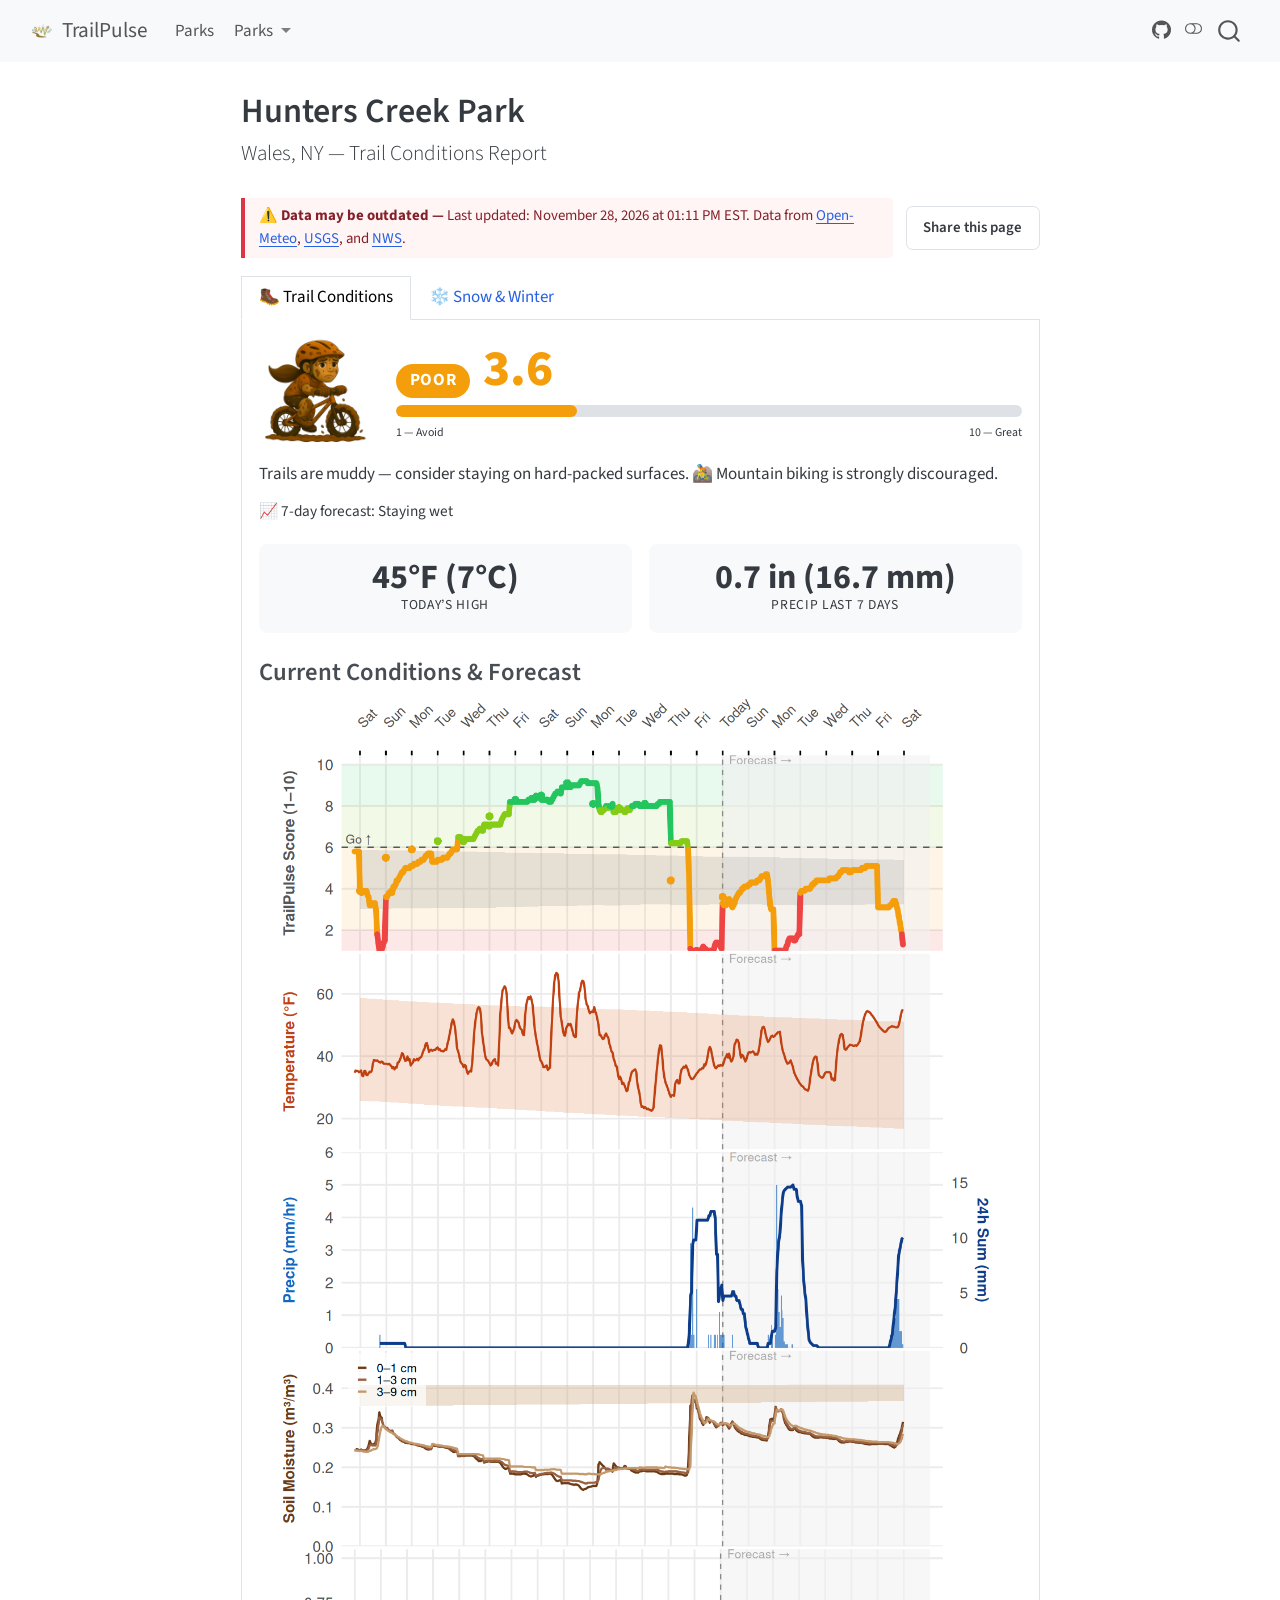
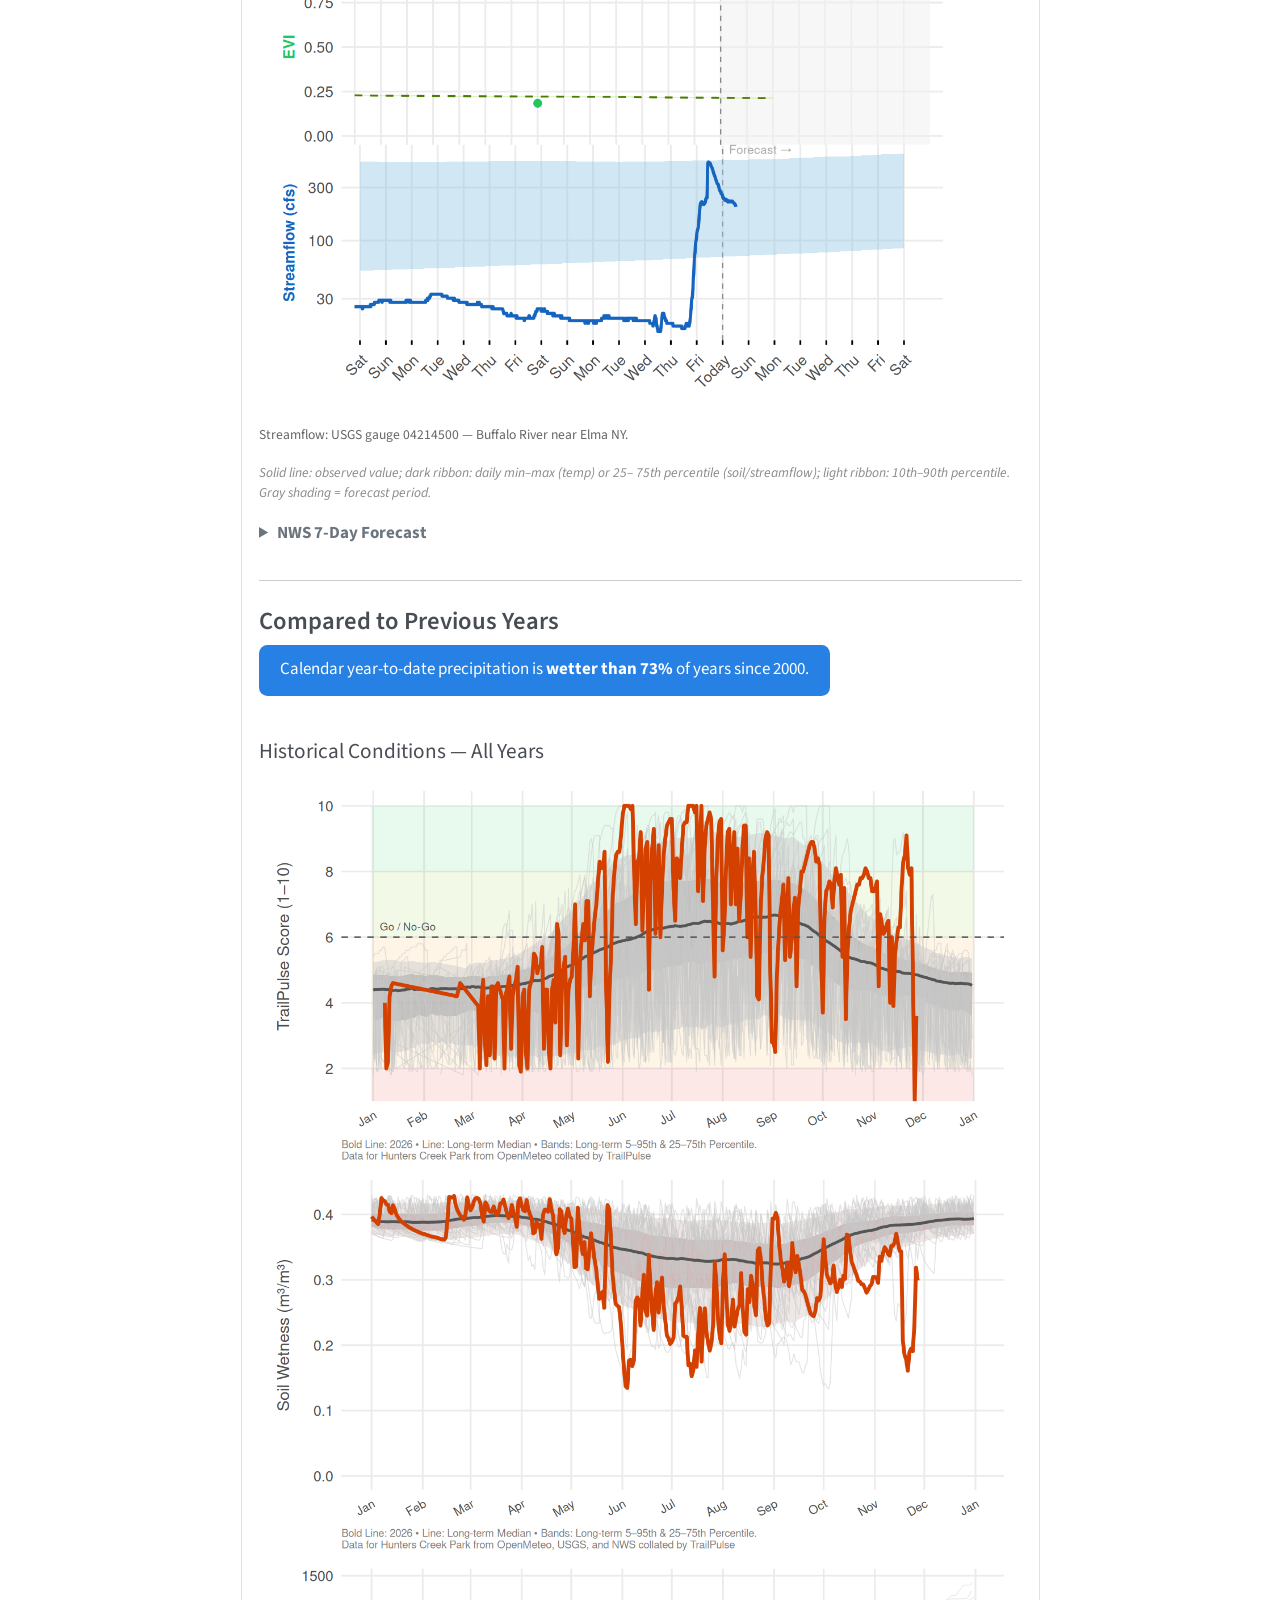
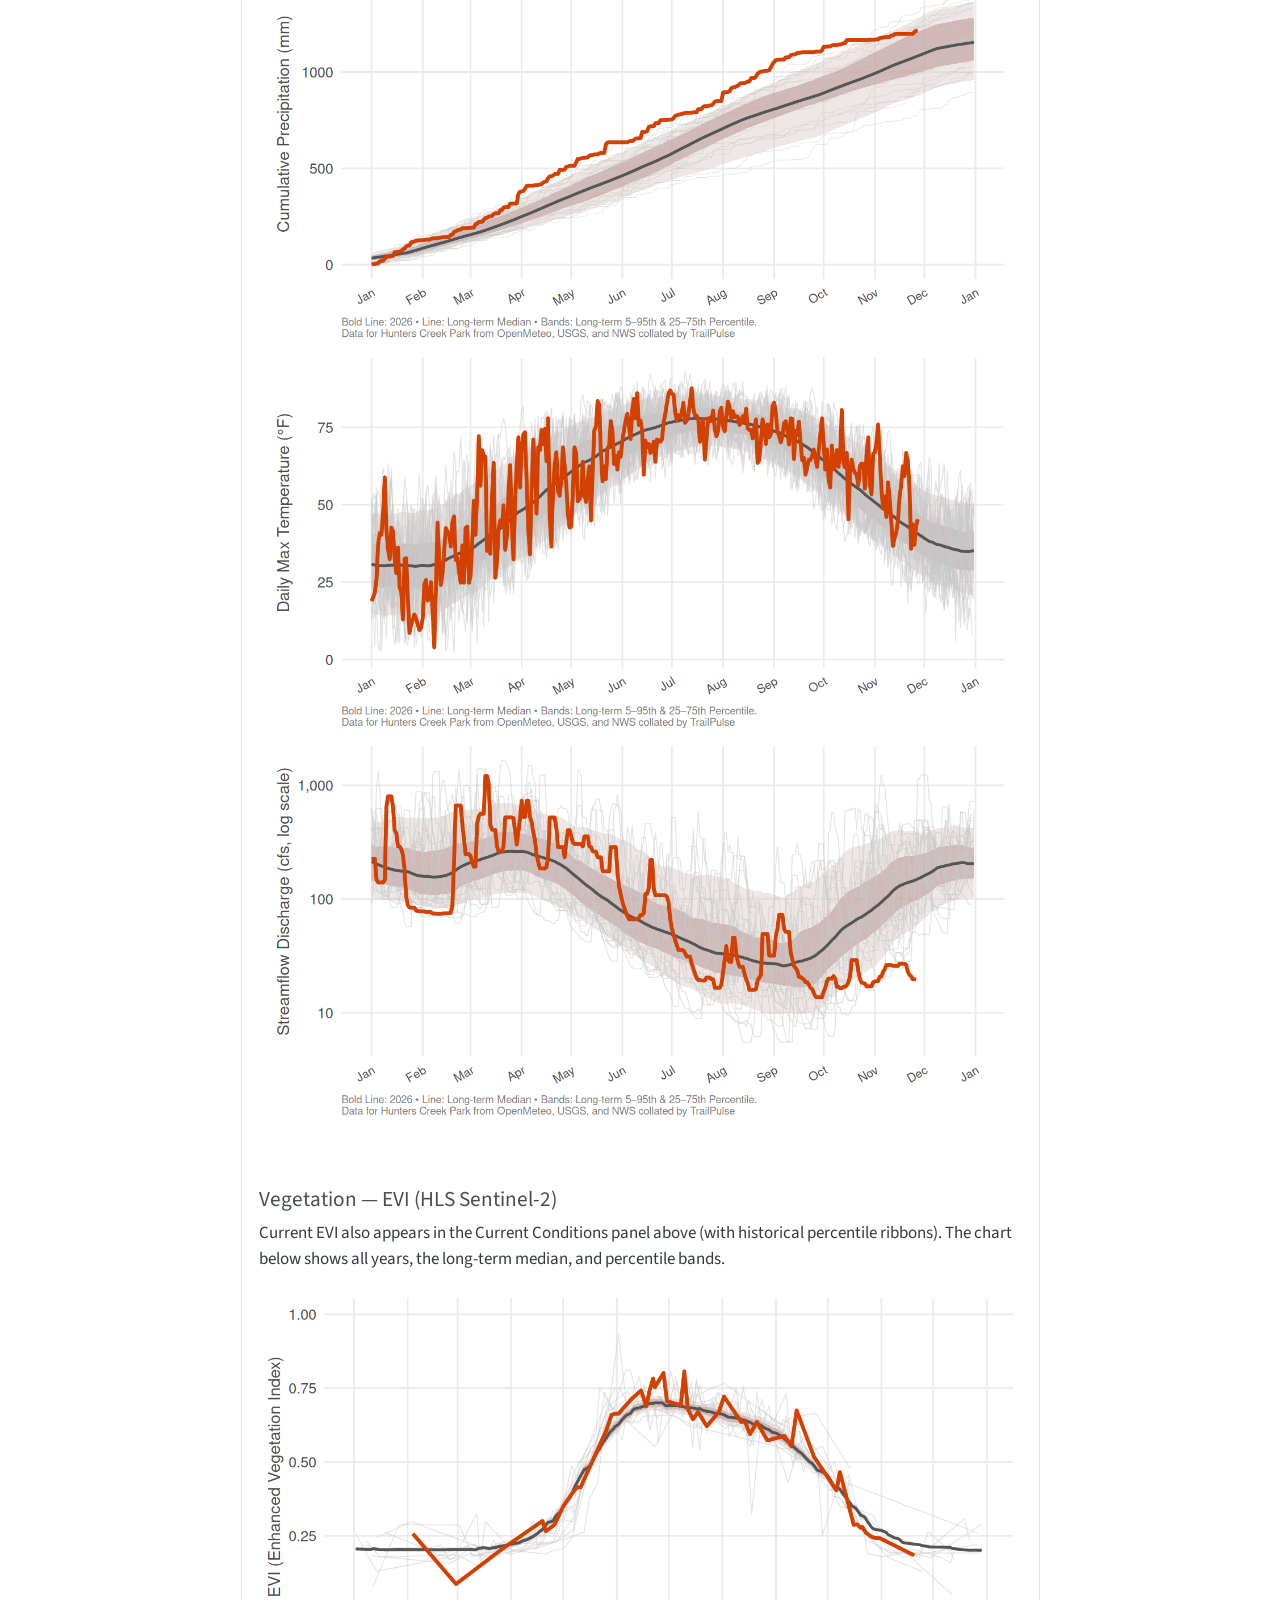
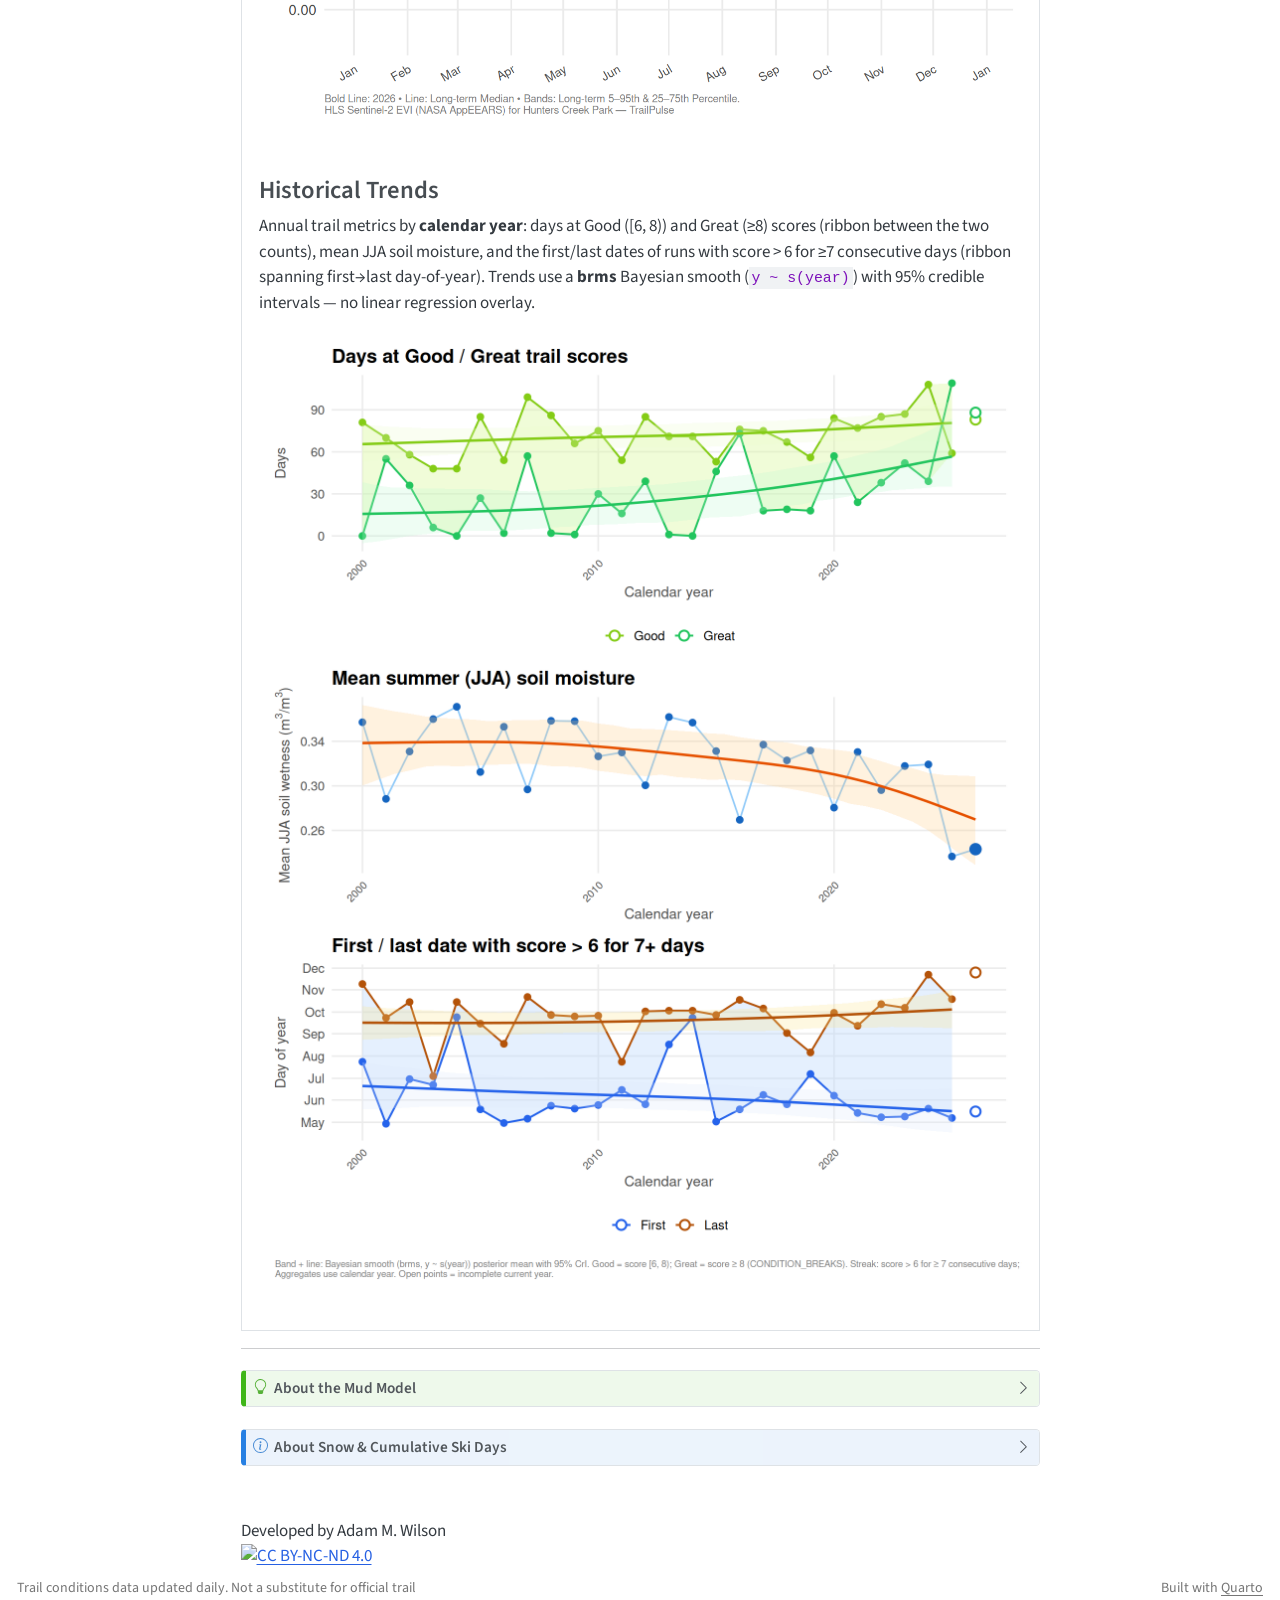
==== commit 8028d4ec: "Built site for gh-pages" ====
--- a/parks/hunters-creek/index.html
+++ b/parks/hunters-creek/index.html
@@ -49,9 +49,9 @@
 <link href="../../site_libs/quarto-html/quarto-syntax-highlighting-63b5708e65d6cd79cd7618c58d0c21e7.css" rel="stylesheet" class="quarto-color-scheme-extra" id="quarto-text-highlighting-styles">
 <script src="../../site_libs/bootstrap/bootstrap.min.js"></script>
 <link href="../../site_libs/bootstrap/bootstrap-icons.css" rel="stylesheet">
-<link href="../../site_libs/bootstrap/bootstrap-572ae097587d2dd127cf956e26876fee.min.css" rel="stylesheet" append-hash="true" class="quarto-color-scheme" id="quarto-bootstrap" data-mode="light">
-<link href="../../site_libs/bootstrap/bootstrap-dark-14a7e4637ffb53655d2a1e8ed2ae1bbf.min.css" rel="stylesheet" append-hash="true" class="quarto-color-scheme quarto-color-alternate" id="quarto-bootstrap" data-mode="dark">
-<link href="../../site_libs/bootstrap/bootstrap-572ae097587d2dd127cf956e26876fee.min.css" rel="stylesheet" append-hash="true" class="quarto-color-scheme-extra" id="quarto-bootstrap" data-mode="light">
+<link href="../../site_libs/bootstrap/bootstrap-4a009abaa5e012512fc3d796a9f11bde.min.css" rel="stylesheet" append-hash="true" class="quarto-color-scheme" id="quarto-bootstrap" data-mode="light">
+<link href="../../site_libs/bootstrap/bootstrap-dark-b6f2eaf8080b16203bfe22db70b8632a.min.css" rel="stylesheet" append-hash="true" class="quarto-color-scheme quarto-color-alternate" id="quarto-bootstrap" data-mode="dark">
+<link href="../../site_libs/bootstrap/bootstrap-4a009abaa5e012512fc3d796a9f11bde.min.css" rel="stylesheet" append-hash="true" class="quarto-color-scheme-extra" id="quarto-bootstrap" data-mode="light">
 <script id="quarto-search-options" type="application/json">{
   "location": "navbar",
   "copy-button": false,
@@ -565,10 +565,10 @@
 }
 </style>
 <meta property="og:title" content="Hunters Creek Park — Poor (3.6/10)">
-<meta property="og:description" content="Trail conditions · High 46°F · 16 mm rain (7d) · Getting muddier · Updated Nov 28, 2026">
+<meta property="og:description" content="Trail conditions · High 45°F · 17 mm rain (7d) · Staying wet · Updated Nov 28, 2026">
 <meta name="twitter:title" content="Hunters Creek Park — Poor (3.6/10)">
-<meta name="twitter:description" content="Trail conditions · High 46°F · 16 mm rain (7d) · Getting muddier · Updated Nov 28, 2026">
-<meta name="description" content="Trail conditions · High 46°F · 16 mm rain (7d) · Getting muddier · Updated Nov 28, 2026">
+<meta name="twitter:description" content="Trail conditions · High 45°F · 17 mm rain (7d) · Staying wet · Updated Nov 28, 2026">
+<meta name="description" content="Trail conditions · High 45°F · 17 mm rain (7d) · Staying wet · Updated Nov 28, 2026">
 
 
 <meta property="og:title" content="Hunters Creek Park – TrailPulse">
@@ -838,8 +838,8 @@
 
 
 <div class="tp-page-toolbar">
-<div class="tp-update-banner" data-rendered-at="1795864153">
-Last updated: November 28, 2026 at 06:09 AM EST. Data from <a href="https://open-meteo.com">Open-Meteo</a>, <a href="https://waterdata.usgs.gov">USGS</a>, and <a href="https://www.weather.gov">NWS</a>.
+<div class="tp-update-banner" data-rendered-at="1795889503">
+Last updated: November 28, 2026 at 01:11 PM EST. Data from <a href="https://open-meteo.com">Open-Meteo</a>, <a href="https://waterdata.usgs.gov">USGS</a>, and <a href="https://www.weather.gov">NWS</a>.
 </div>
 <button type="button" class="tp-share-btn" id="tp-share-btn" aria-label="Copy link to this park page">
 Share this page
@@ -870,12 +870,12 @@
 Trails are muddy — consider staying on hard-packed surfaces. 🚵 Mountain biking is strongly discouraged.
 </p>
 <div class="tp-context-row">
-📈 7-day forecast: Getting muddier
+📈 7-day forecast: Staying wet
 </div>
 <div class="tp-stat-row">
 <div class="tp-stat-box">
 <div class="stat-value">
-46°F (8°C)
+45°F (7°C)
 </div>
 <div class="stat-label">
 Today’s High
@@ -883,7 +883,7 @@
 </div>
 <div class="tp-stat-box">
 <div class="stat-value">
-0.6 in (16.3 mm)
+0.7 in (16.7 mm)
 </div>
 <div class="stat-label">
 Precip Last 7 Days
@@ -918,85 +918,84 @@
 <div class="tp-hscroll">
 <div class="tp-forecast-strip tp-forecast-strip--scroll">
 <div class="nws-forecast-card">
-<div class="nws-period-name">Today</div>
-<img src="https://api.weather.gov/icons/land/day/rain_showers,80/rain_showers,20?size=medium" width="48px" height="48px" alt="Rain Showers" onerror="this.style.display='none'">
+<div class="nws-period-name">This Afternoon</div>
+<img src="https://api.weather.gov/icons/land/day/bkn?size=medium" width="48px" height="48px" alt="Mostly Cloudy" onerror="this.style.display='none'">
 <div class="nws-temp">
 45°F
 <br>
 7°C
 </div>
-<div class="nws-precip">💧 75%</div>
-<div class="nws-wind">12 to 21 mph</div>
-<div class="nws-desc">Rain Showers</div>
+<div class="nws-precip">💧 6%</div>
+<div class="nws-wind">15 to 20 mph</div>
+<div class="nws-desc">Mostly Cloudy</div>
 </div>
 <div class="nws-forecast-card">
 <div class="nws-period-name">Sunday</div>
-<img src="https://api.weather.gov/icons/land/day/bkn/rain_showers,50?size=medium" width="48px" height="48px" alt="Mostly Cloudy then Chance Rain Showers" onerror="this.style.display='none'">
+<img src="https://api.weather.gov/icons/land/day/ovc/rain,30?size=medium" width="48px" height="48px" alt="Cloudy then Chance Light Rain" onerror="this.style.display='none'">
 <div class="nws-temp">
 49°F
 <br>
 9°C
 </div>
-<div class="nws-precip">💧 48%</div>
-<div class="nws-wind">6 to 10 mph</div>
-<div class="nws-desc">Mostly Cloudy then Chance Rain Showers</div>
+<div class="nws-precip">💧 33%</div>
+<div class="nws-wind">8 mph</div>
+<div class="nws-desc">Cloudy then Chance Light Rain</div>
 </div>
 <div class="nws-forecast-card">
 <div class="nws-period-name">Monday</div>
-<img src="https://api.weather.gov/icons/land/day/rain_showers,100/snow,70?size=medium" width="48px" height="48px" alt="Rain Showers then Slight Chance Rain And Snow Showers" onerror="this.style.display='none'">
+<img src="https://api.weather.gov/icons/land/day/rain_showers,80/rain_showers,70?size=medium" width="48px" height="48px" alt="Rain Showers" onerror="this.style.display='none'">
 <div class="nws-temp">
-41°F
+43°F
 <br>
-5°C
-</div>
-<div class="nws-precip">💧 100%</div>
-<div class="nws-wind">9 to 13 mph</div>
-<div class="nws-desc">Rain Showers then Slight Chance Rain And Snow Showers</div>
+6°C
+</div>
+<div class="nws-precip">💧 75%</div>
+<div class="nws-wind">8 to 13 mph</div>
+<div class="nws-desc">Rain Showers</div>
 </div>
 <div class="nws-forecast-card">
 <div class="nws-period-name">Tuesday</div>
 <img src="https://api.weather.gov/icons/land/day/bkn?size=medium" width="48px" height="48px" alt="Partly Sunny" onerror="this.style.display='none'">
 <div class="nws-temp">
-39°F
+40°F
 <br>
 4°C
 </div>
-<div class="nws-precip">💧 2%</div>
-<div class="nws-wind">1 to 5 mph</div>
+<div class="nws-wind">3 mph</div>
 <div class="nws-desc">Partly Sunny</div>
 </div>
 <div class="nws-forecast-card">
 <div class="nws-period-name">Wednesday</div>
-<img src="https://api.weather.gov/icons/land/day/bkn?size=medium" width="48px" height="48px" alt="Partly Sunny" onerror="this.style.display='none'">
+<img src="https://api.weather.gov/icons/land/day/sct?size=medium" width="48px" height="48px" alt="Mostly Sunny" onerror="this.style.display='none'">
 <div class="nws-temp">
-49°F
+48°F
 <br>
 9°C
 </div>
-<div class="nws-wind">6 mph</div>
-<div class="nws-desc">Partly Sunny</div>
+<div class="nws-wind">5 mph</div>
+<div class="nws-desc">Mostly Sunny</div>
 </div>
 <div class="nws-forecast-card">
 <div class="nws-period-name">Thursday</div>
 <img src="https://api.weather.gov/icons/land/day/bkn?size=medium" width="48px" height="48px" alt="Partly Sunny" onerror="this.style.display='none'">
 <div class="nws-temp">
-54°F
+55°F
 <br>
-12°C
-</div>
-<div class="nws-precip">💧 11%</div>
-<div class="nws-wind">9 mph</div>
+13°C
+</div>
+<div class="nws-precip">💧 3%</div>
+<div class="nws-wind">6 to 9 mph</div>
 <div class="nws-desc">Partly Sunny</div>
 </div>
 <div class="nws-forecast-card">
 <div class="nws-period-name">Friday</div>
 <img src="https://api.weather.gov/icons/land/day/rain_showers,20/rain_showers,50?size=medium" width="48px" height="48px" alt="Chance Rain Showers" onerror="this.style.display='none'">
 <div class="nws-temp">
-54°F
+55°F
 <br>
-12°C
-</div>
-<div class="nws-precip">💧 46%</div>
+13°C
+</div>
+<div class="nws-precip">💧 51%</div>
 <div class="nws-wind">6 mph</div>
 <div class="nws-desc">Chance Rain Showers</div>
 </div>
@@ -1122,85 +1121,84 @@
 <div class="tp-hscroll">
 <div class="tp-forecast-strip tp-forecast-strip--scroll">
 <div class="nws-forecast-card">
-<div class="nws-period-name">Today</div>
-<img src="https://api.weather.gov/icons/land/day/rain_showers,80/rain_showers,20?size=medium" width="48px" height="48px" alt="Rain Showers" onerror="this.style.display='none'">
+<div class="nws-period-name">This Afternoon</div>
+<img src="https://api.weather.gov/icons/land/day/bkn?size=medium" width="48px" height="48px" alt="Mostly Cloudy" onerror="this.style.display='none'">
 <div class="nws-temp">
 45°F
 <br>
 7°C
 </div>
-<div class="nws-precip">💧 75%</div>
-<div class="nws-wind">12 to 21 mph</div>
-<div class="nws-desc">Rain Showers</div>
+<div class="nws-precip">💧 6%</div>
+<div class="nws-wind">15 to 20 mph</div>
+<div class="nws-desc">Mostly Cloudy</div>
 </div>
 <div class="nws-forecast-card">
 <div class="nws-period-name">Sunday</div>
-<img src="https://api.weather.gov/icons/land/day/bkn/rain_showers,50?size=medium" width="48px" height="48px" alt="Mostly Cloudy then Chance Rain Showers" onerror="this.style.display='none'">
+<img src="https://api.weather.gov/icons/land/day/ovc/rain,30?size=medium" width="48px" height="48px" alt="Cloudy then Chance Light Rain" onerror="this.style.display='none'">
 <div class="nws-temp">
 49°F
 <br>
 9°C
 </div>
-<div class="nws-precip">💧 48%</div>
-<div class="nws-wind">6 to 10 mph</div>
-<div class="nws-desc">Mostly Cloudy then Chance Rain Showers</div>
+<div class="nws-precip">💧 33%</div>
+<div class="nws-wind">8 mph</div>
+<div class="nws-desc">Cloudy then Chance Light Rain</div>
 </div>
 <div class="nws-forecast-card">
 <div class="nws-period-name">Monday</div>
-<img src="https://api.weather.gov/icons/land/day/rain_showers,100/snow,70?size=medium" width="48px" height="48px" alt="Rain Showers then Slight Chance Rain And Snow Showers" onerror="this.style.display='none'">
+<img src="https://api.weather.gov/icons/land/day/rain_showers,80/rain_showers,70?size=medium" width="48px" height="48px" alt="Rain Showers" onerror="this.style.display='none'">
 <div class="nws-temp">
-41°F
+43°F
 <br>
-5°C
-</div>
-<div class="nws-precip">💧 100%</div>
-<div class="nws-wind">9 to 13 mph</div>
-<div class="nws-desc">Rain Showers then Slight Chance Rain And Snow Showers</div>
+6°C
+</div>
+<div class="nws-precip">💧 75%</div>
+<div class="nws-wind">8 to 13 mph</div>
+<div class="nws-desc">Rain Showers</div>
 </div>
 <div class="nws-forecast-card">
 <div class="nws-period-name">Tuesday</div>
 <img src="https://api.weather.gov/icons/land/day/bkn?size=medium" width="48px" height="48px" alt="Partly Sunny" onerror="this.style.display='none'">
 <div class="nws-temp">
-39°F
+40°F
 <br>
 4°C
 </div>
-<div class="nws-precip">💧 2%</div>
-<div class="nws-wind">1 to 5 mph</div>
+<div class="nws-wind">3 mph</div>
 <div class="nws-desc">Partly Sunny</div>
 </div>
 <div class="nws-forecast-card">
 <div class="nws-period-name">Wednesday</div>
-<img src="https://api.weather.gov/icons/land/day/bkn?size=medium" width="48px" height="48px" alt="Partly Sunny" onerror="this.style.display='none'">
+<img src="https://api.weather.gov/icons/land/day/sct?size=medium" width="48px" height="48px" alt="Mostly Sunny" onerror="this.style.display='none'">
 <div class="nws-temp">
-49°F
+48°F
 <br>
 9°C
 </div>
-<div class="nws-wind">6 mph</div>
-<div class="nws-desc">Partly Sunny</div>
+<div class="nws-wind">5 mph</div>
+<div class="nws-desc">Mostly Sunny</div>
 </div>
 <div class="nws-forecast-card">
 <div class="nws-period-name">Thursday</div>
 <img src="https://api.weather.gov/icons/land/day/bkn?size=medium" width="48px" height="48px" alt="Partly Sunny" onerror="this.style.display='none'">
 <div class="nws-temp">
-54°F
+55°F
 <br>
-12°C
-</div>
-<div class="nws-precip">💧 11%</div>
-<div class="nws-wind">9 mph</div>
+13°C
+</div>
+<div class="nws-precip">💧 3%</div>
+<div class="nws-wind">6 to 9 mph</div>
 <div class="nws-desc">Partly Sunny</div>
 </div>
 <div class="nws-forecast-card">
 <div class="nws-period-name">Friday</div>
 <img src="https://api.weather.gov/icons/land/day/rain_showers,20/rain_showers,50?size=medium" width="48px" height="48px" alt="Chance Rain Showers" onerror="this.style.display='none'">
 <div class="nws-temp">
-54°F
+55°F
 <br>
-12°C
-</div>
-<div class="nws-precip">💧 46%</div>
+13°C
+</div>
+<div class="nws-precip">💧 51%</div>
 <div class="nws-wind">6 mph</div>
 <div class="nws-desc">Chance Rain Showers</div>
 </div>
